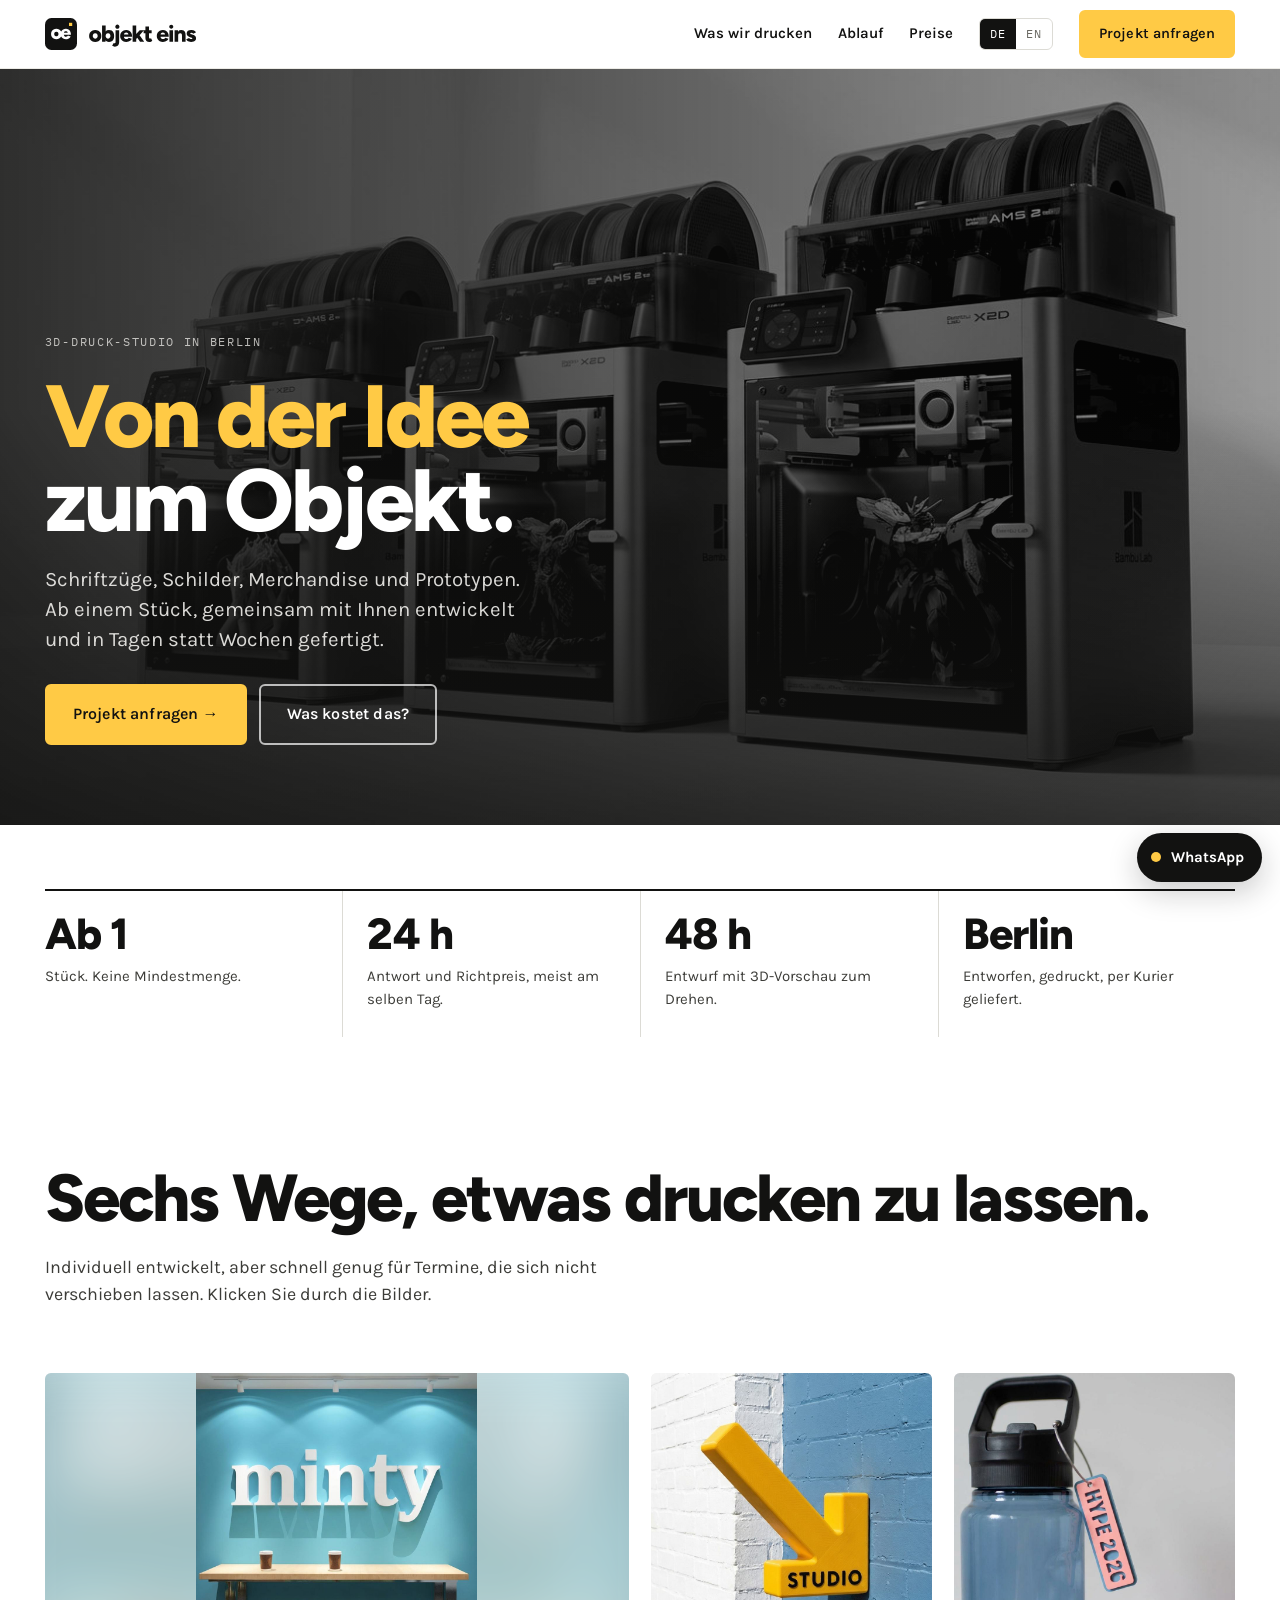
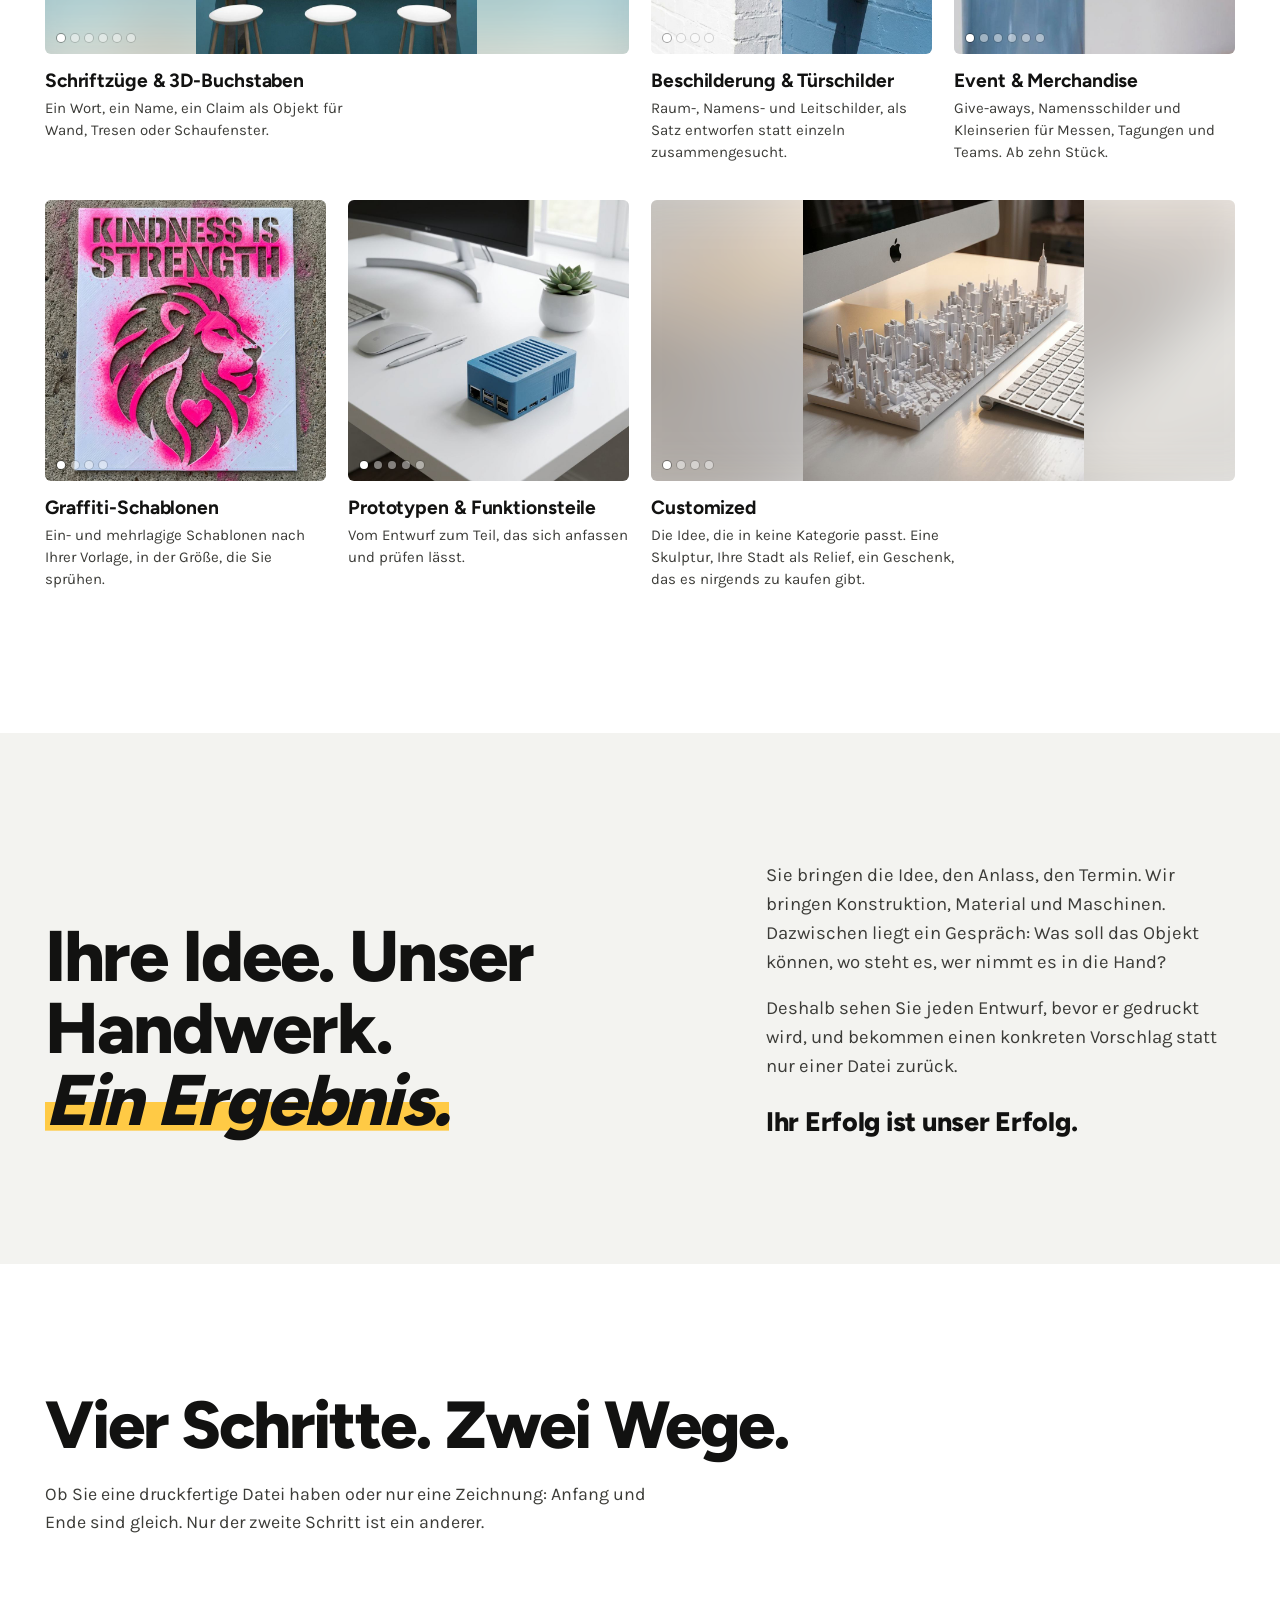
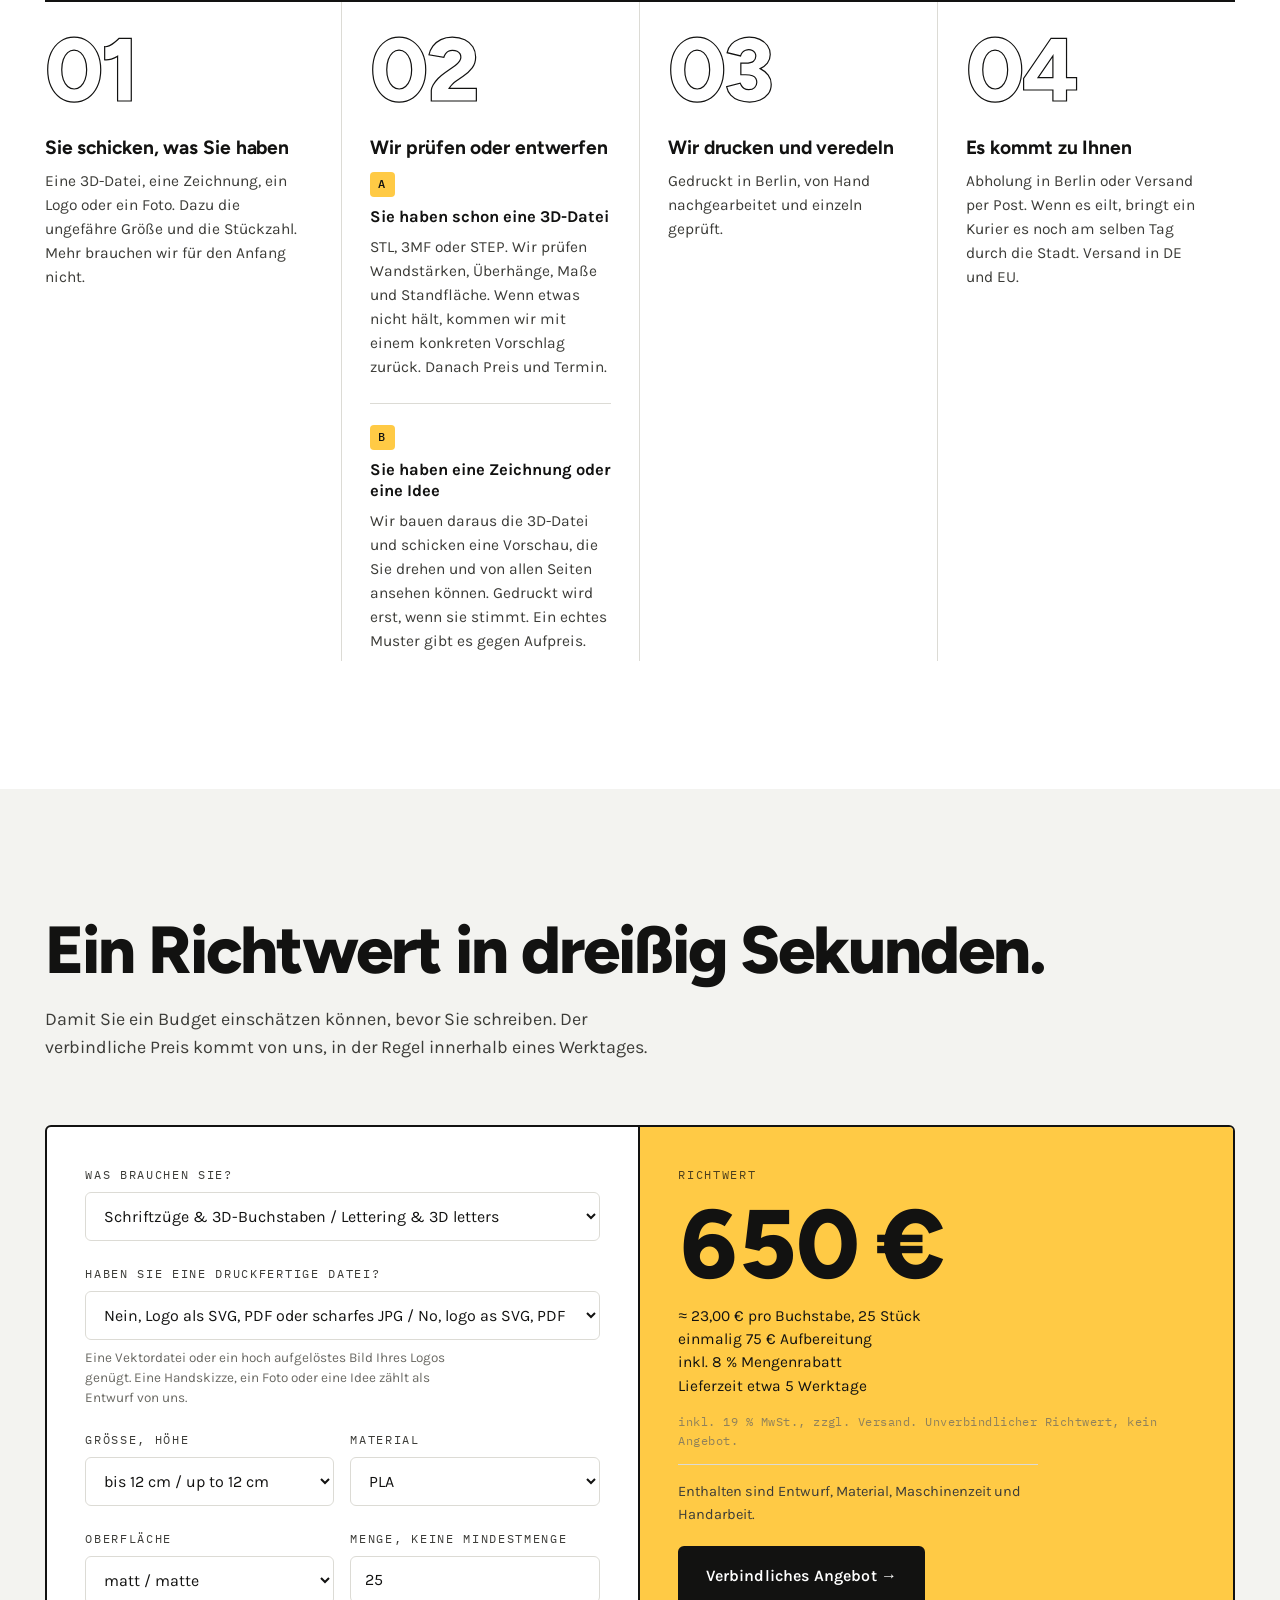
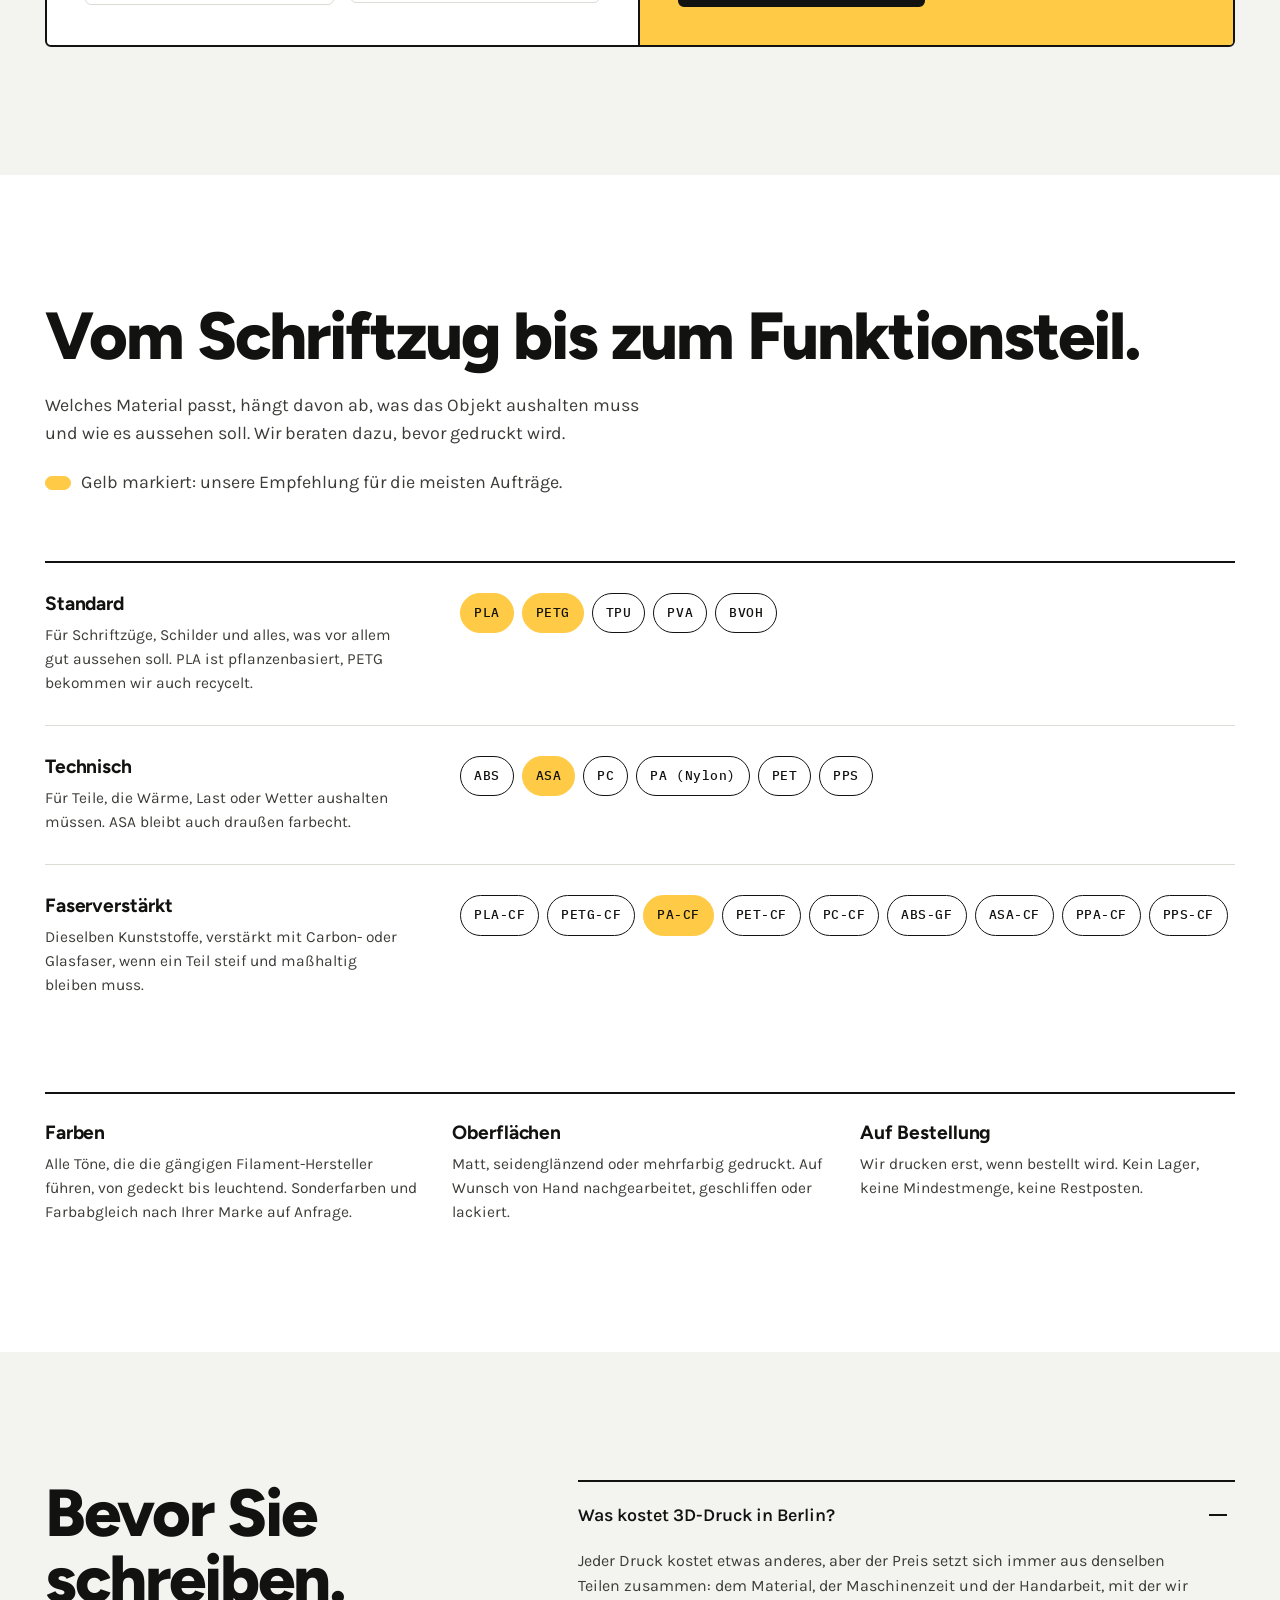
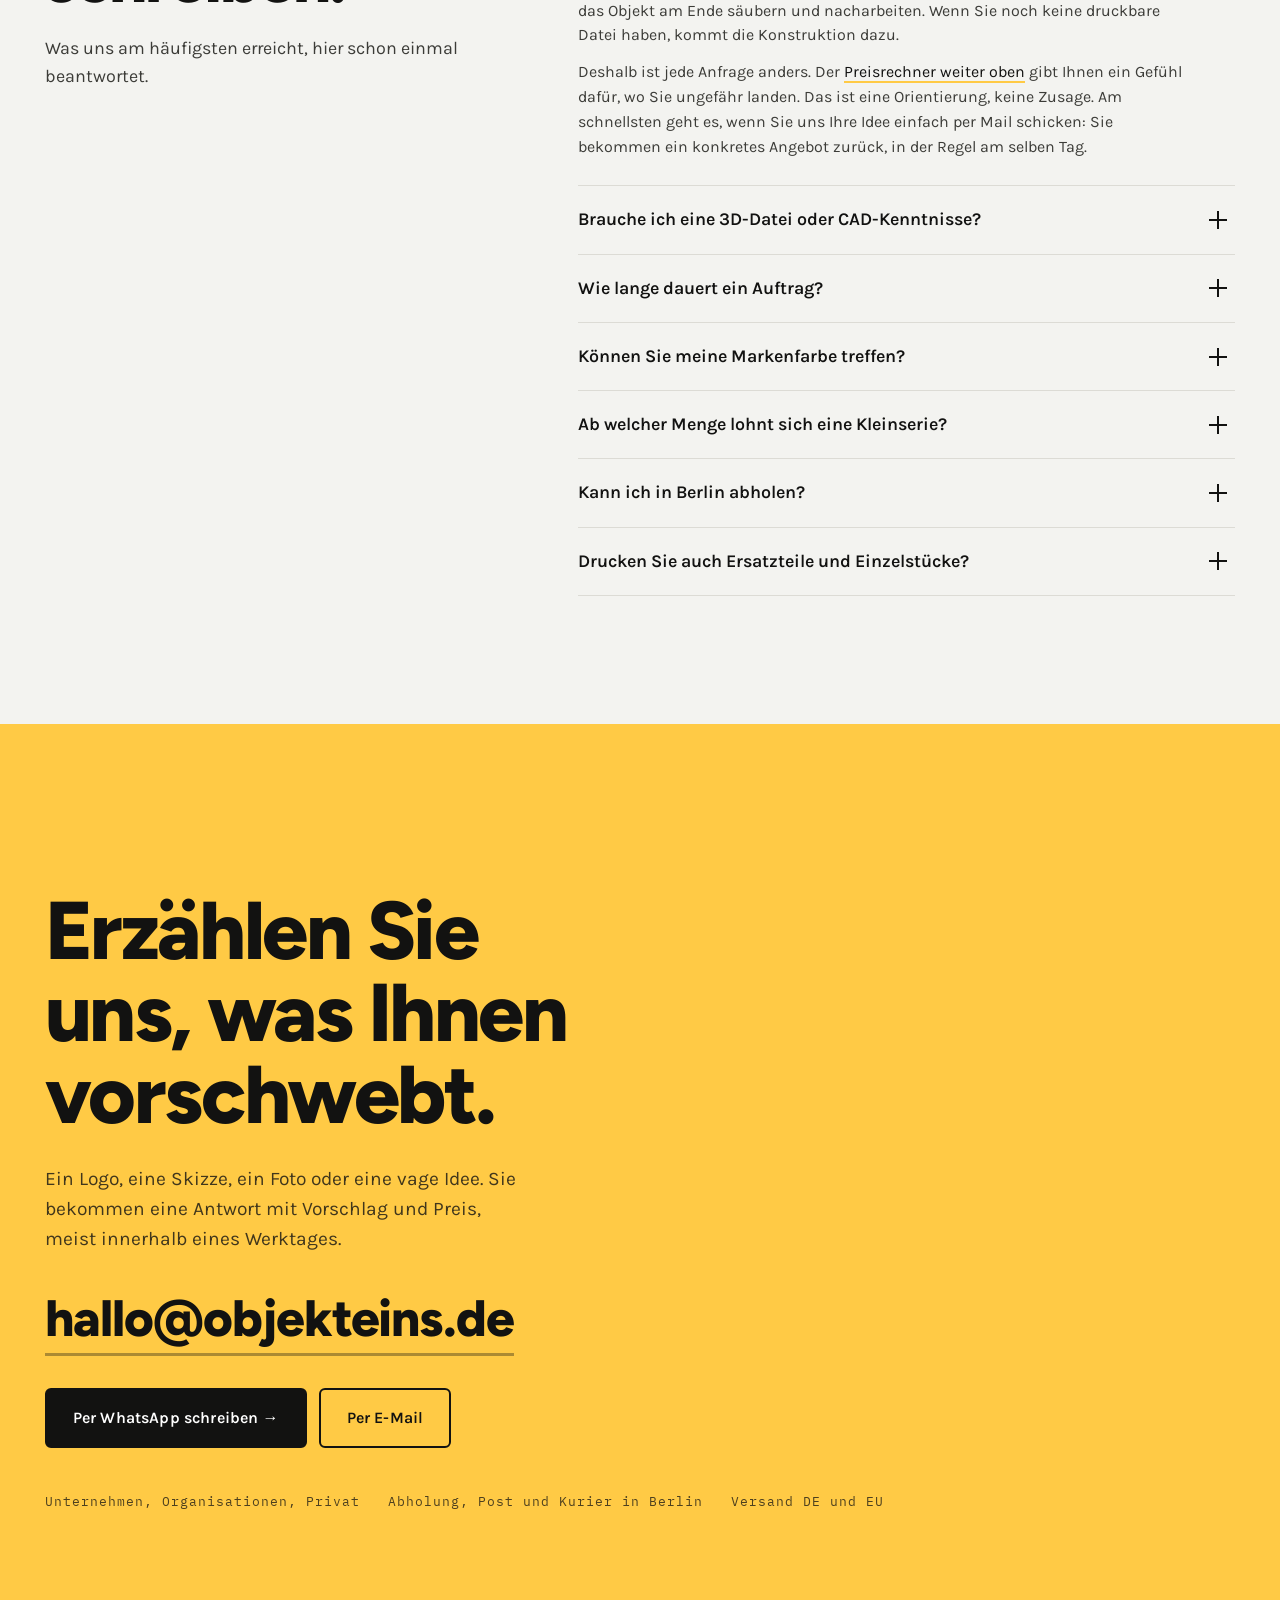
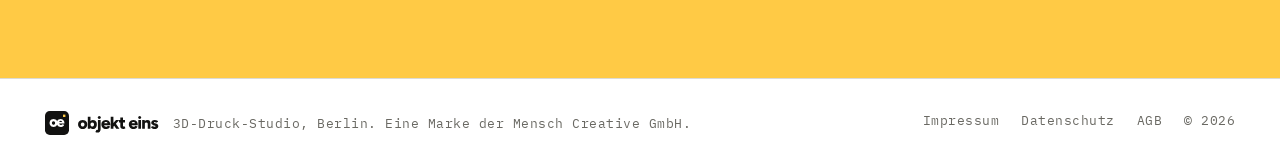
==== index.html @ e80d4c06 "Version 1 - Sep 21 2026" ====
<!doctype html>
<html lang="de">
<head>
<meta charset="utf-8">
<meta name="viewport" content="width=device-width,initial-scale=1,viewport-fit=cover">
<title>objekt eins, 3D-Druck-Studio Berlin</title>
<meta name="description" content="objekt eins, 3D-Druck-Studio in Berlin. Schriftzüge, Beschilderung, Graffiti-Schablonen, Event- und Merchandise-Objekte, Prototypen und Ersatzteile. Ab einem Stück, in Tagen statt Wochen.">
<link rel="canonical" href="https://objekteins.de/">
<link rel="icon" type="image/svg+xml" href="[data-uri]">
<meta property="og:title" content="objekt eins, 3D-Druck-Studio Berlin">
<meta property="og:description" content="objekt eins, 3D-Druck-Studio in Berlin. Schriftzüge, Beschilderung, Graffiti-Schablonen, Event- und Merchandise-Objekte, Prototypen und Ersatzteile. Ab einem Stück, in Tagen statt Wochen.">
<meta property="og:type" content="website">
<meta property="og:url" content="https://objekteins.de/">
<meta property="og:image" content="https://objekteins.de/img/hero.jpg">
<meta property="og:locale" content="de_DE">
</head>
<body>
<link rel="stylesheet" href="fonts/fonts.css">

<style>
:root{
  --paper:#FFFFFF;
  --panel:#F3F3F0;
  --ink:#121211;
  --ink-2:#3C3C38;
  --mute:#6A6963;
  --line:#DCDBD5;
  --hair:#ECEBE6;
  --accent:#FFCA45;
  --accent-deep:#F0B92A;
  --accent-ink:#121211;
  --blend:#FFFFFF;

  --disp:"Figtree","Helvetica Neue",Arial,sans-serif;
  --body:"Karla","Helvetica Neue",Arial,sans-serif;
  --r:6px;
  --mono:"IBM Plex Mono",ui-monospace,"SFMono-Regular",Consolas,monospace;

  --spine:1280px;
  --gut:clamp(20px,3.5vw,48px);
  --step:clamp(80px,10vw,150px);
}
@media (prefers-color-scheme: dark){
  :root:not([data-theme="light"]){
    --paper:#131312;
    --panel:#1C1C1A;
    --ink:#F1F0EC;
    --ink-2:#CFCEC7;
    --mute:#96958E;
    --line:#333330;
    --hair:#272725;
    --accent:#FFCA45;
    --accent-deep:#F0B92A;
    --accent-ink:#121211;
    --blend:#FFFFFF;
  }
}
:root[data-theme="dark"]{
  --paper:#131312;
  --panel:#1C1C1A;
  --ink:#F1F0EC;
  --ink-2:#CFCEC7;
  --mute:#96958E;
  --line:#333330;
  --hair:#272725;
  --accent:#FFCA45;
  --accent-deep:#F0B92A;
  --accent-ink:#121211;
  --blend:#FFFFFF;
}

*{margin:0;padding:0;box-sizing:border-box}
html{scroll-behavior:smooth}
body{
  background:var(--paper);
  color:var(--ink);
  font-family:var(--body);
  font-size:17px;
  line-height:1.55;
  -webkit-font-smoothing:antialiased;
  text-rendering:optimizeLegibility;
  overflow-x:hidden;
}
img,svg{display:block;max-width:100%}
a{color:inherit}
:focus-visible{outline:2px solid var(--ink);outline-offset:3px}

/* language: German is the default when no lang is set on the root */
:root:not([lang="en"]) [data-lang="en"]{display:none !important}
:root[lang="en"] [data-lang="de"]{display:none !important}

/* ---------- primitives ---------- */
.spine{max-width:var(--spine);margin:0 auto;padding:0 var(--gut)}

.label{
  font-family:var(--mono);
  font-size:12px;
  letter-spacing:.14em;
  text-transform:uppercase;
  color:var(--mute);
}

h1,h2,h3{font-family:var(--disp);font-weight:800;letter-spacing:-0.03em;line-height:1;text-wrap:balance}
h1{font-size:clamp(50px,6.9vw,108px);letter-spacing:-0.035em;line-height:.96}
h2{font-size:clamp(36px,5.2vw,76px)}
h3{font-size:clamp(19px,1.5vw,22px);font-weight:700;letter-spacing:-0.005em;line-height:1.15}

p{max-width:62ch}
.lead{font-size:clamp(18px,1.6vw,22px);color:var(--ink-2);line-height:1.45}

.btn{
  display:inline-flex;align-items:center;gap:10px;
  font-family:var(--body);
  font-size:16px;font-weight:600;letter-spacing:.01em;border-radius:var(--r);
  text-decoration:none;white-space:nowrap;
  padding:16px 26px;
  background:var(--accent);color:var(--accent-ink);border:2px solid var(--accent);
  transition:background .18s ease,color .18s ease,border-color .18s ease,transform .12s ease;
}
.btn:hover{background:var(--ink);border-color:var(--ink);color:var(--paper)}
.btn:active{transform:translateY(1px)}
.btn.quiet{background:transparent;color:var(--ink);border-color:var(--ink)}
.btn.quiet:hover{background:var(--ink);color:var(--paper)}
.btn.onblue{background:var(--paper);color:var(--ink);border-color:var(--paper)}
.btn.onblue:hover{background:var(--ink);color:var(--paper);border-color:var(--ink)}

section{padding:var(--step) 0}
.h2wrap{margin-bottom:clamp(36px,5vw,64px)}
.h2wrap p{margin-top:22px;font-size:clamp(17px,1.4vw,20px);color:var(--ink-2);max-width:56ch}

/* ---------- reveal ---------- */
.rv{opacity:0;transform:translateY(22px);transition:opacity .7s cubic-bezier(.16,1,.3,1),transform .7s cubic-bezier(.16,1,.3,1)}
.rv.in{opacity:1;transform:none}
@media (prefers-reduced-motion:reduce){
  html{scroll-behavior:auto}
  .rv{opacity:1;transform:none;transition:none}
  *{animation:none!important;transition:none!important}
}

/* ---------- header ---------- */
.top{
  position:sticky;top:0;z-index:60;
  background:color-mix(in srgb,var(--paper) 90%,transparent);
  backdrop-filter:blur(10px);-webkit-backdrop-filter:blur(10px);
  border-bottom:1px solid var(--hair);
}
.topbar{display:flex;align-items:center;gap:22px;height:68px}
.mark{display:block;height:32px;color:var(--ink);flex:none}
.mark svg{height:32px;width:auto;display:block}
.mark .lg-narrow{display:none}
.topnav{margin-left:auto;display:flex;align-items:center;gap:26px}
.topnav a.link{font-size:15px;font-weight:600;text-decoration:none;color:var(--ink)}
.topnav a.link:hover{text-decoration:underline;text-decoration-color:var(--accent);text-decoration-thickness:3px;text-underline-offset:6px}
.topnav .btn{padding:11px 18px;font-size:14.5px}
.langsw{display:flex;font-family:var(--mono);font-size:12px;letter-spacing:.08em;border:1px solid var(--line);border-radius:var(--r);overflow:hidden}
.langsw button{font:inherit;background:none;border:0;cursor:pointer;color:var(--mute);padding:6px 10px;letter-spacing:inherit}
.langsw button[aria-current="true"]{background:var(--ink);color:var(--paper)}
@media(max-width:960px){.topnav a.link{display:none}}
@media(max-width:460px){.mark .lg-wide{display:none}.mark .lg-narrow{display:block}.mark,.mark svg{height:34px}.topbar{gap:10px}.topnav{gap:10px}.topnav .btn{padding:10px 12px;font-size:13px}}

/* ---------- hero ---------- */
.hero{position:relative;padding:0;min-height:clamp(560px,84vh,880px);display:flex;align-items:flex-end;background:#161615;color:#F1F0EC;isolation:isolate}
.hero-photo{position:absolute;inset:0;z-index:0;overflow:hidden;background:#161615}
.hero-photo img{width:100%;height:100%;object-fit:cover;object-position:62% 50%;filter:brightness(.7) contrast(1.06);animation:heroIn 1.6s cubic-bezier(.16,1,.3,1) both}
.hero-photo::after{content:"";position:absolute;inset:0;background:
  linear-gradient(90deg,rgba(18,18,17,.82) 0%,rgba(18,18,17,.55) 42%,rgba(18,18,17,.12) 100%),
  linear-gradient(0deg,rgba(18,18,17,.75) 0%,rgba(18,18,17,0) 55%)}
.hero > .spine{width:100%}
.hero-copy{position:relative;z-index:1;width:100%;padding:clamp(64px,10vh,120px) 0 clamp(48px,7vw,80px);display:flex;flex-direction:column;gap:22px;animation:riseIn 1s .1s cubic-bezier(.16,1,.3,1) both}
.hero-copy .label{color:rgba(241,240,236,.75)}
.hero h1{color:var(--accent);max-width:11ch}
.hero h1 .two{display:block;color:#FFFFFF}
.hero .lead{color:rgba(241,240,236,.9);max-width:40ch}
.hero .actions{display:flex;gap:12px;flex-wrap:wrap;margin-top:8px}
.hero .btn.quiet{color:#FFFFFF;border-color:rgba(255,255,255,.7)}
.hero .btn.quiet:hover{background:#FFFFFF;color:#121211;border-color:#FFFFFF}
@keyframes heroIn{from{opacity:0;transform:scale(1.05)}to{opacity:1;transform:none}}
@keyframes riseIn{from{opacity:0;transform:translateY(28px)}to{opacity:1;transform:none}}
@media(max-width:900px){
  .hero{min-height:clamp(520px,78vh,760px)}
  .hero-photo img{object-position:60% 50%}
}

/* ---------- facts ---------- */
.facts{
  display:grid;grid-template-columns:repeat(4,1fr);
  border-top:2px solid var(--ink);
}
.facts div{padding:22px 24px 26px 0}
.facts div + div{border-left:1px solid var(--line);padding-left:24px}
.facts b{display:block;font-family:var(--disp);font-weight:800;font-size:clamp(30px,3.4vw,52px);letter-spacing:-0.02em;line-height:1;margin-bottom:8px}
.facts span{display:block;font-size:15px;color:var(--ink-2)}
@media(max-width:720px){
  .facts{grid-template-columns:1fr 1fr}
  .facts div{padding:18px 16px 20px 0}
  .facts div:nth-child(3){border-left:0;padding-left:0}
  .facts div:nth-child(n+3){border-top:1px solid var(--line)}
}

/* ---------- gallery ---------- */
#kategorien{padding-top:var(--step)}
.tiles{display:grid;grid-template-columns:repeat(4,1fr);gap:22px}
.tile{display:flex;flex-direction:column;min-width:0}
.tile.wide{grid-column:span 2}
.frame{position:relative;overflow:hidden;background:var(--panel);color:var(--ink);aspect-ratio:1/1;flex:none;border-radius:var(--r)}
.tile.wide .frame .slide img{object-fit:contain;position:relative;z-index:1}
.tile.wide .frame .slide img.bg{position:absolute;inset:0;z-index:0;object-fit:cover;filter:blur(28px) saturate(.85);transform:scale(1.25);opacity:.6}
.frame:hover .slide img.bg{transform:scale(1.25)}
.tile.wide .frame{aspect-ratio:auto;flex:1;min-height:0}
.frame .slide{position:absolute;inset:0;opacity:0;transition:opacity .35s ease}
.frame .slide[data-on="1"]{opacity:1}
.frame .slide img{width:100%;height:100%;object-fit:cover;transition:transform .6s cubic-bezier(.16,1,.3,1)}
.frame:hover .slide img{transform:scale(1.035)}
.dots{position:absolute;left:12px;bottom:12px;z-index:3;display:flex;gap:6px}
.dots button{width:8px;height:8px;padding:0;border:0;background:#fff;opacity:.45;cursor:pointer;border-radius:50%;box-shadow:0 0 0 1px rgba(0,0,0,.35);transition:opacity .15s}
.dots button[aria-current="true"]{opacity:1}
.arrow{
  position:absolute;top:50%;translate:0 -50%;z-index:3;
  width:40px;height:52px;border:0;cursor:pointer;
  background:color-mix(in srgb,var(--paper) 88%,transparent);
  color:var(--ink);font-size:22px;line-height:1;opacity:0;transition:opacity .15s ease;
}
.frame:hover .arrow,.arrow:focus-visible{opacity:1}
.arrow.prev{left:0}.arrow.next{right:0}
@media(hover:none){.arrow{display:none}}
.cap{padding:16px 0 0;height:124px}
.cap h3{margin-bottom:6px}
.cap p{font-size:15px;color:var(--ink-2);max-width:36ch;line-height:1.45}
@media(max-width:900px){
  .tiles{grid-template-columns:1fr 1fr;gap:18px}
  .cap{height:auto}
  .tile.wide .frame{aspect-ratio:2/1;flex:none}
}
@media(max-width:520px){
  .tiles{grid-template-columns:1fr}
  .tile.wide{grid-column:auto}
  .frame,.tile.wide .frame{aspect-ratio:4/3}
}

/* ---------- statement ---------- */
#partner{background:var(--panel)}
.state{display:grid;grid-template-columns:minmax(0,7fr) minmax(0,5fr);gap:clamp(32px,5vw,80px);align-items:end}
.state h2{font-size:clamp(36px,5.6vw,80px)}
.state h2 em{font-style:italic;color:inherit;background-image:linear-gradient(var(--accent),var(--accent));background-repeat:no-repeat;background-size:100% .4em;background-position:0 80%}
.state .txt p{font-size:clamp(17px,1.45vw,21px);color:var(--ink-2)}
.state .txt p + p{margin-top:18px}
.state .txt strong{display:block;margin-top:26px;font-family:var(--disp);font-weight:800;font-size:clamp(22px,2.1vw,30px);letter-spacing:-0.01em;line-height:1.1;color:var(--ink)}
@media(max-width:820px){.state{grid-template-columns:1fr;gap:28px;align-items:start}}

/* ---------- process ---------- */
.flow{display:grid;grid-template-columns:repeat(4,1fr);gap:0;border-top:2px solid var(--ink)}
.step{padding:28px 28px 8px 0;border-right:1px solid var(--line)}
.step:last-child{border-right:0}
.step + .step{padding-left:28px}
.step .num{
  font-family:var(--disp);font-weight:800;
  font-size:clamp(64px,7vw,108px);line-height:.9;letter-spacing:-0.02em;
  color:transparent;-webkit-text-stroke:1.2px var(--ink);margin-bottom:26px;
}
.step h3{margin-bottom:10px}
.step p{font-size:15.5px;color:var(--ink-2);max-width:40ch}
.step p + p{margin-top:10px}
.step .sub{margin-top:24px;padding-top:18px;border-top:1px solid var(--line)}
.step .sub small{display:inline-block;font-family:var(--mono);font-size:12px;letter-spacing:.1em;color:var(--ink);background:var(--accent);padding:3px 8px;border-radius:4px;margin-bottom:10px;font-weight:500}
.step .sub h4{font-family:var(--body);font-weight:700;font-size:16.5px;margin-bottom:8px;line-height:1.25}
@media(max-width:1000px){
  .flow{grid-template-columns:1fr 1fr}
  .step{padding:24px 24px 28px 0}
  .step:nth-child(2){border-right:0}
  .step:nth-child(3){padding-left:0;border-top:1px solid var(--line)}
  .step:nth-child(4){border-top:1px solid var(--line)}
}
@media(max-width:560px){
  .flow{grid-template-columns:1fr}
  .step{border-right:0;padding-left:0;border-top:1px solid var(--line)}
  .step:first-child{border-top:0}
}

/* ---------- price ---------- */
#preise{background:var(--panel)}
.calc{display:grid;grid-template-columns:minmax(0,1fr) minmax(0,1fr);border:2px solid var(--ink);background:var(--paper);border-radius:var(--r);overflow:hidden}
.calc-in{padding:clamp(24px,3vw,40px);display:grid;gap:22px;border-right:2px solid var(--ink)}
.calc-in .hint{margin-top:8px;font-size:13.5px;line-height:1.45;color:var(--mute);max-width:46ch}
.field label{display:block;margin-bottom:8px;color:var(--ink-2)}
.field select,.field input{
  width:100%;font-family:var(--body);font-size:16px;
  padding:13px 14px;border:1.5px solid var(--line);border-radius:var(--r);
  background:var(--paper);color:var(--ink);
}
.field select:focus,.field input:focus{border-color:var(--ink);outline:none}
.duo{display:grid;grid-template-columns:1fr 1fr;gap:16px}
@media(max-width:480px){.duo{grid-template-columns:1fr}}
.calc-out{padding:clamp(24px,3vw,40px);display:flex;flex-direction:column;justify-content:flex-end;gap:14px;background:var(--accent);color:#121211}
.calc-out .label,.calc-out .vat,.calc-out .unit,.calc-out .fine{color:#121211}
.calc-out .vat,.calc-out .label{opacity:.75}
.calc-out .fine{border-top-color:rgba(0,0,0,.25)}
.calc-out .btn{background:#121211;color:#FFFFFF;border-color:#121211}
.calc-out .btn:hover{background:#FFFFFF;color:#121211;border-color:#121211}
.calc-out .sum{
  font-family:var(--disp);font-weight:800;
  font-size:clamp(60px,7.6vw,120px);line-height:.95;letter-spacing:-0.03em;
  color:#121211;font-variant-numeric:tabular-nums;overflow-wrap:anywhere;
}
.calc-out .unit{font-size:15.5px;color:var(--ink);line-height:1.5}
.calc-out .unit span{display:block}
.calc-out .vat{font-family:var(--mono);font-size:12px;letter-spacing:.04em;color:var(--mute);line-height:1.6}
.calc-out .fine{padding-top:16px;border-top:1px solid var(--line);font-size:14.5px;color:var(--ink-2);max-width:40ch}
.calc-out .btn{align-self:flex-start;margin-top:6px}
@media(max-width:860px){
  .calc{grid-template-columns:1fr}
  .calc-in{border-right:0;border-bottom:2px solid var(--ink)}
}

/* ---------- material ---------- */
.matrows{border-top:2px solid var(--ink)}
.matrow{display:grid;grid-template-columns:minmax(0,4fr) minmax(0,8fr);gap:28px;padding:30px 0;border-bottom:1px solid var(--line)}
.matrow:last-child{border-bottom:0}
.matrow h3{margin-bottom:8px}
.matrow p{font-size:15.5px;color:var(--ink-2);max-width:40ch}
.pills{display:flex;flex-wrap:wrap;gap:8px;align-content:flex-start}
.pill{font-family:var(--mono);font-size:13px;font-weight:500;letter-spacing:.04em;padding:9px 13px;border:1.5px solid var(--ink);color:var(--ink);white-space:nowrap;border-radius:999px}
.pill.acc{background:var(--accent);border-color:var(--accent);color:var(--accent-ink)}
.legend{display:flex;align-items:center;gap:10px;margin-top:18px;font-size:14.5px;color:var(--ink-2)}
.legend .pill{width:26px;height:14px;padding:0;border-radius:999px}
.finish{display:grid;grid-template-columns:repeat(3,1fr);gap:32px;margin-top:clamp(40px,5vw,64px);padding-top:28px;border-top:2px solid var(--ink)}
.finish h3{margin-bottom:8px}
.finish p{font-size:15.5px;color:var(--ink-2)}
@media(max-width:820px){.matrow{grid-template-columns:1fr;gap:16px}.finish{grid-template-columns:1fr;gap:24px}}

/* ---------- faq ---------- */
#fragen{background:var(--panel)}
.faqgrid{display:grid;grid-template-columns:minmax(0,5fr) minmax(0,7fr);gap:clamp(32px,5vw,80px);align-items:start}
.faqgrid .h2wrap{position:sticky;top:96px;margin:0}
.faq{border-top:2px solid var(--ink)}
.faq details{border-bottom:1px solid var(--line)}
.faq summary{
  list-style:none;cursor:pointer;padding:22px 48px 22px 0;position:relative;
  font-family:var(--body);font-weight:600;font-size:clamp(17.5px,1.4vw,20px);letter-spacing:0;line-height:1.3;
}
.faq summary::-webkit-details-marker{display:none}
.faq summary::before,.faq summary::after{
  content:"";position:absolute;right:8px;top:50%;background:var(--ink);transition:transform .2s ease;
}
.faq summary::before{width:18px;height:2px;translate:0 -1px}
.faq summary::after{width:2px;height:18px;right:16px;translate:0 -9px}
.faq details[open] summary::after{transform:rotate(90deg)}
.faq summary:hover{text-decoration:underline;text-decoration-color:var(--accent);text-decoration-thickness:3px;text-underline-offset:5px}
.faq .answer{padding:0 0 26px;color:var(--ink-2);font-size:16px}
.faq .answer p + p{margin-top:12px}
.faq .answer a{color:var(--ink);text-decoration:none;border-bottom:2px solid var(--accent)}
.faq .answer a:hover{background:var(--accent)}
@media(max-width:860px){.faqgrid{grid-template-columns:1fr}.faqgrid .h2wrap{position:static;margin-bottom:8px}}

/* ---------- contact ---------- */
#kontakt{background:var(--accent);color:#121211;padding:clamp(96px,13vw,190px) 0}
#kontakt h2{color:#121211;font-size:clamp(40px,6.4vw,96px);margin-bottom:28px;max-width:14ch}
#kontakt p{color:rgba(18,18,17,.8);font-size:clamp(17px,1.5vw,21px);max-width:44ch;margin-bottom:40px}
#kontakt .mail{
  display:inline-block;font-family:var(--disp);font-weight:800;letter-spacing:-0.02em;
  font-size:clamp(24px,4vw,58px);line-height:1;color:#121211;
  text-decoration:none;border-bottom:3px solid rgba(18,18,17,.35);padding-bottom:8px;overflow-wrap:anywhere;
  transition:border-color .18s ease;
}
#kontakt .mail:hover{border-color:#121211}
#kontakt .fine{margin-top:44px;font-family:var(--mono);font-size:12.5px;letter-spacing:.08em;color:rgba(18,18,17,.75);display:flex;flex-wrap:wrap;gap:8px 28px}
#kontakt .fine span{display:inline-block}


/* ---------- whatsapp ---------- */
.wa-row{display:flex;gap:12px;flex-wrap:wrap;align-items:center;margin-top:32px}
.wa-row .btn{background:#121211;color:#FFFFFF;border-color:#121211}
.wa-row .btn:hover{background:#FFFFFF;color:#121211;border-color:#121211}
.wa-row .btn.quiet{background:transparent;color:#121211;border-color:#121211}
.wa-row .btn.quiet:hover{background:#121211;color:#FFFFFF}
.wa-float{
  position:fixed;right:max(18px,env(safe-area-inset-right));bottom:max(18px,env(safe-area-inset-bottom));z-index:70;
  display:inline-flex;align-items:center;gap:10px;
  font-family:var(--body);font-weight:700;font-size:15px;text-decoration:none;
  background:var(--ink);color:var(--paper);padding:13px 18px 13px 14px;border-radius:999px;
  box-shadow:0 10px 30px rgba(18,18,17,.22);
  transition:transform .15s ease,background .18s ease,color .18s ease;
}
.wa-float:hover{background:var(--accent);color:#121211;transform:translateY(-1px)}
.wa-float i{width:10px;height:10px;border-radius:50%;background:var(--accent);flex:none}
.wa-float:hover i{background:#121211}
@media print{.wa-float{display:none}}

/* ---------- footer ---------- */
footer{padding:32px 0;border-top:1px solid var(--line)}
.foot{display:flex;justify-content:space-between;gap:18px;flex-wrap:wrap;font-family:var(--mono);font-size:12.5px;letter-spacing:.04em;color:var(--mute)}
.foot a{text-decoration:none;margin-right:22px}
.footlogo{display:flex;align-items:center;gap:14px;flex-wrap:wrap}
.footlogo .mark{height:24px}
.footlogo .mark svg{height:24px}
.foot a:hover{color:var(--ink);text-decoration:underline;text-decoration-color:var(--accent);text-decoration-thickness:2px}
</style>

<script type="application/ld+json">
{
  "@context":"https://schema.org",
  "@type":"LocalBusiness",
  "name":"objekt eins",
  "alternateName":"objekt eins, 3D-Druck Studio Berlin",
  "legalName":"Mensch Creative GmbH",
  "parentOrganization":{"@type":"Organization","name":"Mensch Creative GmbH"},
  "description":"3D-Druck-Studio in Berlin für individuelle Schriftzüge und Beschilderung, Graffiti-Schablonen, Event- und Merchandise-Objekte, Kleinserien sowie Prototypen und Ersatzteile. Jedes Stück wird einzeln entworfen und in Berlin gefertigt.",
  "url":"https://objekteins.de/",
  "email":"hallo@objekteins.de",
  "priceRange":"€€",
  "address":{"@type":"PostalAddress","addressLocality":"Berlin","addressRegion":"Berlin","addressCountry":"DE"},
  "areaServed":["Berlin","Deutschland"],
  "knowsAbout":["3D-Druck Berlin","3D Druck Schriftzug","3D Buchstaben","Beschilderung","Türschilder","Graffiti-Schablonen","Schablonen 3D-Druck","Ersatzteile 3D-Druck","Logo Objekt","Messe Giveaways","Konferenz Giveaways","Kleinserie 3D-Druck","Prototyping Berlin","Carbonfaser 3D-Druck","ASA Aussenbereich","Nylon PA 3D-Druck","technische Filamente"],
  "makesOffer":[
    {"@type":"Offer","itemOffered":{"@type":"Service","name":"Schriftzüge und 3D-Buchstaben"}},
    {"@type":"Offer","itemOffered":{"@type":"Service","name":"Beschilderung und Türschilder"}},
    {"@type":"Offer","itemOffered":{"@type":"Service","name":"Event und Merchandise"}},
    {"@type":"Offer","itemOffered":{"@type":"Service","name":"Graffiti-Schablonen"}},
    {"@type":"Offer","itemOffered":{"@type":"Service","name":"Prototypen und Funktionsteile"}},
    {"@type":"Offer","itemOffered":{"@type":"Service","name":"Customized"}}
  ]
}
</script>
<script type="application/ld+json">
{
  "@context":"https://schema.org",
  "@type":"FAQPage",
  "mainEntity":[
    {"@type":"Question","name":"Was kostet 3D-Druck in Berlin?","acceptedAnswer":{"@type":"Answer","text":"Jeder Druck kostet etwas anderes, aber der Preis setzt sich immer aus denselben Teilen zusammen: dem Material, der Maschinenzeit und der Handarbeit für das Säubern und Nacharbeiten. Wenn noch keine druckbare Datei vorliegt, kommt die Konstruktion dazu. Deshalb ist jede Anfrage anders. Der Preisrechner auf dieser Seite gibt eine Orientierung, verbindlich wird es mit einem Angebot, das Sie in der Regel am selben Tag bekommen."}},
    {"@type":"Question","name":"Brauche ich eine 3D-Datei oder CAD-Kenntnisse?","acceptedAnswer":{"@type":"Answer","text":"Nein. Eine Skizze, ein Logo als PDF oder SVG, ein Foto oder eine Beschreibung reichen. Wer eine CAD-Datei hat, schickt sie am besten als STL, 3MF oder STEP. Die Konstruktion übernehmen wir."}},
    {"@type":"Question","name":"Wie lange dauert ein Auftrag?","acceptedAnswer":{"@type":"Answer","text":"Einzelstücke und kleine Aufträge meist drei bis fünf Werktage. Kleinserien ab etwa 50 Stück ebenfalls rund fünf Werktage. Für Termine wie Messen oder Konferenzen planen wir rückwärts ab Ihrem Datum. Für eilige Aufträge gibt es gegen Aufschlag eine Express-Option."}},
    {"@type":"Question","name":"Können Sie meine Markenfarbe treffen?","acceptedAnswer":{"@type":"Answer","text":"In den meisten Fällen ja. Wir arbeiten mit Filamenten, die sich sehr nah an gängige Marken- und Pantone-Töne bringen lassen. Vorab sagen wir Ihnen, welcher Ton am nächsten kommt und wie genau die Übereinstimmung wird, und schicken Fotos des Materials dazu. Wenn Fotos nicht reichen, können Sie vor der Serie ein Muster bestellen, das wir separat berechnen."}},
    {"@type":"Question","name":"Ab welcher Menge lohnt sich eine Kleinserie?","acceptedAnswer":{"@type":"Answer","text":"Ab etwa zehn Stück, weil sich der einmalige Entwurf dann auf mehrere Objekte verteilt. Für Workshops und Konferenzen sind 25 bis 200 Stück die häufigste Größe."}},
    {"@type":"Question","name":"Kann ich in Berlin abholen?","acceptedAnswer":{"@type":"Answer","text":"Ja. Abholung in Berlin ist möglich, sonst Versand per Post. Bei Eile bringt ein Kurier es innerhalb der Stadt am selben Tag. Versand innerhalb Deutschlands und der EU."}},
    {"@type":"Question","name":"Drucken Sie auch Ersatzteile und Einzelstücke?","acceptedAnswer":{"@type":"Answer","text":"Ja. Ein abgebrochener Griff, ein fehlender Halter, ein Teil, das es nicht mehr zu kaufen gibt. Ein Foto mit Maßangabe genügt für den Anfang."}}
  ]
}
</script>

<header class="top">
  <div class="spine topbar">
    <a class="mark" href="#top" aria-label="objekt eins, Startseite"><span class="lg-wide"><svg xmlns="http://www.w3.org/2000/svg" viewBox="0 0 4738 1000" aria-hidden="true"><rect width="1000" height="1000" rx="200" fill="currentColor"/><path d="M355.65 662.44Q306.68 662.44 269.48 641.67Q232.28 620.9 210.89 584.31Q189.5 547.74 189.5 500.0Q189.5 452.26 210.26 415.68Q231.04 379.1 268.55 358.33Q306.06 337.56 353.8 337.56Q402.78 337.56 440.28 358.33Q477.8 379.1 498.56 415.68Q519.33 452.26 519.33 500.0Q519.33 547.74 498.56 584.31Q477.8 620.9 440.6 641.67Q403.4 662.44 355.65 662.44ZM355.65 573.16Q374.26 573.16 388.83 563.85Q403.4 554.56 411.77 538.13Q420.14 521.7 420.14 500.0Q420.14 478.3 411.77 461.87Q403.4 445.44 388.52 436.14Q373.64 426.84 354.41 426.84Q335.2 426.84 320.32 436.14Q305.44 445.44 297.07 461.87Q288.7 478.3 288.7 500.0Q288.7 521.7 297.07 538.13Q305.44 554.56 320.63 563.85Q335.82 573.16 355.65 573.16Z M653.26 662.44Q604.9 662.44 567.7 641.67Q530.5 620.9 509.41 584.31Q488.34 547.74 488.34 500.0Q488.34 451.64 509.73 415.06Q531.12 378.48 568.31 358.02Q605.52 337.56 654.5 337.56Q698.52 337.56 733.86 358.64Q769.2 379.72 789.97 421.26Q810.74 462.8 810.74 524.8H588.78Q591.88 551.46 610.79 567.27Q629.69 583.08 655.74 583.08Q678.68 583.08 694.49 572.85Q710.3 562.62 716.5 547.12L802.06 576.26Q789.66 605.4 767.03 624.62Q744.4 643.84 715.26 653.14Q686.12 662.44 653.26 662.44ZM591.26 460.32H709.68Q707.19 441.72 697.89 430.87Q688.59 420.02 676.19 415.37Q663.8 410.72 651.4 410.72Q639.62 410.72 626.59 415.37Q613.57 420.02 603.97 430.87Q594.36 441.72 591.26 460.32Z" fill="var(--paper)"/><rect x="750" y="150" width="100" height="100" fill="var(--accent)"/><path d="M1570.96 748.64Q1514.08 748.64 1470.88 724.52Q1427.68 700.4 1402.84 657.92Q1378.0 615.44 1378.0 560.0Q1378.0 504.56 1402.12 462.08Q1426.24 419.6 1469.8 395.48Q1513.36 371.36 1568.8 371.36Q1625.68 371.36 1669.24 395.48Q1712.8 419.6 1736.92 462.08Q1761.04 504.56 1761.04 560.0Q1761.04 615.44 1736.92 657.92Q1712.8 700.4 1669.6 724.52Q1626.4 748.64 1570.96 748.64ZM1570.96 644.96Q1592.56 644.96 1609.48 634.16Q1626.4 623.36 1636.12 604.28Q1645.84 585.2 1645.84 560.0Q1645.84 534.8 1636.12 515.72Q1626.4 496.64 1609.12 485.84Q1591.84 475.04 1569.52 475.04Q1547.2 475.04 1529.92 485.84Q1512.63 496.64 1502.92 515.72Q1493.2 534.8 1493.2 560.0Q1493.2 585.2 1502.92 604.28Q1512.63 623.36 1530.28 634.16Q1547.92 644.96 1570.96 644.96Z M1997.91 748.64Q1963.36 748.64 1937.44 734.59Q1911.52 720.56 1894.23 693.92L1889.91 740.0H1783.36V236.0H1895.67V423.2Q1912.95 398.0 1938.52 384.68Q1964.08 371.36 1997.91 371.36Q2048.31 371.36 2085.04 394.04Q2121.75 416.72 2141.2 458.84Q2160.64 500.96 2160.64 560.0Q2160.64 618.32 2141.2 660.8Q2121.75 703.28 2085.04 725.96Q2048.31 748.64 1997.91 748.64ZM1969.12 644.96Q1990.71 644.96 2007.27 634.16Q2023.84 623.36 2033.92 604.28Q2044.0 585.2 2044.0 560.0Q2044.0 534.8 2034.63 515.72Q2025.27 496.64 2008.35 485.84Q1991.43 475.04 1969.84 475.04Q1948.23 475.04 1931.31 485.84Q1914.39 496.64 1905.04 516.07Q1895.67 535.52 1895.67 560.0Q1895.67 585.2 1905.04 604.28Q1914.39 623.36 1930.96 634.16Q1947.52 644.96 1969.12 644.96Z M2261.43 336.8Q2235.52 336.8 2216.08 317.36Q2196.64 297.92 2196.64 272.0Q2196.64 245.36 2216.08 225.92Q2235.52 206.48 2261.43 206.48Q2288.08 206.48 2307.51 225.92Q2326.95 245.36 2326.95 272.0Q2326.95 297.92 2307.51 317.36Q2288.08 336.8 2261.43 336.8ZM2181.52 894.8Q2134.72 894.8 2098.72 871.04L2144.79 778.16Q2153.43 783.2 2162.08 786.8Q2170.72 790.4 2177.91 790.4Q2205.27 790.4 2205.27 752.96V380.0H2317.6V760.88Q2317.6 824.24 2282.31 859.52Q2247.04 894.8 2181.52 894.8Z M2540.08 748.64Q2483.92 748.64 2440.72 724.52Q2397.52 700.4 2373.04 657.92Q2348.56 615.44 2348.56 560.0Q2348.56 503.84 2373.39 461.36Q2398.24 418.88 2441.43 395.12Q2484.64 371.36 2541.52 371.36Q2592.64 371.36 2633.68 395.84Q2674.72 420.32 2698.84 468.55Q2722.96 516.8 2722.96 588.8H2465.2Q2468.8 619.76 2490.76 638.12Q2512.72 656.48 2542.96 656.48Q2569.6 656.48 2587.96 644.6Q2606.31 632.72 2613.52 614.72L2712.88 648.56Q2698.48 682.4 2672.2 704.72Q2645.92 727.04 2612.08 737.83Q2578.24 748.64 2540.08 748.64ZM2468.08 513.92H2605.6Q2602.72 492.32 2591.92 479.72Q2581.12 467.12 2566.72 461.72Q2552.31 456.32 2537.92 456.32Q2524.24 456.32 2509.12 461.72Q2494.0 467.12 2482.84 479.72Q2471.68 492.32 2468.08 513.92Z M2738.07 740.0V236.0H2850.39V500.96L2959.12 380.0H3090.87L2954.79 535.52L3100.24 740.0H2969.91L2883.51 616.88L2850.39 653.6V740.0Z M3265.12 748.64Q3201.04 748.64 3169.72 718.04Q3138.4 687.44 3138.4 630.56V474.32H3082.24V380.0H3138.4V267.68H3250.72V380.0H3332.79V474.32H3250.72V602.48Q3250.72 624.08 3258.64 634.16Q3266.56 644.24 3283.12 644.24Q3289.6 644.24 3298.24 641.0Q3306.88 637.76 3314.08 632.72L3352.96 714.8Q3335.68 729.2 3311.56 738.92Q3287.44 748.64 3265.12 748.64Z M3684.88 748.64Q3628.72 748.64 3585.52 724.52Q3542.32 700.4 3517.84 657.92Q3493.36 615.44 3493.36 560.0Q3493.36 503.84 3518.2 461.36Q3543.04 418.88 3586.24 395.12Q3629.44 371.36 3686.32 371.36Q3737.44 371.36 3778.48 395.84Q3819.52 420.32 3843.64 468.55Q3867.76 516.8 3867.76 588.8H3610.0Q3613.60 619.76 3635.56 638.12Q3657.52 656.48 3687.76 656.48Q3714.4 656.48 3732.76 644.6Q3751.12 632.72 3758.32 614.72L3857.68 648.56Q3843.28 682.4 3817.0 704.72Q3790.72 727.04 3756.88 737.83Q3723.04 748.64 3684.88 748.64ZM3612.88 513.92H3750.4Q3747.52 492.32 3736.72 479.72Q3725.92 467.12 3711.52 461.72Q3697.12 456.32 3682.72 456.32Q3669.04 456.32 3653.92 461.72Q3638.8 467.12 3627.64 479.72Q3616.48 492.32 3612.88 513.92Z M3889.35 740.0V380.0H4001.68V740.0ZM3945.52 333.92Q3920.31 333.92 3901.24 314.84Q3882.16 295.76 3882.16 270.56Q3882.16 243.92 3901.24 225.56Q3920.31 207.20 3945.52 207.20Q3971.44 207.20 3990.16 225.56Q4008.87 243.92 4008.87 270.56Q4008.87 295.76 3990.16 314.84Q3971.44 333.92 3945.52 333.92Z M4049.2 740.0V380.0H4155.04L4159.36 426.08Q4177.36 400.16 4203.28 385.76Q4229.2 371.36 4261.6 371.36Q4304.8 371.36 4334.32 389.0Q4363.84 406.64 4378.6 442.64Q4393.36 478.64 4393.36 534.8V740.0H4281.04V555.68Q4281.04 526.88 4274.55 509.96Q4268.08 493.04 4256.2 485.12Q4244.32 477.2 4227.04 476.48Q4194.64 475.76 4178.08 494.12Q4161.52 512.48 4161.52 549.92V740.0Z M4564.71 748.64Q4529.44 748.64 4498.84 738.2Q4468.24 727.76 4445.92 708.68Q4423.59 689.6 4412.79 662.24L4504.95 623.36Q4514.32 642.08 4530.87 651.08Q4547.44 660.08 4564.71 660.08Q4582.71 660.08 4592.79 653.96Q4602.87 647.84 4602.87 637.04Q4602.87 625.52 4592.43 619.04Q4581.99 612.56 4562.55 607.52L4531.59 599.6Q4481.2 586.64 4454.2 556.76Q4427.2 526.88 4427.2 487.28Q4427.2 431.84 4465.36 401.6Q4503.51 371.36 4571.2 371.36Q4609.36 371.36 4638.51 381.44Q4667.67 391.52 4687.48 409.88Q4707.28 428.24 4715.91 452.72L4626.63 489.44Q4621.59 475.04 4606.11 467.48Q4590.63 459.92 4571.91 459.92Q4556.07 459.92 4547.43 466.76Q4538.79 473.6 4538.79 485.12Q4538.79 493.76 4549.24 499.88Q4559.67 506.0 4579.83 511.04L4617.99 520.4Q4651.83 529.04 4674.87 546.68Q4697.91 564.31 4709.43 587.72Q4720.95 611.12 4720.95 637.76Q4720.95 671.6 4701.16 696.44Q4681.36 721.28 4646.08 734.96Q4610.79 748.64 4564.71 748.64Z" fill="currentColor"/></svg></span><span class="lg-narrow"><svg xmlns="http://www.w3.org/2000/svg" viewBox="0 0 2757 1000" aria-hidden="true"><rect width="1000" height="1000" rx="200" fill="currentColor"/><path d="M355.65 662.44Q306.68 662.44 269.48 641.67Q232.28 620.9 210.89 584.31Q189.5 547.74 189.5 500.0Q189.5 452.26 210.26 415.68Q231.04 379.1 268.55 358.33Q306.06 337.56 353.8 337.56Q402.78 337.56 440.28 358.33Q477.8 379.1 498.56 415.68Q519.33 452.26 519.33 500.0Q519.33 547.74 498.56 584.31Q477.8 620.9 440.6 641.67Q403.4 662.44 355.65 662.44ZM355.65 573.16Q374.26 573.16 388.83 563.85Q403.4 554.56 411.77 538.13Q420.14 521.7 420.14 500.0Q420.14 478.3 411.77 461.87Q403.4 445.44 388.52 436.14Q373.64 426.84 354.41 426.84Q335.2 426.84 320.32 436.14Q305.44 445.44 297.07 461.87Q288.7 478.3 288.7 500.0Q288.7 521.7 297.07 538.13Q305.44 554.56 320.63 563.85Q335.82 573.16 355.65 573.16Z M653.26 662.44Q604.9 662.44 567.7 641.67Q530.5 620.9 509.41 584.31Q488.34 547.74 488.34 500.0Q488.34 451.64 509.73 415.06Q531.12 378.48 568.31 358.02Q605.52 337.56 654.5 337.56Q698.52 337.56 733.86 358.64Q769.2 379.72 789.97 421.26Q810.74 462.8 810.74 524.8H588.78Q591.88 551.46 610.79 567.27Q629.69 583.08 655.74 583.08Q678.68 583.08 694.49 572.85Q710.3 562.62 716.5 547.12L802.06 576.26Q789.66 605.4 767.03 624.62Q744.4 643.84 715.26 653.14Q686.12 662.44 653.26 662.44ZM591.26 460.32H709.68Q707.19 441.72 697.89 430.87Q688.59 420.02 676.19 415.37Q663.8 410.72 651.4 410.72Q639.62 410.72 626.59 415.37Q613.57 420.02 603.97 430.87Q594.36 441.72 591.26 460.32Z" fill="var(--paper)"/><rect x="750" y="150" width="100" height="100" fill="var(--accent)"/><path d="M1506.5 401.0Q1467.0 401.0 1437.0 384.25Q1407.0 367.5 1389.75 338.0Q1372.5 308.5 1372.5 270.0Q1372.5 231.5 1389.25 202.0Q1406.0 172.5 1436.25 155.75Q1466.5 139.0 1505.0 139.0Q1544.5 139.0 1574.75 155.75Q1605.0 172.5 1621.75 202.0Q1638.5 231.5 1638.5 270.0Q1638.5 308.5 1621.75 338.0Q1605.0 367.5 1575.0 384.25Q1545.0 401.0 1506.5 401.0ZM1506.5 329.0Q1521.5 329.0 1533.25 321.5Q1545.0 314.0 1551.75 300.75Q1558.5 287.5 1558.5 270.0Q1558.5 252.5 1551.75 239.25Q1545.0 226.0 1533.0 218.5Q1521.0 211.0 1505.5 211.0Q1490.0 211.0 1478.0 218.5Q1466.0 226.0 1459.25 239.25Q1452.5 252.5 1452.5 270.0Q1452.5 287.5 1459.25 300.75Q1466.0 314.0 1478.25 321.5Q1490.5 329.0 1506.5 329.0Z M1803.0 401.0Q1779.0 401.0 1761.0 391.25Q1743.0 381.5 1731.0 363.0L1728.0 395.0H1654.0V45.0H1732.0V175.0Q1744.0 157.5 1761.75 148.25Q1779.5 139.0 1803.0 139.0Q1838.0 139.0 1863.5 154.75Q1889.0 170.5 1902.5 199.75Q1916.0 229.0 1916.0 270.0Q1916.0 310.5 1902.5 340.0Q1889.0 369.5 1863.5 385.25Q1838.0 401.0 1803.0 401.0ZM1783.0 329.0Q1798.0 329.0 1809.5 321.5Q1821.0 314.0 1828.0 300.75Q1835.0 287.5 1835.0 270.0Q1835.0 252.5 1828.5 239.25Q1822.0 226.0 1810.25 218.5Q1798.5 211.0 1783.5 211.0Q1768.5 211.0 1756.75 218.5Q1745.0 226.0 1738.5 239.5Q1732.0 253.0 1732.0 270.0Q1732.0 287.5 1738.5 300.75Q1745.0 314.0 1756.5 321.5Q1768.0 329.0 1783.0 329.0Z M1986.0 115.0Q1968.0 115.0 1954.5 101.5Q1941.0 88.0 1941.0 70.0Q1941.0 51.5 1954.5 38.0Q1968.0 24.5 1986.0 24.5Q2004.5 24.5 2018.0 38.0Q2031.5 51.5 2031.5 70.0Q2031.5 88.0 2018.0 101.5Q2004.5 115.0 1986.0 115.0ZM1930.5 502.5Q1898.0 502.5 1873.0 486.0L1905.0 421.5Q1911.0 425.0 1917.0 427.5Q1923.0 430.0 1928.0 430.0Q1947.0 430.0 1947.0 404.0V145.0H2025.0V409.5Q2025.0 453.5 2000.5 478.0Q1976.0 502.5 1930.5 502.5Z M2179.5 401.0Q2140.5 401.0 2110.5 384.25Q2080.5 367.5 2063.5 338.0Q2046.5 308.5 2046.5 270.0Q2046.5 231.0 2063.75 201.5Q2081.0 172.0 2111.0 155.5Q2141.0 139.0 2180.5 139.0Q2216.0 139.0 2244.5 156.0Q2273.0 173.0 2289.75 206.5Q2306.5 240.0 2306.5 290.0H2127.5Q2130.0 311.5 2145.25 324.25Q2160.5 337.0 2181.5 337.0Q2200.0 337.0 2212.75 328.75Q2225.5 320.5 2230.5 308.0L2299.5 331.5Q2289.5 355.0 2271.25 370.5Q2253.0 386.0 2229.5 393.5Q2206.0 401.0 2179.5 401.0ZM2129.5 238.0H2225.0Q2223.0 223.0 2215.5 214.25Q2208.0 205.5 2198.0 201.75Q2188.0 198.0 2178.0 198.0Q2168.5 198.0 2158.0 201.75Q2147.5 205.5 2139.75 214.25Q2132.0 223.0 2129.5 238.0Z M2317.0 395.0V45.0H2395.0V229.0L2470.5 145.0H2562.0L2467.5 253.0L2568.5 395.0H2478.0L2418.0 309.5L2395.0 335.0V395.0Z M2683.0 401.0Q2638.5 401.0 2616.75 379.75Q2595.0 358.5 2595.0 319.0V210.5H2556.0V145.0H2595.0V67.0H2673.0V145.0H2730.0V210.5H2673.0V299.5Q2673.0 314.5 2678.5 321.5Q2684.0 328.5 2695.5 328.5Q2700.0 328.5 2706.0 326.25Q2712.0 324.0 2717.0 320.5L2744.0 377.5Q2732.0 387.5 2715.25 394.25Q2698.5 401.0 2683.0 401.0Z M1505.5 861.0Q1466.5 861.0 1436.5 844.25Q1406.5 827.5 1389.5 798.0Q1372.5 768.5 1372.5 730.0Q1372.5 691.0 1389.75 661.5Q1407.0 632.0 1437.0 615.5Q1467.0 599.0 1506.5 599.0Q1542.0 599.0 1570.5 616.0Q1599.0 633.0 1615.75 666.5Q1632.5 700.0 1632.5 750.0H1453.5Q1456.0 771.5 1471.25 784.25Q1486.5 797.0 1507.5 797.0Q1526.0 797.0 1538.75 788.75Q1551.5 780.5 1556.5 768.0L1625.5 791.5Q1615.5 815.0 1597.25 830.5Q1579.0 846.0 1555.5 853.5Q1532.0 861.0 1505.5 861.0ZM1455.5 698.0H1551.0Q1549.0 683.0 1541.5 674.25Q1534.0 665.5 1524.0 661.75Q1514.0 658.0 1504.0 658.0Q1494.5 658.0 1484.0 661.75Q1473.5 665.5 1465.75 674.25Q1458.0 683.0 1455.5 698.0Z M1647.5 855.0V605.0H1725.5V855.0ZM1686.5 573.0Q1669.0 573.0 1655.75 559.75Q1642.5 546.5 1642.5 529.0Q1642.5 510.5 1655.75 497.75Q1669.0 485.0 1686.5 485.0Q1704.5 485.0 1717.5 497.75Q1730.5 510.5 1730.5 529.0Q1730.5 546.5 1717.5 559.75Q1704.5 573.0 1686.5 573.0Z M1758.5 855.0V605.0H1832.0L1835.0 637.0Q1847.5 619.0 1865.5 609.0Q1883.5 599.0 1906.0 599.0Q1936.0 599.0 1956.5 611.25Q1977.0 623.5 1987.25 648.5Q1997.5 673.5 1997.5 712.5V855.0H1919.5V727.0Q1919.5 707.0 1915.0 695.25Q1910.5 683.5 1902.25 678.0Q1894.0 672.5 1882.0 672.0Q1859.5 671.5 1848.0 684.25Q1836.5 697.0 1836.5 723.0V855.0Z M2116.5 861.0Q2092.0 861.0 2070.75 853.75Q2049.5 846.5 2034.0 833.25Q2018.5 820.0 2011.0 801.0L2075.0 774.0Q2081.5 787.0 2093.0 793.25Q2104.5 799.5 2116.5 799.5Q2129.0 799.5 2136.0 795.25Q2143.0 791.0 2143.0 783.5Q2143.0 775.5 2135.75 771.0Q2128.5 766.5 2115.0 763.0L2093.5 757.5Q2058.5 748.5 2039.75 727.75Q2021.0 707.0 2021.0 679.5Q2021.0 641.0 2047.5 620.0Q2074.0 599.0 2121.0 599.0Q2147.5 599.0 2167.75 606.0Q2188.0 613.0 2201.75 625.75Q2215.5 638.5 2221.5 655.5L2159.5 681.0Q2156.0 671.0 2145.25 665.75Q2134.5 660.5 2121.5 660.5Q2110.5 660.5 2104.5 665.25Q2098.5 670.0 2098.5 678.0Q2098.5 684.0 2105.75 688.25Q2113.0 692.5 2127.0 696.0L2153.5 702.5Q2177.0 708.5 2193.0 720.75Q2209.0 733.0 2217.0 749.25Q2225.0 765.5 2225.0 784.0Q2225.0 807.5 2211.25 824.75Q2197.5 842.0 2173.0 851.5Q2148.5 861.0 2116.5 861.0Z" fill="currentColor"/></svg></span></a>
    <nav class="topnav">
      <a class="link" href="#kategorien"><span data-lang="de">Was wir drucken</span><span data-lang="en">What we print</span></a>
      <a class="link" href="#ablauf"><span data-lang="de">Ablauf</span><span data-lang="en">Process</span></a>
      <a class="link" href="#preise"><span data-lang="de">Preise</span><span data-lang="en">Prices</span></a>
      <div class="langsw" role="group" aria-label="Sprache / Language">
        <button type="button" id="btn-de" aria-current="true">DE</button>
        <button type="button" id="btn-en" aria-current="false">EN</button>
      </div>
      <a class="btn" href="#kontakt"><span data-lang="de">Projekt anfragen</span><span data-lang="en">Start a project</span></a>
    </nav>
  </div>
</header>

<main id="top">

<section class="hero">
  <div class="hero-photo">
    <img src="img/hero.jpg" alt="Drei 3D-Drucker nebeneinander in einem hellen Studio, in jedem Bauraum ein fertig gedrucktes Objekt" fetchpriority="high">
  </div>
  <div class="spine">
    <div class="hero-copy">
      <div class="label"><span data-lang="de">3D-Druck-Studio in Berlin</span><span data-lang="en">3D printing studio in Berlin</span></div>
      <h1>
        <span data-lang="de">Von der Idee<span class="two">zum Objekt.</span></span>
        <span data-lang="en">From idea<span class="two">to object.</span></span>
      </h1>
      <p class="lead">
        <span data-lang="de">Schriftzüge, Schilder, Merchandise und Prototypen. Ab einem Stück, gemeinsam mit Ihnen entwickelt und in Tagen statt Wochen gefertigt.</span>
        <span data-lang="en">Lettering, signage, merchandise and prototypes. From a single piece, developed with you and made in days rather than weeks.</span>
      </p>
      <div class="actions">
        <a class="btn" href="#kontakt"><span data-lang="de">Projekt anfragen &rarr;</span><span data-lang="en">Start a project &rarr;</span></a>
        <a class="btn quiet" href="#preise"><span data-lang="de">Was kostet das?</span><span data-lang="en">What does it cost?</span></a>
      </div>
    </div>
  </div>
</section>

<section style="padding-top:clamp(40px,5vw,64px)">
  <div class="spine">
    <div class="facts rv">
      <div>
        <b data-lang="de">Ab 1</b><b data-lang="en">From 1</b>
        <span data-lang="de">Stück. Keine Mindestmenge.</span><span data-lang="en">piece. No minimum order.</span>
      </div>
      <div>
        <b data-lang="de">24 h</b><b data-lang="en">24 h</b>
        <span data-lang="de">Antwort und Richtpreis, meist am selben Tag.</span><span data-lang="en">A reply and a ballpark price, usually the same day.</span>
      </div>
      <div>
        <b data-lang="de">48 h</b><b data-lang="en">48 h</b>
        <span data-lang="de">Entwurf mit 3D-Vorschau zum Drehen.</span><span data-lang="en">A design with a 3D preview you can rotate.</span>
      </div>
      <div>
        <b data-lang="de">Berlin</b><b data-lang="en">Berlin</b>
        <span data-lang="de">Entworfen, gedruckt, per Kurier geliefert.</span><span data-lang="en">Designed, printed and delivered by courier.</span>
      </div>
    </div>
  </div>
</section>

<section id="kategorien" style="padding-top:0">
  <div class="spine">
    <div class="h2wrap rv">
      <h2>
        <span data-lang="de">Sechs Wege, etwas drucken zu lassen.</span>
        <span data-lang="en">Six ways to have something made.</span>
      </h2>
      <p>
        <span data-lang="de">Individuell entwickelt, aber schnell genug für Termine, die sich nicht verschieben lassen. Klicken Sie durch die Bilder.</span>
        <span data-lang="en">Made to order, but fast enough for deadlines that will not move. Click through the pictures.</span>
      </p>
    </div>
    <div class="tiles rv" id="tiles"></div>
  </div>
</section>

<section id="partner">
  <div class="spine">
    <div class="state rv">
      <h2>
        <span data-lang="de">Ihre Idee. Unser Handwerk. <em>Ein Ergebnis.</em></span>
        <span data-lang="en">Your idea. Our craft. <em>One result.</em></span>
      </h2>
      <div class="txt">
        <p>
          <span data-lang="de">Sie bringen die Idee, den Anlass, den Termin. Wir bringen Konstruktion, Material und Maschinen. Dazwischen liegt ein Gespräch: Was soll das Objekt können, wo steht es, wer nimmt es in die Hand?</span>
          <span data-lang="en">You bring the idea, the occasion, the date. We bring design, material and machines. In between is a conversation: what does the object need to do, where will it sit, who will pick it up?</span>
        </p>
        <p>
          <span data-lang="de">Deshalb sehen Sie jeden Entwurf, bevor er gedruckt wird, und bekommen einen konkreten Vorschlag statt nur einer Datei zurück.</span>
          <span data-lang="en">That is why you see every design before it is printed, and get a concrete proposal back, not just a file.</span>
        </p>
        <strong>
          <span data-lang="de">Ihr Erfolg ist unser Erfolg.</span>
          <span data-lang="en">Your success is our success.</span>
        </strong>
      </div>
    </div>
  </div>
</section>

<section id="ablauf">
  <div class="spine">
    <div class="h2wrap rv">
      <h2>
        <span data-lang="de">Vier Schritte. Zwei Wege.</span>
        <span data-lang="en">Four steps. Two routes.</span>
      </h2>
      <p>
        <span data-lang="de">Ob Sie eine druckfertige Datei haben oder nur eine Zeichnung: Anfang und Ende sind gleich. Nur der zweite Schritt ist ein anderer.</span>
        <span data-lang="en">Whether you have a print-ready file or only a drawing, the start and the finish are the same. Only the second step changes.</span>
      </p>
    </div>

    <div class="flow rv">
      <div class="step">
        <div class="num">01</div>
        <h3><span data-lang="de">Sie schicken, was Sie haben</span><span data-lang="en">Send us what you have</span></h3>
        <p>
          <span data-lang="de">Eine 3D-Datei, eine Zeichnung, ein Logo oder ein Foto. Dazu die ungefähre Größe und die Stückzahl. Mehr brauchen wir für den Anfang nicht.</span>
          <span data-lang="en">A 3D file, a drawing, a logo or a photo, plus the rough size and how many you need. That is all it takes to start.</span>
        </p>
      </div>

      <div class="step">
        <div class="num">02</div>
        <h3><span data-lang="de">Wir prüfen oder entwerfen</span><span data-lang="en">We check it, or we design it</span></h3>
        <div class="sub" style="margin-top:0;padding-top:0;border-top:0">
          <small>A</small>
          <h4><span data-lang="de">Sie haben schon eine 3D-Datei</span><span data-lang="en">You already have a 3D file</span></h4>
          <p>
            <span data-lang="de">STL, 3MF oder STEP. Wir prüfen Wandstärken, Überhänge, Maße und Standfläche. Wenn etwas nicht hält, kommen wir mit einem konkreten Vorschlag zurück. Danach Preis und Termin.</span>
            <span data-lang="en">STL, 3MF or STEP. We check wall thickness, overhangs, dimensions and footprint. If something will not hold up, we come back with a concrete suggestion. Then you get a price and a date.</span>
          </p>
        </div>
        <div class="sub">
          <small>B</small>
          <h4><span data-lang="de">Sie haben eine Zeichnung oder eine Idee</span><span data-lang="en">You have a drawing or an idea</span></h4>
          <p>
            <span data-lang="de">Wir bauen daraus die 3D-Datei und schicken eine Vorschau, die Sie drehen und von allen Seiten ansehen können. Gedruckt wird erst, wenn sie stimmt. Ein echtes Muster gibt es gegen Aufpreis.</span>
            <span data-lang="en">We build the 3D file from it and send a preview you can turn and look at from every side. Nothing is printed until it is right. A physical sample is available for an extra charge.</span>
          </p>
        </div>
      </div>

      <div class="step">
        <div class="num">03</div>
        <h3><span data-lang="de">Wir drucken und veredeln</span><span data-lang="en">We print and finish</span></h3>
        <p>
          <span data-lang="de">Gedruckt in Berlin, von Hand nachgearbeitet und einzeln geprüft.</span>
          <span data-lang="en">Printed in Berlin, finished by hand and checked one by one.</span>
        </p>
      </div>

      <div class="step">
        <div class="num">04</div>
        <h3><span data-lang="de">Es kommt zu Ihnen</span><span data-lang="en">It comes to you</span></h3>
        <p>
          <span data-lang="de">Abholung in Berlin oder Versand per Post. Wenn es eilt, bringt ein Kurier es noch am selben Tag durch die Stadt. Versand in DE und EU.</span>
          <span data-lang="en">Collect in Berlin or have it posted. If it is urgent, a courier can get it across the city the same day. We ship throughout Germany and the EU.</span>
        </p>
      </div>
    </div>
  </div>
</section>

<section id="preise">
  <div class="spine">
    <div class="h2wrap rv">
      <h2>
        <span data-lang="de">Ein Richtwert in dreißig Sekunden.</span>
        <span data-lang="en">A ballpark figure in thirty seconds.</span>
      </h2>
      <p>
        <span data-lang="de">Damit Sie ein Budget einschätzen können, bevor Sie schreiben. Der verbindliche Preis kommt von uns, in der Regel innerhalb eines Werktages.</span>
        <span data-lang="en">So you can gauge a budget before you get in touch. The firm price comes from us, usually within one working day.</span>
      </p>
    </div>

    <div class="calc rv">
      <div class="calc-in">
        <div class="field">
          <label class="label" for="c-what"><span data-lang="de">Was brauchen Sie?</span><span data-lang="en">What do you need?</span></label>
          <select id="c-what">
            <option value="25" data-per="letter">Schriftz&uuml;ge &amp; 3D-Buchstaben / Lettering &amp; 3D letters</option>
            <option value="24" data-per="piece">Beschilderung &amp; T&uuml;rschilder / Signage &amp; door signs</option>
            <option value="14" data-per="piece">Event &amp; Merchandise / Event &amp; merchandise</option>
            <option value="22" data-per="piece" data-bigcut="0.25">Graffiti-Schablonen / Graffiti stencils</option>
            <option value="35" data-per="part">Prototypen &amp; Funktionsteile / Prototypes &amp; working parts</option>
            <option value="0" data-per="piece" data-quote="1">Customized / Something of your own</option>
          </select>
        </div>
        <div class="field">
          <label class="label" for="c-file"><span data-lang="de">Haben Sie eine druckfertige Datei?</span><span data-lang="en">Do you have a print-ready file?</span></label>
          <select id="c-file">
            <option value="30" data-lbl-de="Datenpr&uuml;fung" data-lbl-en="file check">Ja, druckfertig: STL, 3MF, STEP / Yes, print-ready file</option>
            <option value="75" selected data-lbl-de="Aufbereitung" data-lbl-en="file prep">Nein, Logo als SVG, PDF oder scharfes JPG / No, logo as SVG, PDF or sharp JPG</option>
            <option value="145" data-lbl-de="Entwurf" data-lbl-en="design">Nein, Entwurf von uns / No, we design it</option>
          </select>
          <p class="hint">
            <span data-lang="de">Eine Vektordatei oder ein hoch aufgel&ouml;stes Bild Ihres Logos gen&uuml;gt. Eine Handskizze, ein Foto oder eine Idee z&auml;hlt als Entwurf von uns.</span>
            <span data-lang="en">A vector file or a high-resolution image of your logo is enough. A hand sketch, a photo or an idea counts as design from scratch.</span>
          </p>
        </div>
        <div class="duo">
          <div class="field">
            <label class="label" for="c-size"><span data-lang="de">Gr&ouml;&szlig;e, H&ouml;he</span><span data-lang="en">Size, height</span></label>
            <select id="c-size">
              <option value="0.6">bis 6 cm / up to 6 cm</option>
              <option value="1" selected>bis 12 cm / up to 12 cm</option>
              <option value="2.4">bis 25 cm / up to 25 cm</option>
              <option value="4.6">bis 50 cm / up to 50 cm</option>
              <option value="7.5">&uuml;ber 50 cm / over 50 cm</option>
            </select>
          </div>
          <div class="field">
            <label class="label" for="c-mat"><span data-lang="de">Material</span><span data-lang="en">Material</span></label>
            <select id="c-mat">
              <option value="1">PLA</option>
              <option value="1.15">PETG, robuster / PETG, tougher</option>
            </select>
          </div>
        </div>
        <div class="duo">
          <div class="field">
            <label class="label" for="c-fin"><span data-lang="de">Oberfl&auml;che</span><span data-lang="en">Finish</span></label>
            <select id="c-fin">
              <option value="1">matt / matte</option>
              <option value="1.05">seidengl&auml;nzend / silk</option>
              <option value="1.3">mehrfarbig / multi-colour</option>
            </select>
          </div>
          <div class="field">
            <label class="label" for="c-qty"><span data-lang="de">Menge, keine Mindestmenge</span><span data-lang="en">Quantity, no minimum</span></label>
            <input id="c-qty" type="number" min="1" max="5000" step="1" value="25">
          </div>
        </div>
      </div>

      <div class="calc-out">
        <div class="label"><span data-lang="de">Richtwert</span><span data-lang="en">Estimate</span></div>
        <div class="sum" id="c-sum"></div>
        <div class="unit" id="c-unit"></div>
        <div class="vat" id="c-vat"></div>
        <div class="fine">
          <span data-lang="de">Enthalten sind Entwurf, Material, Maschinenzeit und Handarbeit.</span>
          <span data-lang="en">This covers design, material, machine time and hand finishing.</span>
        </div>
        <a class="btn" href="#kontakt"><span data-lang="de">Verbindliches Angebot &rarr;</span><span data-lang="en">Get a firm quote &rarr;</span></a>
      </div>
    </div>
  </div>
</section>

<section id="material">
  <div class="spine">
    <div class="h2wrap rv">
      <h2>
        <span data-lang="de">Vom Schriftzug bis zum Funktionsteil.</span>
        <span data-lang="en">From lettering to working parts.</span>
      </h2>
      <p>
        <span data-lang="de">Welches Material passt, hängt davon ab, was das Objekt aushalten muss und wie es aussehen soll. Wir beraten dazu, bevor gedruckt wird.</span>
        <span data-lang="en">The right material depends on what the object has to withstand and how it should look. We advise you before anything is printed.</span>
      </p>
      <p class="legend"><span class="pill acc" aria-hidden="true"></span><span data-lang="de">Gelb markiert: unsere Empfehlung für die meisten Aufträge.</span><span data-lang="en">Marked yellow: our recommendation for most jobs.</span></p>
    </div>

    <div class="matrows rv">
      <div class="matrow">
        <div>
          <h3><span data-lang="de">Standard</span><span data-lang="en">Standard</span></h3>
          <p>
            <span data-lang="de">Für Schriftzüge, Schilder und alles, was vor allem gut aussehen soll. PLA ist pflanzenbasiert, PETG bekommen wir auch recycelt.</span>
            <span data-lang="en">For lettering, signage and anything that mainly has to look good. PLA is plant-based, and PETG is available in recycled form.</span>
          </p>
        </div>
        <div class="pills">
          <span class="pill acc">PLA</span><span class="pill acc">PETG</span><span class="pill">TPU</span><span class="pill">PVA</span><span class="pill">BVOH</span>
        </div>
      </div>
      <div class="matrow">
        <div>
          <h3><span data-lang="de">Technisch</span><span data-lang="en">Engineering</span></h3>
          <p>
            <span data-lang="de">Für Teile, die Wärme, Last oder Wetter aushalten müssen. ASA bleibt auch draußen farbecht.</span>
            <span data-lang="en">For parts that have to cope with heat, load or weather. ASA holds its colour outdoors.</span>
          </p>
        </div>
        <div class="pills">
          <span class="pill">ABS</span><span class="pill acc">ASA</span><span class="pill">PC</span><span class="pill">PA (Nylon)</span><span class="pill">PET</span><span class="pill">PPS</span>
        </div>
      </div>
      <div class="matrow">
        <div>
          <h3><span data-lang="de">Faserverstärkt</span><span data-lang="en">Fibre-reinforced</span></h3>
          <p>
            <span data-lang="de">Dieselben Kunststoffe, verstärkt mit Carbon- oder Glasfaser, wenn ein Teil steif und maßhaltig bleiben muss.</span>
            <span data-lang="en">The same plastics reinforced with carbon or glass fibre, for parts that have to stay stiff and dimensionally stable.</span>
          </p>
        </div>
        <div class="pills">
          <span class="pill">PLA-CF</span><span class="pill">PETG-CF</span><span class="pill acc">PA-CF</span><span class="pill">PET-CF</span><span class="pill">PC-CF</span><span class="pill">ABS-GF</span><span class="pill">ASA-CF</span><span class="pill">PPA-CF</span><span class="pill">PPS-CF</span>
        </div>
      </div>
    </div>

    <div class="finish rv">
      <div>
        <h3><span data-lang="de">Farben</span><span data-lang="en">Colours</span></h3>
        <p>
          <span data-lang="de">Alle Töne, die die gängigen Filament-Hersteller führen, von gedeckt bis leuchtend. Sonderfarben und Farbabgleich nach Ihrer Marke auf Anfrage.</span>
          <span data-lang="en">Every shade the major filament makers offer, from muted to bright. Special colours and brand matching on request.</span>
        </p>
      </div>
      <div>
        <h3><span data-lang="de">Oberflächen</span><span data-lang="en">Finishes</span></h3>
        <p>
          <span data-lang="de">Matt, seidenglänzend oder mehrfarbig gedruckt. Auf Wunsch von Hand nachgearbeitet, geschliffen oder lackiert.</span>
          <span data-lang="en">Matte, silk or multi-colour. Hand-finished, sanded or painted on request.</span>
        </p>
      </div>
      <div>
        <h3><span data-lang="de">Auf Bestellung</span><span data-lang="en">Made to order</span></h3>
        <p>
          <span data-lang="de">Wir drucken erst, wenn bestellt wird. Kein Lager, keine Mindestmenge, keine Restposten.</span>
          <span data-lang="en">Nothing is printed before it is ordered. No warehouse, no minimum quantity, no leftover stock.</span>
        </p>
      </div>
    </div>
  </div>
</section>

<section id="fragen">
  <div class="spine">
    <div class="faqgrid">
      <div class="h2wrap rv">
        <h2><span data-lang="de">Bevor Sie schreiben.</span><span data-lang="en">Before you get in touch.</span></h2>
        <p>
          <span data-lang="de">Was uns am häufigsten erreicht, hier schon einmal beantwortet.</span>
          <span data-lang="en">The questions we hear most often, answered here.</span>
        </p>
      </div>
      <div class="faq rv">
        <details open>
          <summary><span data-lang="de">Was kostet 3D-Druck in Berlin?</span><span data-lang="en">What does 3D printing in Berlin cost?</span></summary>
          <div class="answer">
            <p><span data-lang="de">Jeder Druck kostet etwas anderes, aber der Preis setzt sich immer aus denselben Teilen zusammen: dem Material, der Maschinenzeit und der Handarbeit, mit der wir das Objekt am Ende säubern und nacharbeiten. Wenn Sie noch keine druckbare Datei haben, kommt die Konstruktion dazu.</span><span data-lang="en">Every print is priced differently, but the price is always made up of the same parts: material, machine time, and the hand work of cleaning and finishing the object. If you do not have a printable file yet, the design work is added on top.</span></p>
            <p><span data-lang="de">Deshalb ist jede Anfrage anders. Der <a href="#preise">Preisrechner weiter oben</a> gibt Ihnen ein Gefühl dafür, wo Sie ungefähr landen. Das ist eine Orientierung, keine Zusage. Am schnellsten geht es, wenn Sie uns Ihre Idee einfach per Mail schicken: Sie bekommen ein konkretes Angebot zurück, in der Regel am selben Tag.</span><span data-lang="en">That is why every enquiry is different. The <a href="#preise">price calculator above</a> gives you a feel for roughly where you will land. Treat it as a guide, not a commitment. The fastest route is to email us your idea: you will get a firm quote back, usually the same day.</span></p>
          </div>
        </details>
        <details>
          <summary><span data-lang="de">Brauche ich eine 3D-Datei oder CAD-Kenntnisse?</span><span data-lang="en">Do I need a 3D file or CAD skills?</span></summary>
          <div class="answer">
            <p><span data-lang="de">Nein. Eine Skizze, ein Logo als PDF oder SVG, ein Foto oder eine Beschreibung reichen völlig. Wer eine CAD-Datei hat, schickt sie am besten als STL, 3MF oder STEP. Die Konstruktion ist Teil unserer Arbeit, nicht Ihre Vorleistung.</span><span data-lang="en">No. A sketch, a logo as PDF or SVG, a photo or a description is plenty. If you do have a CAD file, STL, 3MF or STEP are ideal. The design work is part of what we do, not something you have to bring.</span></p>
          </div>
        </details>
        <details>
          <summary><span data-lang="de">Wie lange dauert ein Auftrag?</span><span data-lang="en">How long does an order take?</span></summary>
          <div class="answer">
            <p><span data-lang="de">Einzelstücke und kleine Aufträge meist drei bis fünf Werktage. Kleinserien ab etwa fünfzig Stück ebenfalls rund fünf Werktage. Für Messen, Tagungen und Team-Events planen wir rückwärts ab Ihrem Datum, damit die Kiste rechtzeitig steht.</span><span data-lang="en">One-offs and small orders usually take three to five working days. Short runs from around fifty pieces also take about five working days. For trade fairs, conferences and team events we plan backwards from your date so the box is ready on time.</span></p>
            <p><span data-lang="de">Wird es knapper, geht Express. Gegen einen Aufschlag schieben wir Ihren Auftrag in der Produktion nach vorne. Sagen Sie uns einfach Ihren Termin, dann sagen wir Ihnen, was machbar ist und was es kostet.</span><span data-lang="en">If your deadline is tighter than that, express is an option. For a surcharge we move your job to the front of the queue. Tell us the date and we will tell you what is possible and what it costs.</span></p>
          </div>
        </details>
        <details>
          <summary><span data-lang="de">Können Sie meine Markenfarbe treffen?</span><span data-lang="en">Can you match my brand colour?</span></summary>
          <div class="answer">
            <p><span data-lang="de">In den meisten Fällen ja. Wir arbeiten mit Filamenten, die sich sehr nah an gängige Marken- und Pantone-Töne bringen lassen. Vorab sagen wir Ihnen, welcher Ton am nächsten kommt und wie genau die Übereinstimmung wird, und schicken Ihnen Fotos des Materials dazu. Bei sehr speziellen Sonderfarben sagen wir vorher, wie nah wir kommen.</span><span data-lang="en">In most cases, yes. We work with filaments that come very close to common brand and Pantone colours. Before we print, we tell you which shade is closest and how exact the match will be, and send you photos of the material. For unusual colours we say upfront how close we can get.</span></p>
            <p><span data-lang="de">Wenn Fotos nicht reichen, können Sie vor der Serie ein Muster bestellen. Das berechnen wir separat, dafür halten Sie das Teil in der Hand, bevor die ganze Menge produziert wird.</span><span data-lang="en">If photos are not enough, you can order a sample before the run. That is charged separately, but it means you hold the piece in your hand before the full run goes into production.</span></p>
          </div>
        </details>
        <details>
          <summary><span data-lang="de">Ab welcher Menge lohnt sich eine Kleinserie?</span><span data-lang="en">What quantity makes a short run worthwhile?</span></summary>
          <div class="answer">
            <p><span data-lang="de">Ab etwa zehn Stück, weil sich der einmalige Entwurf dann auf mehrere Objekte verteilt. Für Workshops und Konferenzen sind fünfundzwanzig bis zweihundert Stück die häufigste Größe.</span><span data-lang="en">From around ten pieces, because the one-off design cost is then spread across several objects. For workshops and conferences, twenty-five to two hundred pieces is the most common run.</span></p>
          </div>
        </details>
        <details>
          <summary><span data-lang="de">Kann ich in Berlin abholen?</span><span data-lang="en">Can I collect in Berlin?</span></summary>
          <div class="answer">
            <p><span data-lang="de">Ja. Abholung in Berlin ist möglich, sonst geht es normal per Post. Wenn es eilt, bringt innerhalb der Stadt ein Kurier es noch am selben Tag. Versand innerhalb Deutschlands und der EU.</span><span data-lang="en">Yes. You can collect in Berlin; otherwise it goes by post. If it is urgent, a courier can get it across the city the same day. We ship throughout Germany and the EU.</span></p>
          </div>
        </details>
        <details>
          <summary><span data-lang="de">Drucken Sie auch Ersatzteile und Einzelstücke?</span><span data-lang="en">Do you print spare parts and one-offs?</span></summary>
          <div class="answer">
            <p><span data-lang="de">Ja, und das gehört zu den schönsten Aufträgen. Ein abgebrochener Griff, ein fehlender Halter, ein Teil, das es nicht mehr zu kaufen gibt. Ein Foto mit einer Maßangabe genügt für den Anfang.</span><span data-lang="en">Yes, and those are some of our favourite jobs. A broken handle, a missing bracket, a part nobody sells any more. A photo and one measurement are enough to start.</span></p>
          </div>
        </details>
      </div>
    </div>
  </div>
</section>

<section id="kontakt">
  <div class="spine">
    <h2 class="rv"><span data-lang="de">Erzählen Sie uns, was Ihnen vorschwebt.</span><span data-lang="en">Tell us what you have in mind.</span></h2>
    <p class="rv">
      <span data-lang="de">Ein Logo, eine Skizze, ein Foto oder eine vage Idee. Sie bekommen eine Antwort mit Vorschlag und Preis, meist innerhalb eines Werktages.</span>
      <span data-lang="en">A logo, a sketch, a photo or a vague idea. You will get a reply with a proposal and a price, usually within one working day.</span>
    </p>
    <a class="mail rv" href="mailto:hallo@objekteins.de?subject=Anfrage%20objekt%20eins">hallo@objekteins.de</a>
    <div class="wa-row rv">
      <a class="btn" data-wa href="#"><span data-lang="de">Per WhatsApp schreiben &rarr;</span><span data-lang="en">Message us on WhatsApp &rarr;</span></a>
      <a class="btn quiet" href="mailto:hallo@objekteins.de?subject=Anfrage%20objekt%20eins"><span data-lang="de">Per E-Mail</span><span data-lang="en">By email</span></a>
    </div>
    <div class="fine rv">
      <span data-lang="de">Unternehmen, Organisationen, Privat</span><span data-lang="en">Businesses, organisations and private customers</span>
      <span data-lang="de">Abholung, Post und Kurier in Berlin</span><span data-lang="en">Collection, post and courier in Berlin</span>
      <span data-lang="de">Versand DE und EU</span><span data-lang="en">Shipping throughout Germany and the EU</span>
    </div>
  </div>
</section>

</main>

<a class="wa-float" data-wa href="#" aria-label="WhatsApp"><i aria-hidden="true"></i>WhatsApp</a>

<footer>
  <div class="spine foot">
    <div class="footlogo"><span class="mark"><svg xmlns="http://www.w3.org/2000/svg" viewBox="0 0 4738 1000" aria-hidden="true"><rect width="1000" height="1000" rx="200" fill="currentColor"/><path d="M355.65 662.44Q306.68 662.44 269.48 641.67Q232.28 620.9 210.89 584.31Q189.5 547.74 189.5 500.0Q189.5 452.26 210.26 415.68Q231.04 379.1 268.55 358.33Q306.06 337.56 353.8 337.56Q402.78 337.56 440.28 358.33Q477.8 379.1 498.56 415.68Q519.33 452.26 519.33 500.0Q519.33 547.74 498.56 584.31Q477.8 620.9 440.6 641.67Q403.4 662.44 355.65 662.44ZM355.65 573.16Q374.26 573.16 388.83 563.85Q403.4 554.56 411.77 538.13Q420.14 521.7 420.14 500.0Q420.14 478.3 411.77 461.87Q403.4 445.44 388.52 436.14Q373.64 426.84 354.41 426.84Q335.2 426.84 320.32 436.14Q305.44 445.44 297.07 461.87Q288.7 478.3 288.7 500.0Q288.7 521.7 297.07 538.13Q305.44 554.56 320.63 563.85Q335.82 573.16 355.65 573.16Z M653.26 662.44Q604.9 662.44 567.7 641.67Q530.5 620.9 509.41 584.31Q488.34 547.74 488.34 500.0Q488.34 451.64 509.73 415.06Q531.12 378.48 568.31 358.02Q605.52 337.56 654.5 337.56Q698.52 337.56 733.86 358.64Q769.2 379.72 789.97 421.26Q810.74 462.8 810.74 524.8H588.78Q591.88 551.46 610.79 567.27Q629.69 583.08 655.74 583.08Q678.68 583.08 694.49 572.85Q710.3 562.62 716.5 547.12L802.06 576.26Q789.66 605.4 767.03 624.62Q744.4 643.84 715.26 653.14Q686.12 662.44 653.26 662.44ZM591.26 460.32H709.68Q707.19 441.72 697.89 430.87Q688.59 420.02 676.19 415.37Q663.8 410.72 651.4 410.72Q639.62 410.72 626.59 415.37Q613.57 420.02 603.97 430.87Q594.36 441.72 591.26 460.32Z" fill="var(--paper)"/><rect x="750" y="150" width="100" height="100" fill="var(--accent)"/><path d="M1570.96 748.64Q1514.08 748.64 1470.88 724.52Q1427.68 700.4 1402.84 657.92Q1378.0 615.44 1378.0 560.0Q1378.0 504.56 1402.12 462.08Q1426.24 419.6 1469.8 395.48Q1513.36 371.36 1568.8 371.36Q1625.68 371.36 1669.24 395.48Q1712.8 419.6 1736.92 462.08Q1761.04 504.56 1761.04 560.0Q1761.04 615.44 1736.92 657.92Q1712.8 700.4 1669.6 724.52Q1626.4 748.64 1570.96 748.64ZM1570.96 644.96Q1592.56 644.96 1609.48 634.16Q1626.4 623.36 1636.12 604.28Q1645.84 585.2 1645.84 560.0Q1645.84 534.8 1636.12 515.72Q1626.4 496.64 1609.12 485.84Q1591.84 475.04 1569.52 475.04Q1547.2 475.04 1529.92 485.84Q1512.63 496.64 1502.92 515.72Q1493.2 534.8 1493.2 560.0Q1493.2 585.2 1502.92 604.28Q1512.63 623.36 1530.28 634.16Q1547.92 644.96 1570.96 644.96Z M1997.91 748.64Q1963.36 748.64 1937.44 734.59Q1911.52 720.56 1894.23 693.92L1889.91 740.0H1783.36V236.0H1895.67V423.2Q1912.95 398.0 1938.52 384.68Q1964.08 371.36 1997.91 371.36Q2048.31 371.36 2085.04 394.04Q2121.75 416.72 2141.2 458.84Q2160.64 500.96 2160.64 560.0Q2160.64 618.32 2141.2 660.8Q2121.75 703.28 2085.04 725.96Q2048.31 748.64 1997.91 748.64ZM1969.12 644.96Q1990.71 644.96 2007.27 634.16Q2023.84 623.36 2033.92 604.28Q2044.0 585.2 2044.0 560.0Q2044.0 534.8 2034.63 515.72Q2025.27 496.64 2008.35 485.84Q1991.43 475.04 1969.84 475.04Q1948.23 475.04 1931.31 485.84Q1914.39 496.64 1905.04 516.07Q1895.67 535.52 1895.67 560.0Q1895.67 585.2 1905.04 604.28Q1914.39 623.36 1930.96 634.16Q1947.52 644.96 1969.12 644.96Z M2261.43 336.8Q2235.52 336.8 2216.08 317.36Q2196.64 297.92 2196.64 272.0Q2196.64 245.36 2216.08 225.92Q2235.52 206.48 2261.43 206.48Q2288.08 206.48 2307.51 225.92Q2326.95 245.36 2326.95 272.0Q2326.95 297.92 2307.51 317.36Q2288.08 336.8 2261.43 336.8ZM2181.52 894.8Q2134.72 894.8 2098.72 871.04L2144.79 778.16Q2153.43 783.2 2162.08 786.8Q2170.72 790.4 2177.91 790.4Q2205.27 790.4 2205.27 752.96V380.0H2317.6V760.88Q2317.6 824.24 2282.31 859.52Q2247.04 894.8 2181.52 894.8Z M2540.08 748.64Q2483.92 748.64 2440.72 724.52Q2397.52 700.4 2373.04 657.92Q2348.56 615.44 2348.56 560.0Q2348.56 503.84 2373.39 461.36Q2398.24 418.88 2441.43 395.12Q2484.64 371.36 2541.52 371.36Q2592.64 371.36 2633.68 395.84Q2674.72 420.32 2698.84 468.55Q2722.96 516.8 2722.96 588.8H2465.2Q2468.8 619.76 2490.76 638.12Q2512.72 656.48 2542.96 656.48Q2569.6 656.48 2587.96 644.6Q2606.31 632.72 2613.52 614.72L2712.88 648.56Q2698.48 682.4 2672.2 704.72Q2645.92 727.04 2612.08 737.83Q2578.24 748.64 2540.08 748.64ZM2468.08 513.92H2605.6Q2602.72 492.32 2591.92 479.72Q2581.12 467.12 2566.72 461.72Q2552.31 456.32 2537.92 456.32Q2524.24 456.32 2509.12 461.72Q2494.0 467.12 2482.84 479.72Q2471.68 492.32 2468.08 513.92Z M2738.07 740.0V236.0H2850.39V500.96L2959.12 380.0H3090.87L2954.79 535.52L3100.24 740.0H2969.91L2883.51 616.88L2850.39 653.6V740.0Z M3265.12 748.64Q3201.04 748.64 3169.72 718.04Q3138.4 687.44 3138.4 630.56V474.32H3082.24V380.0H3138.4V267.68H3250.72V380.0H3332.79V474.32H3250.72V602.48Q3250.72 624.08 3258.64 634.16Q3266.56 644.24 3283.12 644.24Q3289.6 644.24 3298.24 641.0Q3306.88 637.76 3314.08 632.72L3352.96 714.8Q3335.68 729.2 3311.56 738.92Q3287.44 748.64 3265.12 748.64Z M3684.88 748.64Q3628.72 748.64 3585.52 724.52Q3542.32 700.4 3517.84 657.92Q3493.36 615.44 3493.36 560.0Q3493.36 503.84 3518.2 461.36Q3543.04 418.88 3586.24 395.12Q3629.44 371.36 3686.32 371.36Q3737.44 371.36 3778.48 395.84Q3819.52 420.32 3843.64 468.55Q3867.76 516.8 3867.76 588.8H3610.0Q3613.60 619.76 3635.56 638.12Q3657.52 656.48 3687.76 656.48Q3714.4 656.48 3732.76 644.6Q3751.12 632.72 3758.32 614.72L3857.68 648.56Q3843.28 682.4 3817.0 704.72Q3790.72 727.04 3756.88 737.83Q3723.04 748.64 3684.88 748.64ZM3612.88 513.92H3750.4Q3747.52 492.32 3736.72 479.72Q3725.92 467.12 3711.52 461.72Q3697.12 456.32 3682.72 456.32Q3669.04 456.32 3653.92 461.72Q3638.8 467.12 3627.64 479.72Q3616.48 492.32 3612.88 513.92Z M3889.35 740.0V380.0H4001.68V740.0ZM3945.52 333.92Q3920.31 333.92 3901.24 314.84Q3882.16 295.76 3882.16 270.56Q3882.16 243.92 3901.24 225.56Q3920.31 207.20 3945.52 207.20Q3971.44 207.20 3990.16 225.56Q4008.87 243.92 4008.87 270.56Q4008.87 295.76 3990.16 314.84Q3971.44 333.92 3945.52 333.92Z M4049.2 740.0V380.0H4155.04L4159.36 426.08Q4177.36 400.16 4203.28 385.76Q4229.2 371.36 4261.6 371.36Q4304.8 371.36 4334.32 389.0Q4363.84 406.64 4378.6 442.64Q4393.36 478.64 4393.36 534.8V740.0H4281.04V555.68Q4281.04 526.88 4274.55 509.96Q4268.08 493.04 4256.2 485.12Q4244.32 477.2 4227.04 476.48Q4194.64 475.76 4178.08 494.12Q4161.52 512.48 4161.52 549.92V740.0Z M4564.71 748.64Q4529.44 748.64 4498.84 738.2Q4468.24 727.76 4445.92 708.68Q4423.59 689.6 4412.79 662.24L4504.95 623.36Q4514.32 642.08 4530.87 651.08Q4547.44 660.08 4564.71 660.08Q4582.71 660.08 4592.79 653.96Q4602.87 647.84 4602.87 637.04Q4602.87 625.52 4592.43 619.04Q4581.99 612.56 4562.55 607.52L4531.59 599.6Q4481.2 586.64 4454.2 556.76Q4427.2 526.88 4427.2 487.28Q4427.2 431.84 4465.36 401.6Q4503.51 371.36 4571.2 371.36Q4609.36 371.36 4638.51 381.44Q4667.67 391.52 4687.48 409.88Q4707.28 428.24 4715.91 452.72L4626.63 489.44Q4621.59 475.04 4606.11 467.48Q4590.63 459.92 4571.91 459.92Q4556.07 459.92 4547.43 466.76Q4538.79 473.6 4538.79 485.12Q4538.79 493.76 4549.24 499.88Q4559.67 506.0 4579.83 511.04L4617.99 520.4Q4651.83 529.04 4674.87 546.68Q4697.91 564.31 4709.43 587.72Q4720.95 611.12 4720.95 637.76Q4720.95 671.6 4701.16 696.44Q4681.36 721.28 4646.08 734.96Q4610.79 748.64 4564.71 748.64Z" fill="currentColor"/></svg></span><span><span data-lang="de">3D-Druck-Studio, Berlin. Eine Marke der Mensch Creative GmbH.</span><span data-lang="en">3D printing studio, Berlin. A brand of Mensch Creative GmbH.</span></span></div>
    <div>
      <a href="impressum.html">Impressum</a><a href="datenschutz.html">Datenschutz</a><a href="agb.html">AGB</a>© 2026
    </div>
  </div>
</footer>

<script>
(function(){
  var ART = {
    // Schriftzüge: letterform blocks on a baseline
    schrift: [
      '<img alt="Weißer Schriftzug an einer türkisfarbenen Wand über einer Cafétheke" src="img/gallery-01.jpg">',
      '<img alt="Hausnummer 34/22 als weiße 3D-Buchstaben mit schwarzer Flanke an einer Wand" src="img/gallery-02.jpg">',
      '<img alt="Schriftzug BE YOU in anthrazit, Buchstaben mit sichtbarer Wabenstruktur" src="img/gallery-03.jpg">',
      '<img alt="Ausstellungsschriftzug in Weiß mit gelben Flanken an einer Museumswand" src="img/gallery-04.jpg">',
      '<img alt="Bunter Wandschriftzug WE CAN DO HARD THINGS in einem Klassenraum" src="img/gallery-05.jpg">',
      '<img alt="Wandschriftzug you are UNIQUE mit Sternobjekt in einer Schule" src="img/gallery-06.jpg">'
    ],
    // Beschilderung: plates with engraved lines
    schild: [
      '<img alt="Gelber 3D-gedruckter Pfeil mit der Aufschrift STUDIO an einer Backsteinwand" src="img/gallery-07.jpg">',
      '<img alt="Farbiges Leitsystem aus 3D-gedruckten Wegweisern mit Pfeilscheiben an einer Wand" src="img/gallery-08.jpg">',
      '<img alt="Schwarzes Türschild CONFERENCE ROOM als freistehende Buchstaben über einem Türrahmen" src="img/gallery-09.jpg">',
      '<img alt="Rundes anthrazitfarbenes WC-Schild mit ausgeschnittenen Piktogrammen" src="img/gallery-10.jpg">'
    ],
    // Graffiti-Schablonen: a cut sheet with counters knocked out
    schablone: [
      '<img alt="Weiße Sprühschablone mit Löwenmotiv und Schriftzug, pink gesprüht" src="img/gallery-11.jpg">',
      '<img alt="Schwarze Sprühschablone mit Megafon-Motiv, neongrün gesprüht" src="img/gallery-12.jpg">',
      '<img alt="Weiße Sprühschablone mit Vögeln auf einem Draht, hellgrün gesprüht" src="img/gallery-13.jpg">',
      '<img alt="Schwarze Sprühschablone mit Faust-Motiv neben einer Spraydose auf Beton" src="img/gallery-14.jpg">'
    ],
    // Kleinserien: a run of small parts
    serie: [
      '<img alt="Zweifarbiger Schlüsselanhänger mit Event-Aufschrift an einer Trinkflasche" src="img/gallery-15.jpg">',
      '<img alt="Gelbe runde Aufbewahrungsdose mit erhabenem Logo und Kugelkette" src="img/gallery-16.jpg">',
      '<img alt="Fünf Schlüsselanhänger-Kapseln mit geprägtem Schriftzug in fünf Farben" src="img/gallery-17.jpg">',
      '<img alt="Schwarze runde Dose mit weißem Logo und weißer Kugelkette" src="img/gallery-18.jpg">',
      '<img alt="Cremefarbener Konferenz-Anhänger mit gelbem Karabiner" src="img/gallery-19.jpg">',
      '<img alt="Schwarzer geometrischer Monogramm-Anhänger in einer Hand" src="img/gallery-20.jpg">'
    ],
    // Prototypen: a functional part
    proto: [
      '<img alt="Blaues 3D-gedrucktes Gehäuse für einen Einplatinencomputer auf einem Schreibtisch" src="img/gallery-21.jpg">',
      '<img alt="Verschiedene 3D-gedruckte Rohrverbinder in Weiß, Grau und Schwarz auf einer Werkbank" src="img/gallery-22.jpg">',
      '<img alt="Schwarze 3D-gedruckte Rohrbögen und Muffen mit Schlauchschellen auf einer Werkbank" src="img/gallery-23.jpg">',
      '<img alt="Offenes 3D-gedrucktes Computergehäuse in Beige auf einem Holzschreibtisch" src="img/gallery-24.jpg">',
      '<img alt="3D-gedrucktes Getriebe mit ineinandergreifenden Zahnrädern auf einem Schreibtisch" src="img/gallery-25.jpg">'
    ],
    // Customized: a portrait bust and a contour relief
    custom: [
      '<img alt="3D-gedrucktes Modell einer Stadtsilhouette in Weiß auf einem Schreibtisch" src="img/gallery-26.jpg">',
      '<img alt="Low-Poly-Löwenfigur in Beige auf einem Holztisch" src="img/gallery-27.jpg">',
      '<img alt="Gerahmtes 3D-gedrucktes Relief einer gotischen Kirchenfassade in Weiß auf schwarzem Grund" src="img/gallery-28.jpg">',
      '<img alt="Weiße 3D-gedruckte Drachenfigur auf einem runden Sockel" src="img/gallery-29.jpg">'
    ]
  };

  function bi(tag, de, en){
    var el = document.createElement(tag);
    var a = document.createElement('span'); a.setAttribute('data-lang','de'); a.textContent = de;
    var b = document.createElement('span'); b.setAttribute('data-lang','en'); b.textContent = en;
    el.appendChild(a); el.appendChild(b);
    return el;
  }

  var CATS = [
    {k:'schrift', wide:true, t:['Schriftzüge & 3D-Buchstaben','Lettering & 3D letters'],
     d:['Ein Wort, ein Name, ein Claim als Objekt für Wand, Tresen oder Schaufenster.',
        'A word, a name, a claim as an object for a wall, a counter or a window.']},
    {k:'schild', t:['Beschilderung & Türschilder','Signage & door signs'],
     d:['Raum-, Namens- und Leitschilder, als Satz entworfen statt einzeln zusammengesucht.',
        'Room, name and wayfinding signs, designed as one set rather than collected piece by piece.']},
    {k:'serie', t:['Event & Merchandise','Event & merchandise'],
     d:['Give-aways, Namensschilder und Kleinserien für Messen, Tagungen und Teams. Ab zehn Stück.',
        'Give-aways, name badges and short runs for fairs, conferences and teams. From ten pieces.']},
    {k:'schablone', t:['Graffiti-Schablonen','Graffiti stencils'],
     d:['Ein- und mehrlagige Schablonen nach Ihrer Vorlage, in der Größe, die Sie sprühen.',
        'Single and multi-layer stencils from your artwork, at the size you spray.']},
    {k:'proto', t:['Prototypen & Funktionsteile','Prototypes & working parts'],
     d:['Vom Entwurf zum Teil, das sich anfassen und prüfen lässt.',
        'From drawing to a part you can hold and test.']},
    {k:'custom', wide:true, t:['Customized','Customized'],
     d:['Die Idee, die in keine Kategorie passt. Eine Skulptur, Ihre Stadt als Relief, ein Geschenk, das es nirgends zu kaufen gibt.',
        'The idea that fits no category. A sculpture, your city as a relief, a gift you cannot buy anywhere.']}
  ];

  function buildTile(item){
    var slides = ART[item.k];
    var many = slides.length > 1;

    var tile = document.createElement('article');
    tile.className = 'tile' + (item.wide ? ' wide' : '');

    var frame = document.createElement('div');
    frame.className = 'frame';
    if (many) frame.style.cursor = 'pointer';

    slides.forEach(function(markup, i){
      var s = document.createElement('div');
      s.className = 'slide';
      s.setAttribute('data-on', i === 0 ? '1' : '0');
      s.innerHTML = item.wide ? markup.replace('<img alt=', '<img class="bg" aria-hidden="true" alt="" data-x=') + markup : markup;
      s.querySelectorAll('img').forEach(function(im){ im.loading = 'lazy'; im.removeAttribute('data-x'); });
      frame.appendChild(s);
    });

    var state = { i: 0, n: slides.length };
    var dots;

    function show(next){
      state.i = (next + state.n) % state.n;
      var nodes = frame.querySelectorAll('.slide');
      for (var j = 0; j < nodes.length; j++){
        nodes[j].setAttribute('data-on', j === state.i ? '1' : '0');
      }
      if (many){
        var dd = dots.querySelectorAll('button');
        for (var k = 0; k < dd.length; k++){
          dd[k].setAttribute('aria-current', k === state.i ? 'true' : 'false');
        }
      }
    }

    if (many){
      dots = document.createElement('div');
      dots.className = 'dots';
      slides.forEach(function(_, i){
        var b = document.createElement('button');
        b.type = 'button';
        b.setAttribute('aria-label', 'Bild ' + (i + 1) + ' von ' + state.n + ': ' + item.t[0]);
        b.setAttribute('aria-current', i === 0 ? 'true' : 'false');
        b.addEventListener('click', function(e){ e.stopPropagation(); show(i); });
        dots.appendChild(b);
      });
      frame.appendChild(dots);

      ['prev','next'].forEach(function(dir){
        var a = document.createElement('button');
        a.type = 'button';
        a.className = 'arrow ' + dir;
        a.textContent = dir === 'prev' ? '‹' : '›';
        a.setAttribute('aria-label', dir === 'prev' ? 'Vorheriges Bild' : 'Nächstes Bild');
        a.addEventListener('click', function(e){ e.stopPropagation(); show(state.i + (dir === 'prev' ? -1 : 1)); });
        frame.appendChild(a);
      });

      frame.addEventListener('click', function(){ show(state.i + 1); });
    }

    var cap = document.createElement('div');
    cap.className = 'cap';
    cap.appendChild(bi('h3', item.t[0], item.t[1]));
    cap.appendChild(bi('p',  item.d[0], item.d[1]));

    tile.appendChild(frame);
    tile.appendChild(cap);
    return tile;
  }

  var grid = document.getElementById('tiles');
  CATS.forEach(function(item){ grid.appendChild(buildTile(item)); });
})();
</script>

<script>
(function(){
  /* ---- scroll reveal ---- */
  var els = document.querySelectorAll('.rv');
  if ('IntersectionObserver' in window && !window.matchMedia('(prefers-reduced-motion: reduce)').matches){
    var io = new IntersectionObserver(function(entries){
      entries.forEach(function(en){
        if (en.isIntersecting){ en.target.classList.add('in'); io.unobserve(en.target); }
      });
    }, {rootMargin:'0px 0px -8% 0px', threshold:0.08});
    els.forEach(function(el){ io.observe(el); });
  } else {
    els.forEach(function(el){ el.classList.add('in'); });
  }

  /* ---- whatsapp ----
     Nummer im internationalen Format ohne Plus, Leerzeichen oder Nullen am Anfang,
     z. B. 4915112345678. Bis zum Eintragen bleibt der Platzhalter stehen. */
  var WA_NUMBER = '491715385010';
  var WA_TEXT = {
    de: 'Hallo, ich habe eine Frage zu einem 3D-Druck. Habt ihr kurz Zeit?',
    en: 'Hello, I have a question about a 3D print. Do you have a moment?'
  };
  function setWa(l){
    var href = 'https://wa.me/' + WA_NUMBER + '?text=' + encodeURIComponent(WA_TEXT[l] || WA_TEXT.de);
    document.querySelectorAll('[data-wa]').forEach(function(a){
      a.setAttribute('href', href); a.setAttribute('target','_blank'); a.setAttribute('rel','noopener');
    });
  }

  /* ---- language ---- */
  var root = document.documentElement;
  var bDE = document.getElementById('btn-de');
  var bEN = document.getElementById('btn-en');
  function setLang(l){
    root.setAttribute('lang', l);
    bDE.setAttribute('aria-current', String(l === 'de'));
    bEN.setAttribute('aria-current', String(l === 'en'));
    setWa(l);
    render();
  }
  root.setAttribute('lang','de');
  setWa('de');
  bDE.addEventListener('click', function(){ setLang('de'); });
  bEN.addEventListener('click', function(){ setLang('en'); });

  /* ---- price orientation ---- */
  var what = document.getElementById('c-what');
  var file = document.getElementById('c-file');
  var size = document.getElementById('c-size');
  var mat  = document.getElementById('c-mat');
  var fin  = document.getElementById('c-fin');
  var qty  = document.getElementById('c-qty');
  var sum  = document.getElementById('c-sum');
  var unit = document.getElementById('c-unit');
  var vat  = document.getElementById('c-vat');

  function tier(n){
    if (n >= 101) return 0.24;
    if (n >= 51)  return 0.20;
    if (n >= 41)  return 0.16;
    if (n >= 31)  return 0.12;
    if (n >= 21)  return 0.08;
    if (n >= 11)  return 0.04;
    return 0;
  }

  function money(loc, v, dec){
    return new Intl.NumberFormat(loc, {
      style:'currency', currency:'EUR',
      minimumFractionDigits: dec, maximumFractionDigits: dec
    }).format(v);
  }

  function lines(arr){
    unit.textContent = '';
    arr.forEach(function(t){ var s = document.createElement('span'); s.textContent = t; unit.appendChild(s); });
  }

  function render(){
    var de = root.getAttribute('lang') !== 'en';
    var loc = de ? 'de-DE' : 'en-IE';
    var opt = what.selectedOptions[0];

    if (opt.dataset.quote === '1'){
      sum.textContent = de ? 'Auf Anfrage' : 'On request';
      lines([de
        ? 'Das rechnen wir individuell. Schicken Sie uns Ihre Datei oder Ihre Idee, den Preis bekommen Sie in der Regel am selben Tag.'
        : 'We price this individually. Send us your file or your idea and you will have a price back, usually the same day.']);
      vat.textContent = '';
      return;
    }

    var base = parseFloat(opt.value);
    var per  = opt.dataset.per;
    var n = parseInt(qty.value, 10);
    if (isNaN(n) || n < 1) n = 1;
    if (n > 5000) n = 5000;

    var d = tier(n);
    var sz = parseFloat(size.value);
    var cut = parseFloat(opt.dataset.bigcut || '0');
    var szAdj = (cut > 0 && sz >= 2.4) ? sz * (1 - cut) : sz;
    var each = base * szAdj * parseFloat(mat.value) * parseFloat(fin.value) * (1 - d);
    var fee  = parseFloat(file.value);
    var total = Math.max(each * n + fee, 25);

    sum.textContent = money(loc, total, 0);

    var perLabel;
    if (per === 'letter')     perLabel = de ? 'pro Buchstabe' : 'per letter';
    else if (per === 'part')  perLabel = de ? 'pro Teil' : 'per part';
    else                      perLabel = de ? 'pro Stück' : 'per piece';

    var parts = ['≈ ' + money(loc, each, 2) + ' ' + perLabel + ', ' + n + (de ? ' Stück' : ' pcs')];
    if (fee > 0){
      var fopt = file.selectedOptions[0];
      var flbl = de ? (fopt.dataset.lblDe || 'Entwurf') : (fopt.dataset.lblEn || 'design');
      parts.push((de ? 'einmalig ' : 'one-off ') + money(loc, fee, 0) + ' ' + flbl);
    }
    if (d > 0) parts.push((de ? 'inkl. ' : 'incl. ') + Math.round(d * 100) + ' % ' + (de ? 'Mengenrabatt' : 'volume discount'));
    var lead;
    if (n <= 10)      lead = de ? 'Lieferzeit 2 bis 3 Werktage' : 'lead time 2 to 3 working days';
    else if (n <= 50) lead = de ? 'Lieferzeit etwa 5 Werktage' : 'lead time about 5 working days';
    else              lead = de ? 'Liefertermin nach Absprache' : 'delivery date by arrangement';
    parts.push(lead);
    lines(parts);

    vat.textContent = de
      ? 'inkl. 19 % MwSt., zzgl. Versand. Unverbindlicher Richtwert, kein Angebot.'
      : 'incl. 19% VAT, plus shipping. Non-binding estimate, not an offer.';
  }

  [what, file, size, mat, fin, qty].forEach(function(el){
    el.addEventListener('input', render);
    el.addEventListener('change', render);
  });
  render();
})();
</script>
</body>
</html>
---- fonts/fonts.css ----
@font-face{font-family:'Figtree';font-style:normal;font-weight:700;font-display:swap;src:url(figtree-latin-700-normal.woff2) format('woff2');unicode-range:U+0000-00FF,U+0131,U+0152-0153,U+02BB-02BC,U+02C6,U+02DA,U+02DC,U+0304,U+0308,U+0329,U+2000-206F,U+20AC,U+2122,U+2191,U+2193,U+2212,U+2215,U+FEFF,U+FFFD}
@font-face{font-family:'Figtree';font-style:normal;font-weight:700;font-display:swap;src:url(figtree-latin-ext-700-normal.woff2) format('woff2');unicode-range:U+0100-02BA,U+02BD-02C5,U+02C7-02CC,U+02CE-02D7,U+02DD-02FF,U+0304,U+0308,U+0329,U+1D00-1DBF,U+1E00-1E9F,U+1EF2-1EFF,U+2020,U+20A0-20AB,U+20AD-20C0,U+2113,U+2C60-2C7F,U+A720-A7FF}
@font-face{font-family:'Figtree';font-style:normal;font-weight:800;font-display:swap;src:url(figtree-latin-800-normal.woff2) format('woff2');unicode-range:U+0000-00FF,U+0131,U+0152-0153,U+02BB-02BC,U+02C6,U+02DA,U+02DC,U+0304,U+0308,U+0329,U+2000-206F,U+20AC,U+2122,U+2191,U+2193,U+2212,U+2215,U+FEFF,U+FFFD}
@font-face{font-family:'Figtree';font-style:normal;font-weight:800;font-display:swap;src:url(figtree-latin-ext-800-normal.woff2) format('woff2');unicode-range:U+0100-02BA,U+02BD-02C5,U+02C7-02CC,U+02CE-02D7,U+02DD-02FF,U+0304,U+0308,U+0329,U+1D00-1DBF,U+1E00-1E9F,U+1EF2-1EFF,U+2020,U+20A0-20AB,U+20AD-20C0,U+2113,U+2C60-2C7F,U+A720-A7FF}
@font-face{font-family:'Karla';font-style:normal;font-weight:400;font-display:swap;src:url(karla-latin-400-normal.woff2) format('woff2');unicode-range:U+0000-00FF,U+0131,U+0152-0153,U+02BB-02BC,U+02C6,U+02DA,U+02DC,U+0304,U+0308,U+0329,U+2000-206F,U+20AC,U+2122,U+2191,U+2193,U+2212,U+2215,U+FEFF,U+FFFD}
@font-face{font-family:'Karla';font-style:normal;font-weight:400;font-display:swap;src:url(karla-latin-ext-400-normal.woff2) format('woff2');unicode-range:U+0100-02BA,U+02BD-02C5,U+02C7-02CC,U+02CE-02D7,U+02DD-02FF,U+0304,U+0308,U+0329,U+1D00-1DBF,U+1E00-1E9F,U+1EF2-1EFF,U+2020,U+20A0-20AB,U+20AD-20C0,U+2113,U+2C60-2C7F,U+A720-A7FF}
@font-face{font-family:'Karla';font-style:italic;font-weight:400;font-display:swap;src:url(karla-latin-400-italic.woff2) format('woff2');unicode-range:U+0000-00FF,U+0131,U+0152-0153,U+02BB-02BC,U+02C6,U+02DA,U+02DC,U+0304,U+0308,U+0329,U+2000-206F,U+20AC,U+2122,U+2191,U+2193,U+2212,U+2215,U+FEFF,U+FFFD}
@font-face{font-family:'Karla';font-style:italic;font-weight:400;font-display:swap;src:url(karla-latin-ext-400-italic.woff2) format('woff2');unicode-range:U+0100-02BA,U+02BD-02C5,U+02C7-02CC,U+02CE-02D7,U+02DD-02FF,U+0304,U+0308,U+0329,U+1D00-1DBF,U+1E00-1E9F,U+1EF2-1EFF,U+2020,U+20A0-20AB,U+20AD-20C0,U+2113,U+2C60-2C7F,U+A720-A7FF}
@font-face{font-family:'Karla';font-style:normal;font-weight:500;font-display:swap;src:url(karla-latin-500-normal.woff2) format('woff2');unicode-range:U+0000-00FF,U+0131,U+0152-0153,U+02BB-02BC,U+02C6,U+02DA,U+02DC,U+0304,U+0308,U+0329,U+2000-206F,U+20AC,U+2122,U+2191,U+2193,U+2212,U+2215,U+FEFF,U+FFFD}
@font-face{font-family:'Karla';font-style:normal;font-weight:500;font-display:swap;src:url(karla-latin-ext-500-normal.woff2) format('woff2');unicode-range:U+0100-02BA,U+02BD-02C5,U+02C7-02CC,U+02CE-02D7,U+02DD-02FF,U+0304,U+0308,U+0329,U+1D00-1DBF,U+1E00-1E9F,U+1EF2-1EFF,U+2020,U+20A0-20AB,U+20AD-20C0,U+2113,U+2C60-2C7F,U+A720-A7FF}
@font-face{font-family:'Karla';font-style:normal;font-weight:600;font-display:swap;src:url(karla-latin-600-normal.woff2) format('woff2');unicode-range:U+0000-00FF,U+0131,U+0152-0153,U+02BB-02BC,U+02C6,U+02DA,U+02DC,U+0304,U+0308,U+0329,U+2000-206F,U+20AC,U+2122,U+2191,U+2193,U+2212,U+2215,U+FEFF,U+FFFD}
@font-face{font-family:'Karla';font-style:normal;font-weight:600;font-display:swap;src:url(karla-latin-ext-600-normal.woff2) format('woff2');unicode-range:U+0100-02BA,U+02BD-02C5,U+02C7-02CC,U+02CE-02D7,U+02DD-02FF,U+0304,U+0308,U+0329,U+1D00-1DBF,U+1E00-1E9F,U+1EF2-1EFF,U+2020,U+20A0-20AB,U+20AD-20C0,U+2113,U+2C60-2C7F,U+A720-A7FF}
@font-face{font-family:'Karla';font-style:normal;font-weight:700;font-display:swap;src:url(karla-latin-700-normal.woff2) format('woff2');unicode-range:U+0000-00FF,U+0131,U+0152-0153,U+02BB-02BC,U+02C6,U+02DA,U+02DC,U+0304,U+0308,U+0329,U+2000-206F,U+20AC,U+2122,U+2191,U+2193,U+2212,U+2215,U+FEFF,U+FFFD}
@font-face{font-family:'Karla';font-style:normal;font-weight:700;font-display:swap;src:url(karla-latin-ext-700-normal.woff2) format('woff2');unicode-range:U+0100-02BA,U+02BD-02C5,U+02C7-02CC,U+02CE-02D7,U+02DD-02FF,U+0304,U+0308,U+0329,U+1D00-1DBF,U+1E00-1E9F,U+1EF2-1EFF,U+2020,U+20A0-20AB,U+20AD-20C0,U+2113,U+2C60-2C7F,U+A720-A7FF}
@font-face{font-family:'IBM Plex Mono';font-style:normal;font-weight:400;font-display:swap;src:url(ibm-plex-mono-latin-400-normal.woff2) format('woff2');unicode-range:U+0000-00FF,U+0131,U+0152-0153,U+02BB-02BC,U+02C6,U+02DA,U+02DC,U+0304,U+0308,U+0329,U+2000-206F,U+20AC,U+2122,U+2191,U+2193,U+2212,U+2215,U+FEFF,U+FFFD}
@font-face{font-family:'IBM Plex Mono';font-style:normal;font-weight:400;font-display:swap;src:url(ibm-plex-mono-latin-ext-400-normal.woff2) format('woff2');unicode-range:U+0100-02BA,U+02BD-02C5,U+02C7-02CC,U+02CE-02D7,U+02DD-02FF,U+0304,U+0308,U+0329,U+1D00-1DBF,U+1E00-1E9F,U+1EF2-1EFF,U+2020,U+20A0-20AB,U+20AD-20C0,U+2113,U+2C60-2C7F,U+A720-A7FF}
@font-face{font-family:'IBM Plex Mono';font-style:normal;font-weight:500;font-display:swap;src:url(ibm-plex-mono-latin-500-normal.woff2) format('woff2');unicode-range:U+0000-00FF,U+0131,U+0152-0153,U+02BB-02BC,U+02C6,U+02DA,U+02DC,U+0304,U+0308,U+0329,U+2000-206F,U+20AC,U+2122,U+2191,U+2193,U+2212,U+2215,U+FEFF,U+FFFD}
@font-face{font-family:'IBM Plex Mono';font-style:normal;font-weight:500;font-display:swap;src:url(ibm-plex-mono-latin-ext-500-normal.woff2) format('woff2');unicode-range:U+0100-02BA,U+02BD-02C5,U+02C7-02CC,U+02CE-02D7,U+02DD-02FF,U+0304,U+0308,U+0329,U+1D00-1DBF,U+1E00-1E9F,U+1EF2-1EFF,U+2020,U+20A0-20AB,U+20AD-20C0,U+2113,U+2C60-2C7F,U+A720-A7FF}
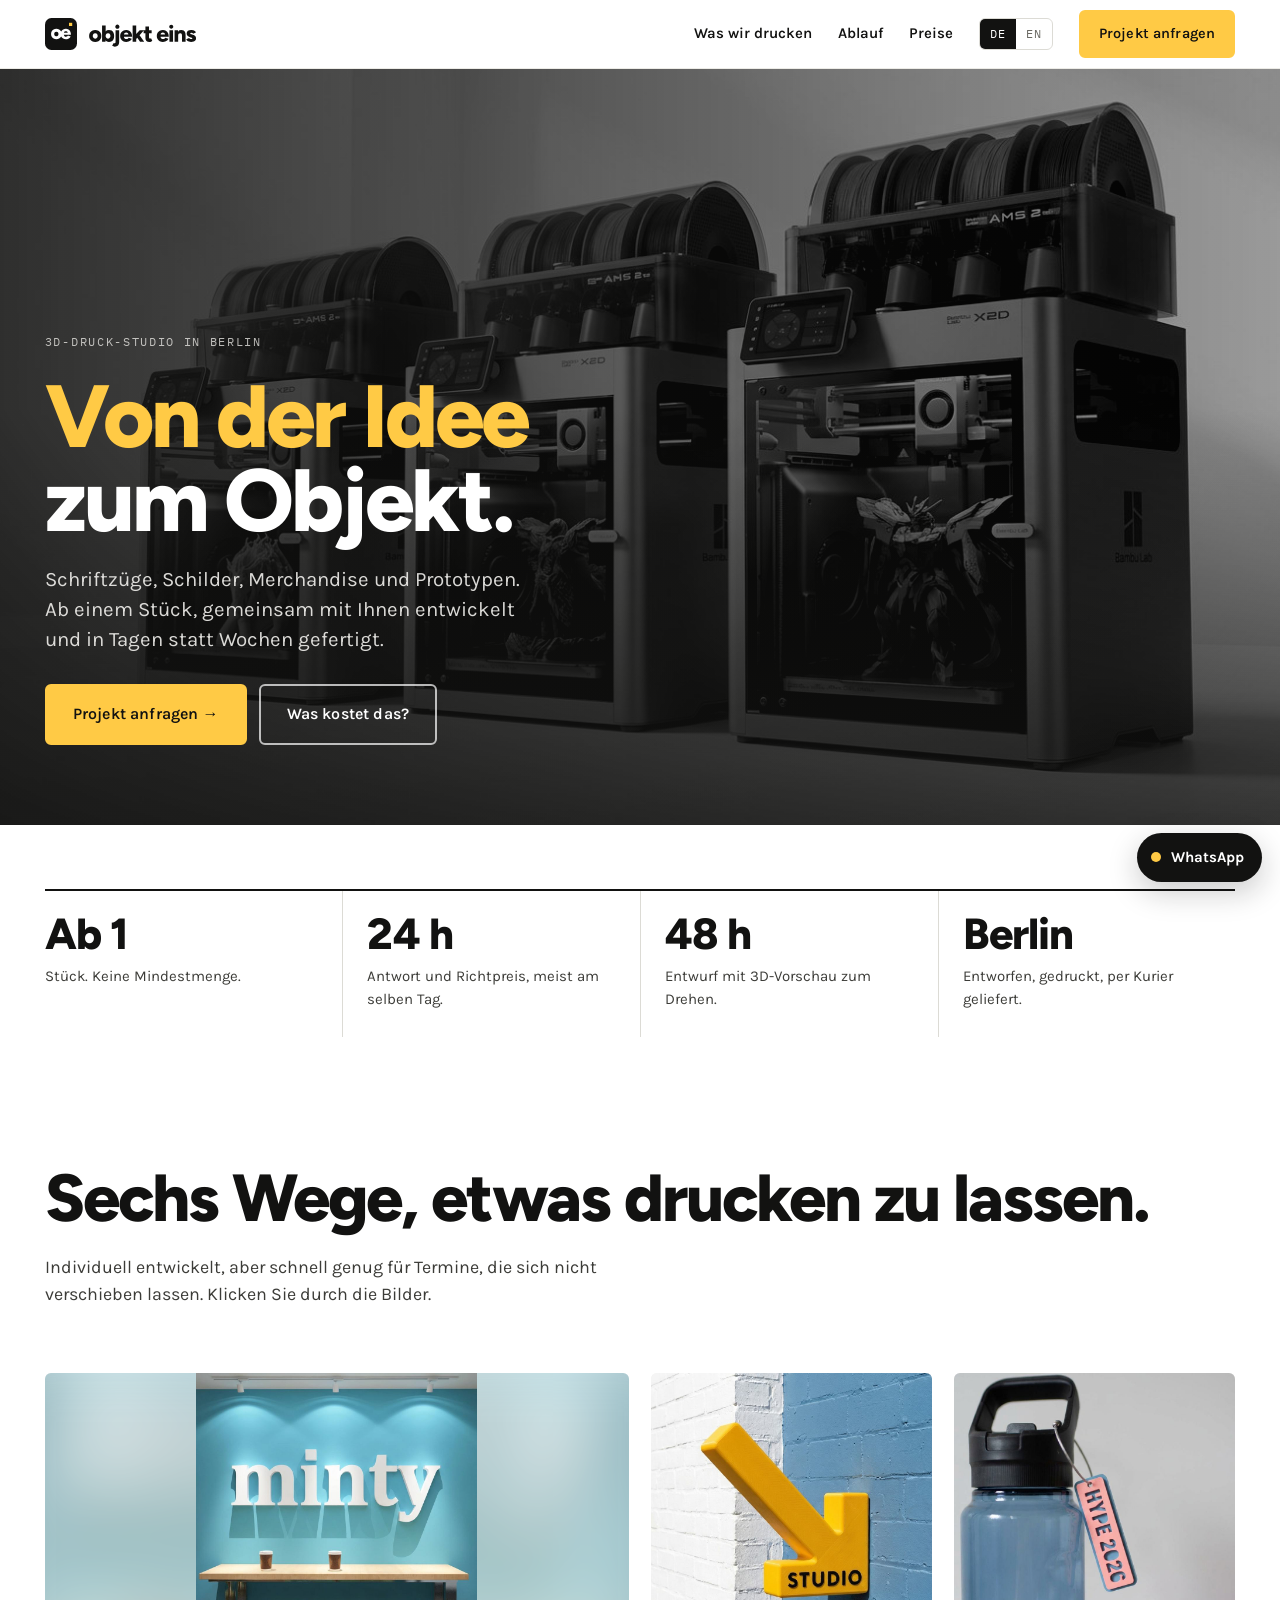
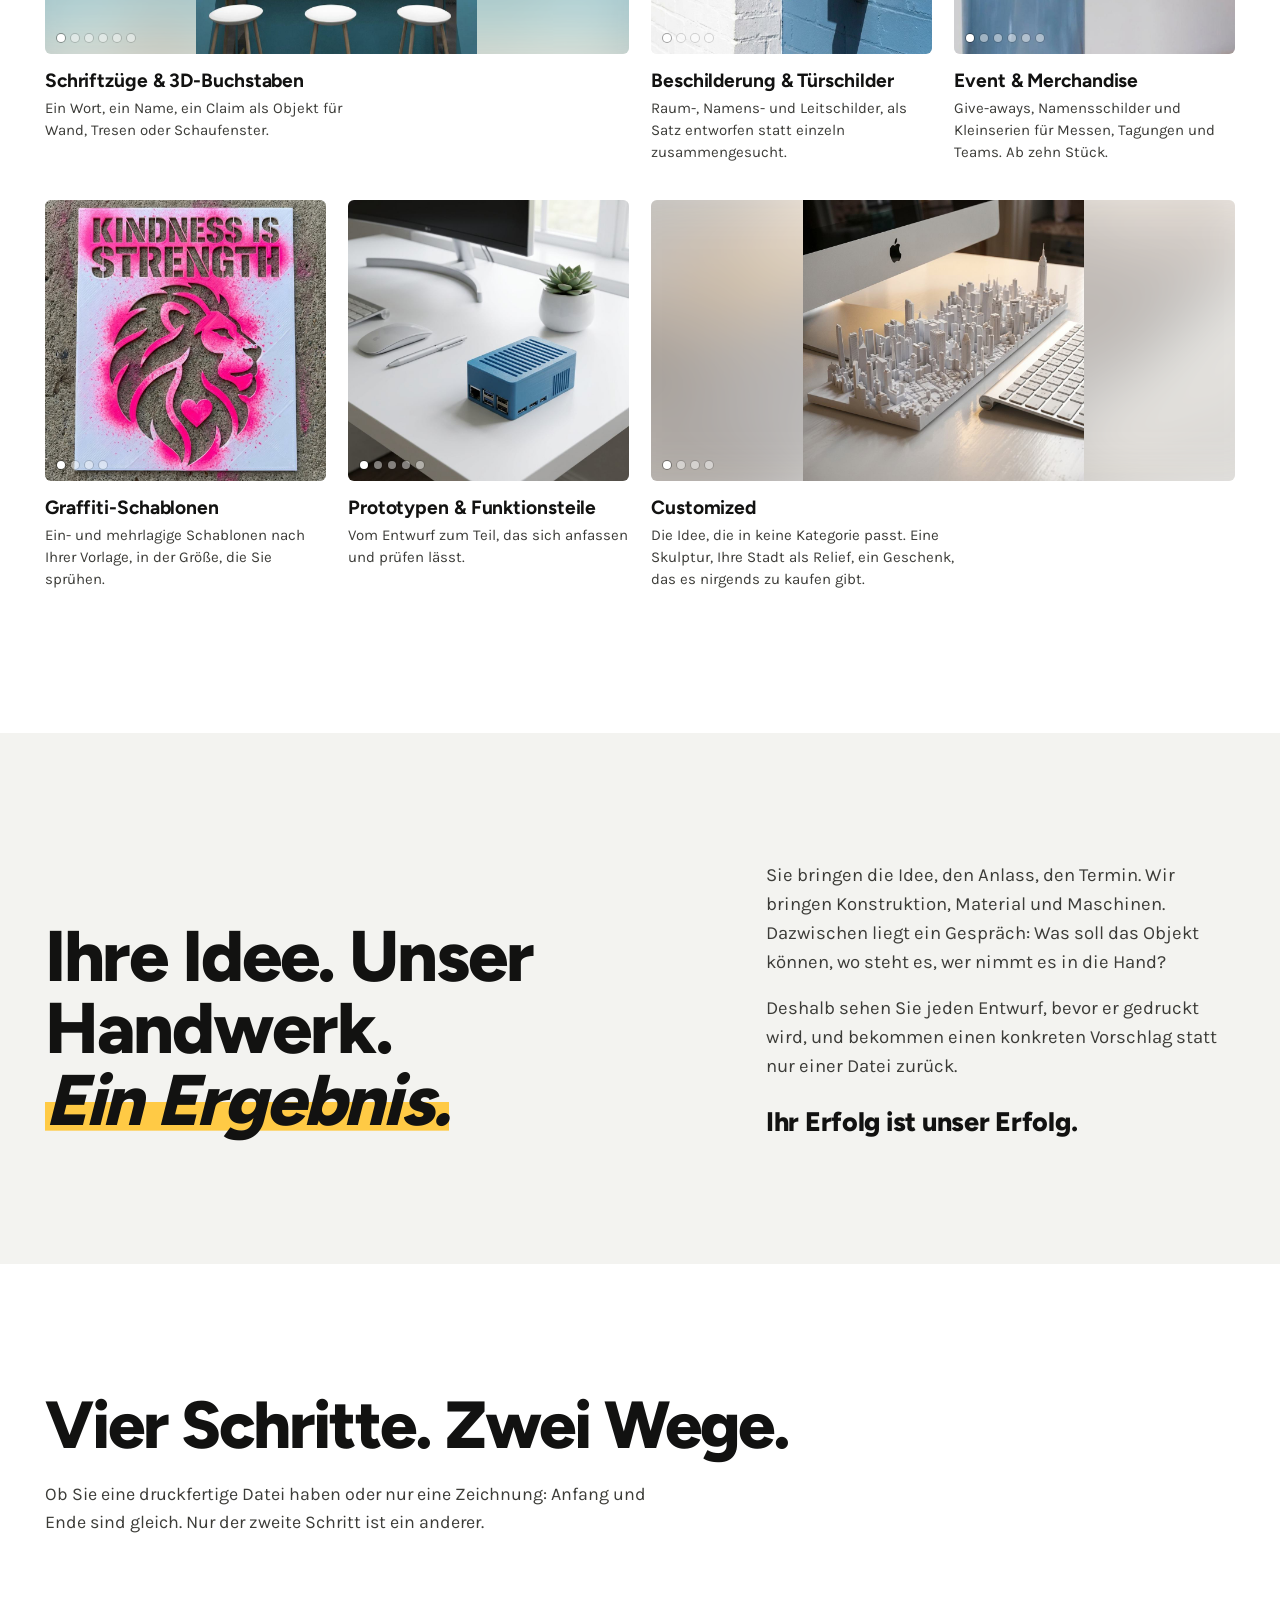
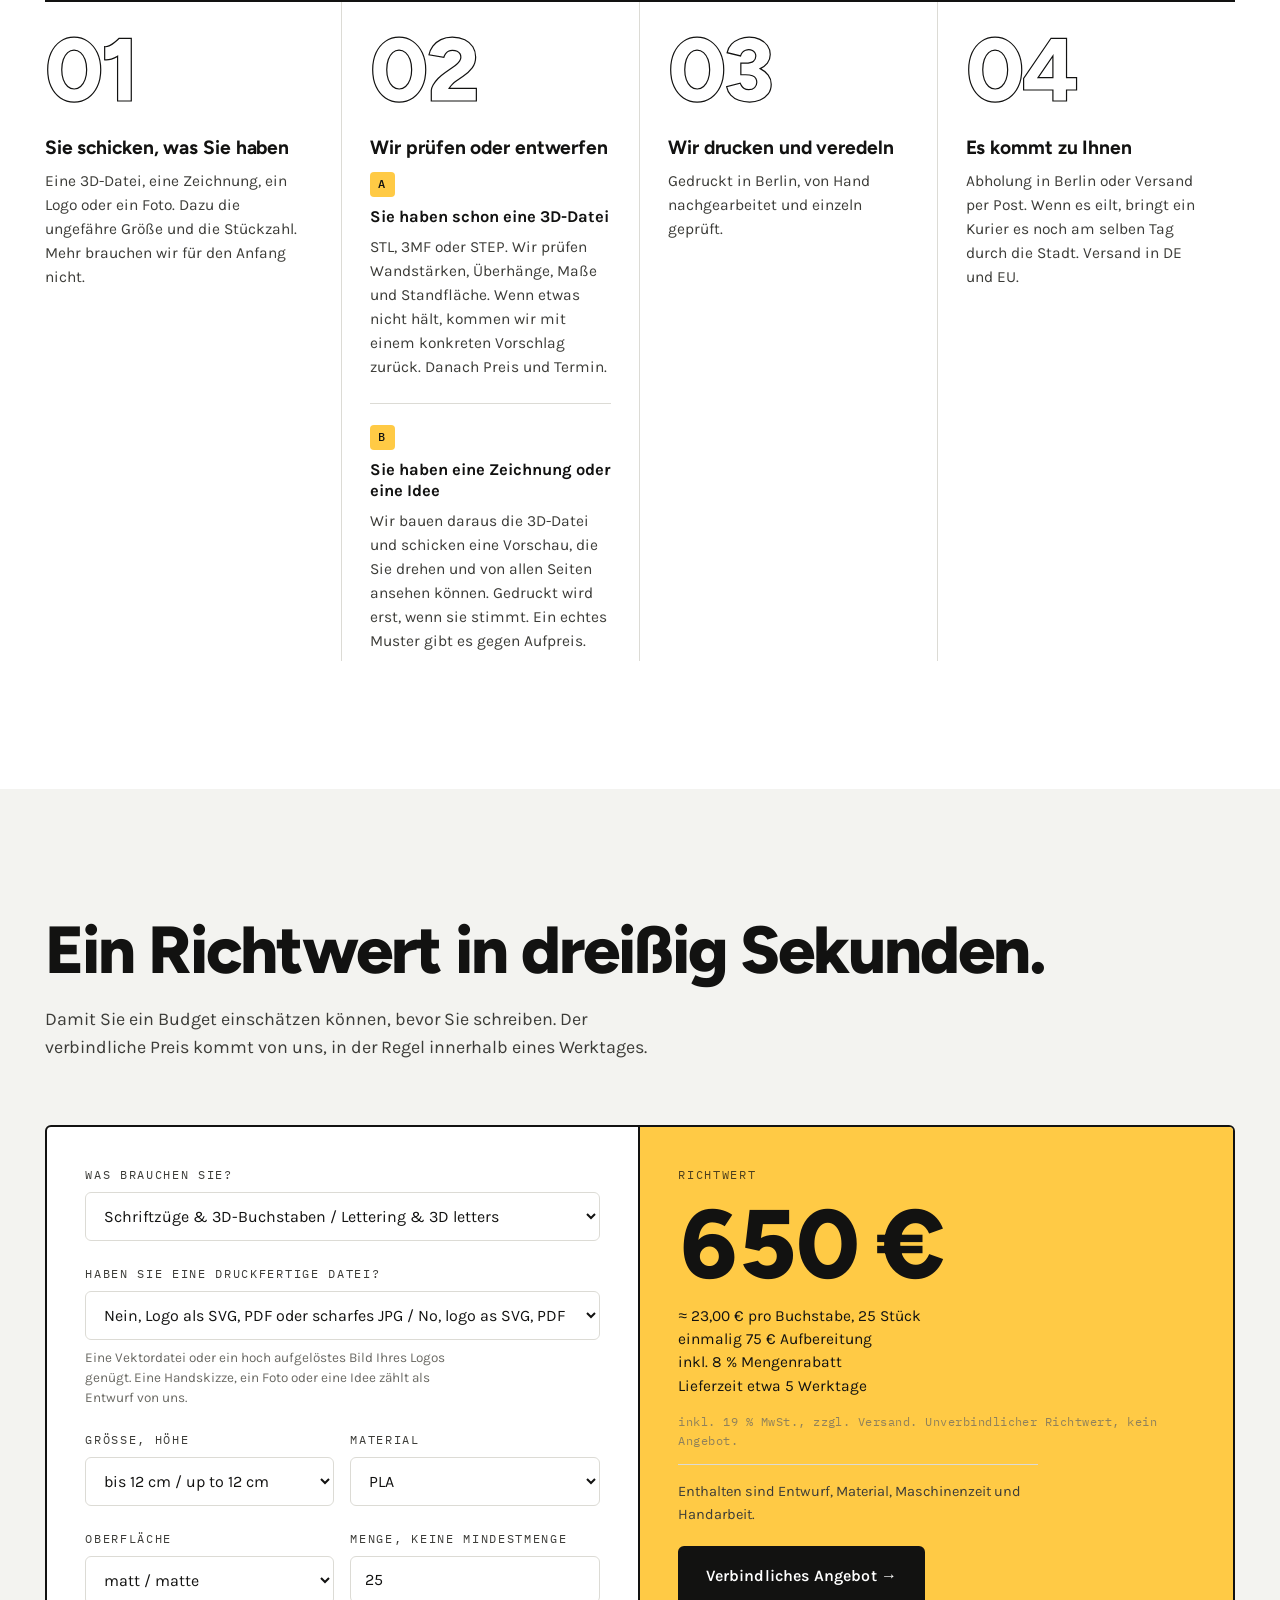
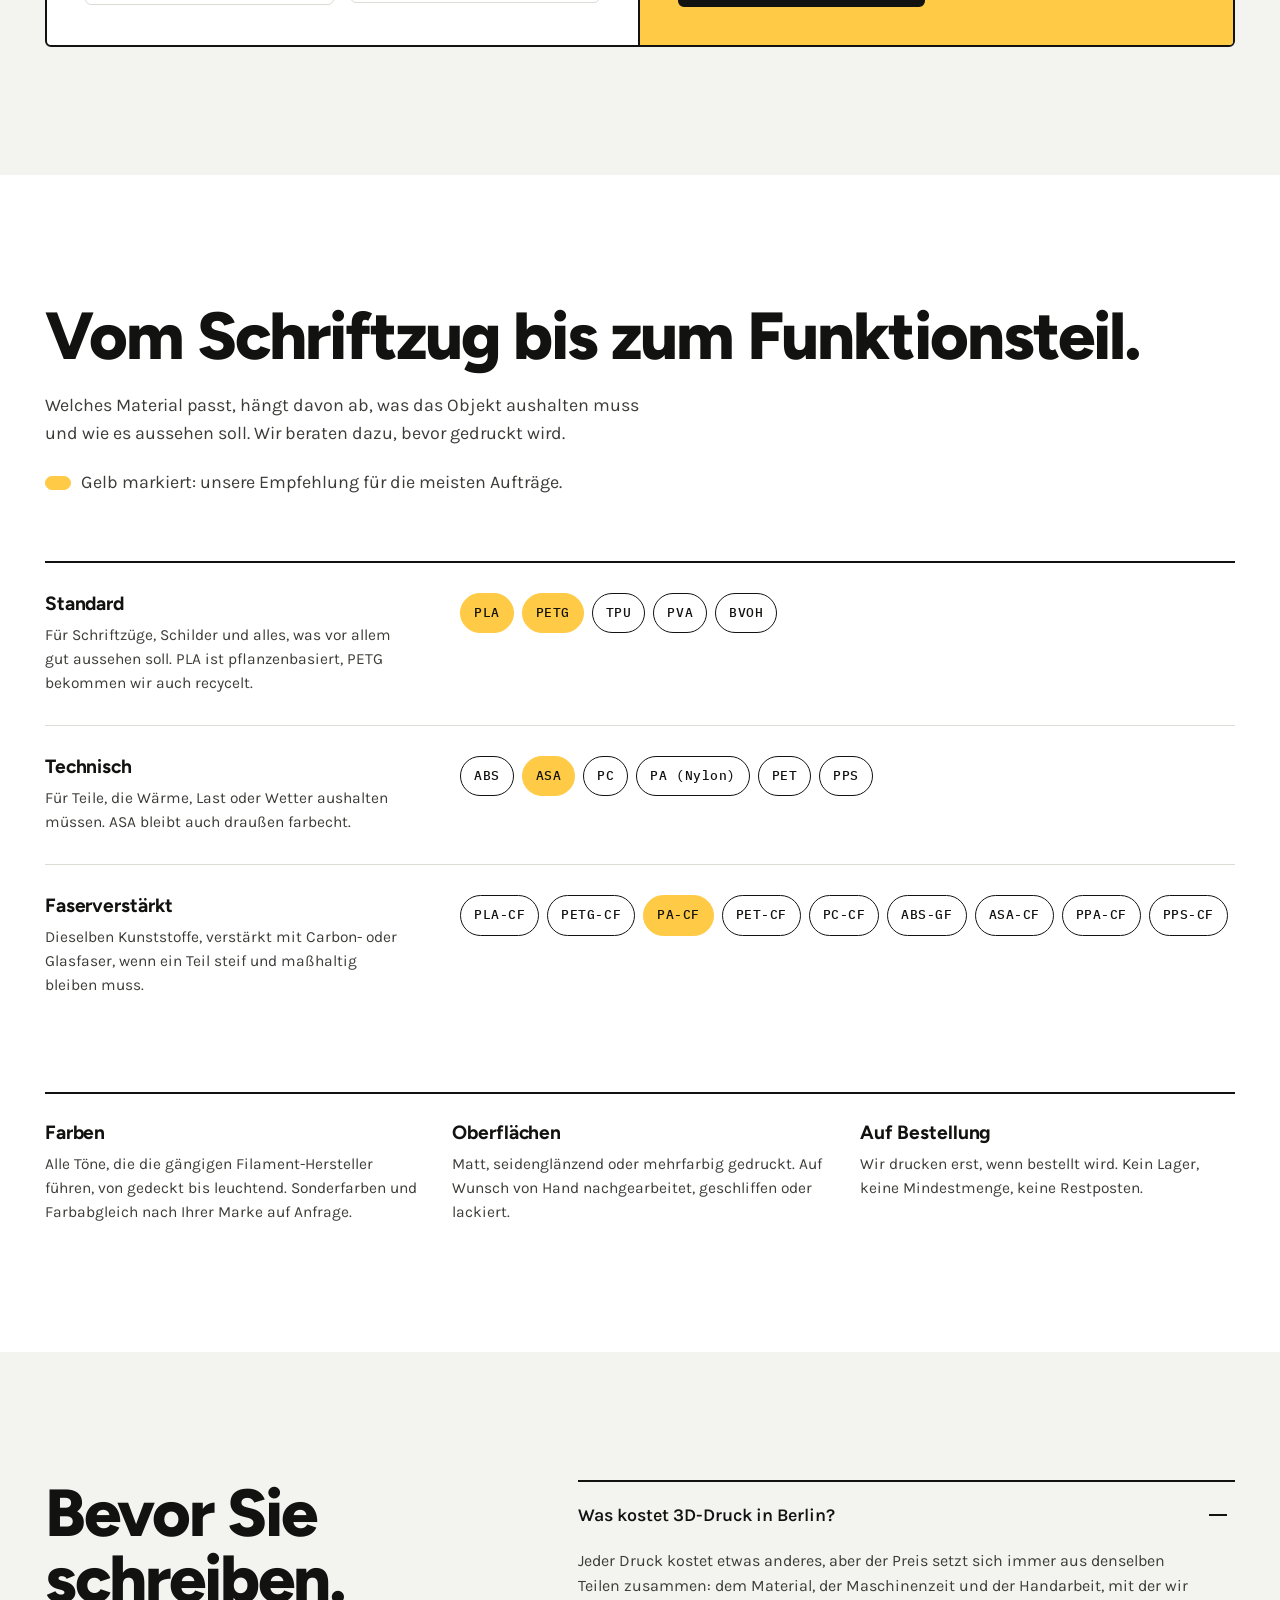
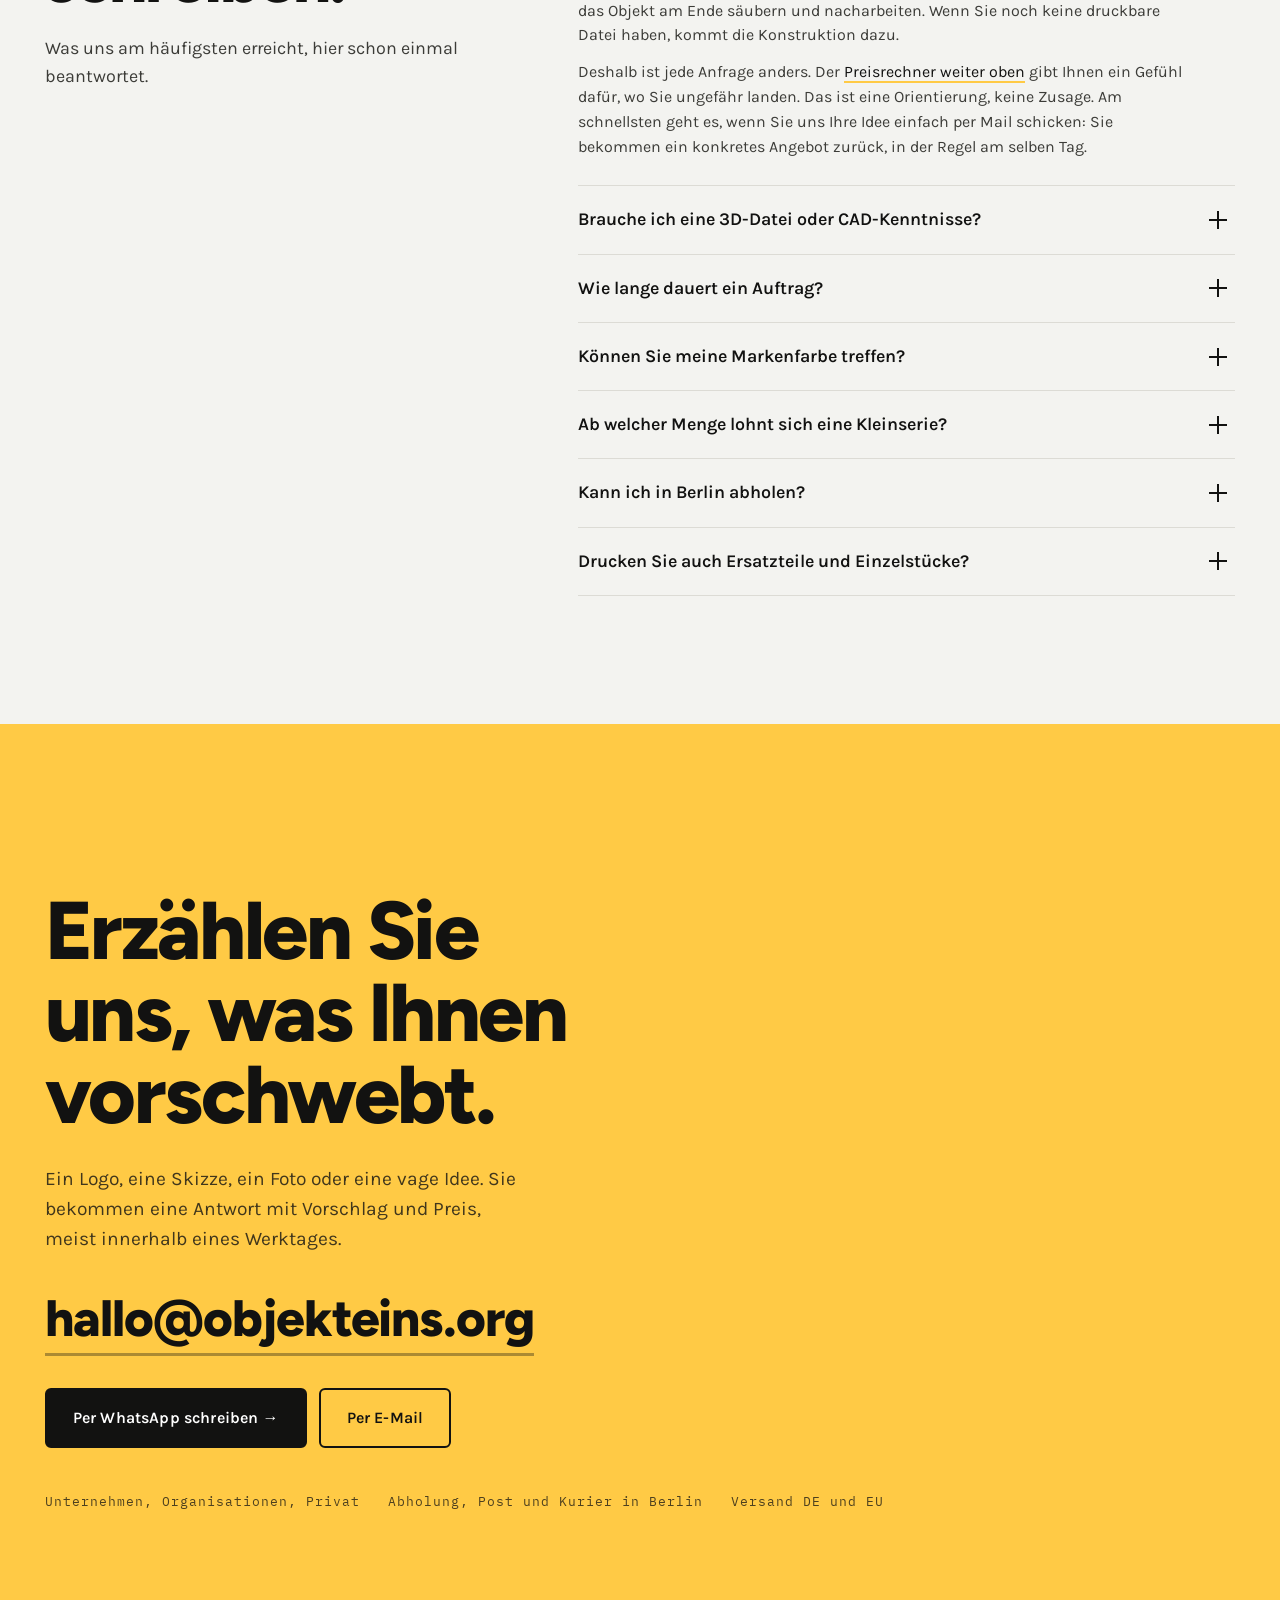
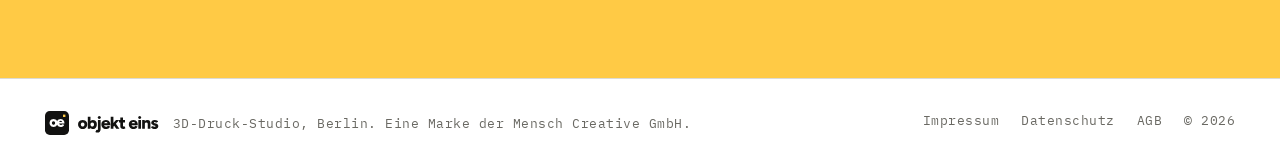
==== commit c1a85201: "Version 2 - domain .org" ====
--- a/index.html
+++ b/index.html
@@ -5,13 +5,13 @@
 <meta name="viewport" content="width=device-width,initial-scale=1,viewport-fit=cover">
 <title>objekt eins, 3D-Druck-Studio Berlin</title>
 <meta name="description" content="objekt eins, 3D-Druck-Studio in Berlin. Schriftzüge, Beschilderung, Graffiti-Schablonen, Event- und Merchandise-Objekte, Prototypen und Ersatzteile. Ab einem Stück, in Tagen statt Wochen.">
-<link rel="canonical" href="https://objekteins.de/">
+<link rel="canonical" href="https://objekteins.org/">
 <link rel="icon" type="image/svg+xml" href="[data-uri]">
 <meta property="og:title" content="objekt eins, 3D-Druck-Studio Berlin">
 <meta property="og:description" content="objekt eins, 3D-Druck-Studio in Berlin. Schriftzüge, Beschilderung, Graffiti-Schablonen, Event- und Merchandise-Objekte, Prototypen und Ersatzteile. Ab einem Stück, in Tagen statt Wochen.">
 <meta property="og:type" content="website">
-<meta property="og:url" content="https://objekteins.de/">
-<meta property="og:image" content="https://objekteins.de/img/hero.jpg">
+<meta property="og:url" content="https://objekteins.org/">
+<meta property="og:image" content="https://objekteins.org/img/hero.jpg">
 <meta property="og:locale" content="de_DE">
 </head>
 <body>
@@ -404,8 +404,8 @@
   "legalName":"Mensch Creative GmbH",
   "parentOrganization":{"@type":"Organization","name":"Mensch Creative GmbH"},
   "description":"3D-Druck-Studio in Berlin für individuelle Schriftzüge und Beschilderung, Graffiti-Schablonen, Event- und Merchandise-Objekte, Kleinserien sowie Prototypen und Ersatzteile. Jedes Stück wird einzeln entworfen und in Berlin gefertigt.",
-  "url":"https://objekteins.de/",
-  "email":"hallo@objekteins.de",
+  "url":"https://objekteins.org/",
+  "email":"hallo@objekteins.org",
   "priceRange":"€€",
   "address":{"@type":"PostalAddress","addressLocality":"Berlin","addressRegion":"Berlin","addressCountry":"DE"},
   "areaServed":["Berlin","Deutschland"],
@@ -841,10 +841,10 @@
       <span data-lang="de">Ein Logo, eine Skizze, ein Foto oder eine vage Idee. Sie bekommen eine Antwort mit Vorschlag und Preis, meist innerhalb eines Werktages.</span>
       <span data-lang="en">A logo, a sketch, a photo or a vague idea. You will get a reply with a proposal and a price, usually within one working day.</span>
     </p>
-    <a class="mail rv" href="mailto:hallo@objekteins.de?subject=Anfrage%20objekt%20eins">hallo@objekteins.de</a>
+    <a class="mail rv" href="mailto:hallo@objekteins.org?subject=Anfrage%20objekt%20eins">hallo@objekteins.org</a>
     <div class="wa-row rv">
       <a class="btn" data-wa href="#"><span data-lang="de">Per WhatsApp schreiben &rarr;</span><span data-lang="en">Message us on WhatsApp &rarr;</span></a>
-      <a class="btn quiet" href="mailto:hallo@objekteins.de?subject=Anfrage%20objekt%20eins"><span data-lang="de">Per E-Mail</span><span data-lang="en">By email</span></a>
+      <a class="btn quiet" href="mailto:hallo@objekteins.org?subject=Anfrage%20objekt%20eins"><span data-lang="de">Per E-Mail</span><span data-lang="en">By email</span></a>
     </div>
     <div class="fine rv">
       <span data-lang="de">Unternehmen, Organisationen, Privat</span><span data-lang="en">Businesses, organisations and private customers</span>
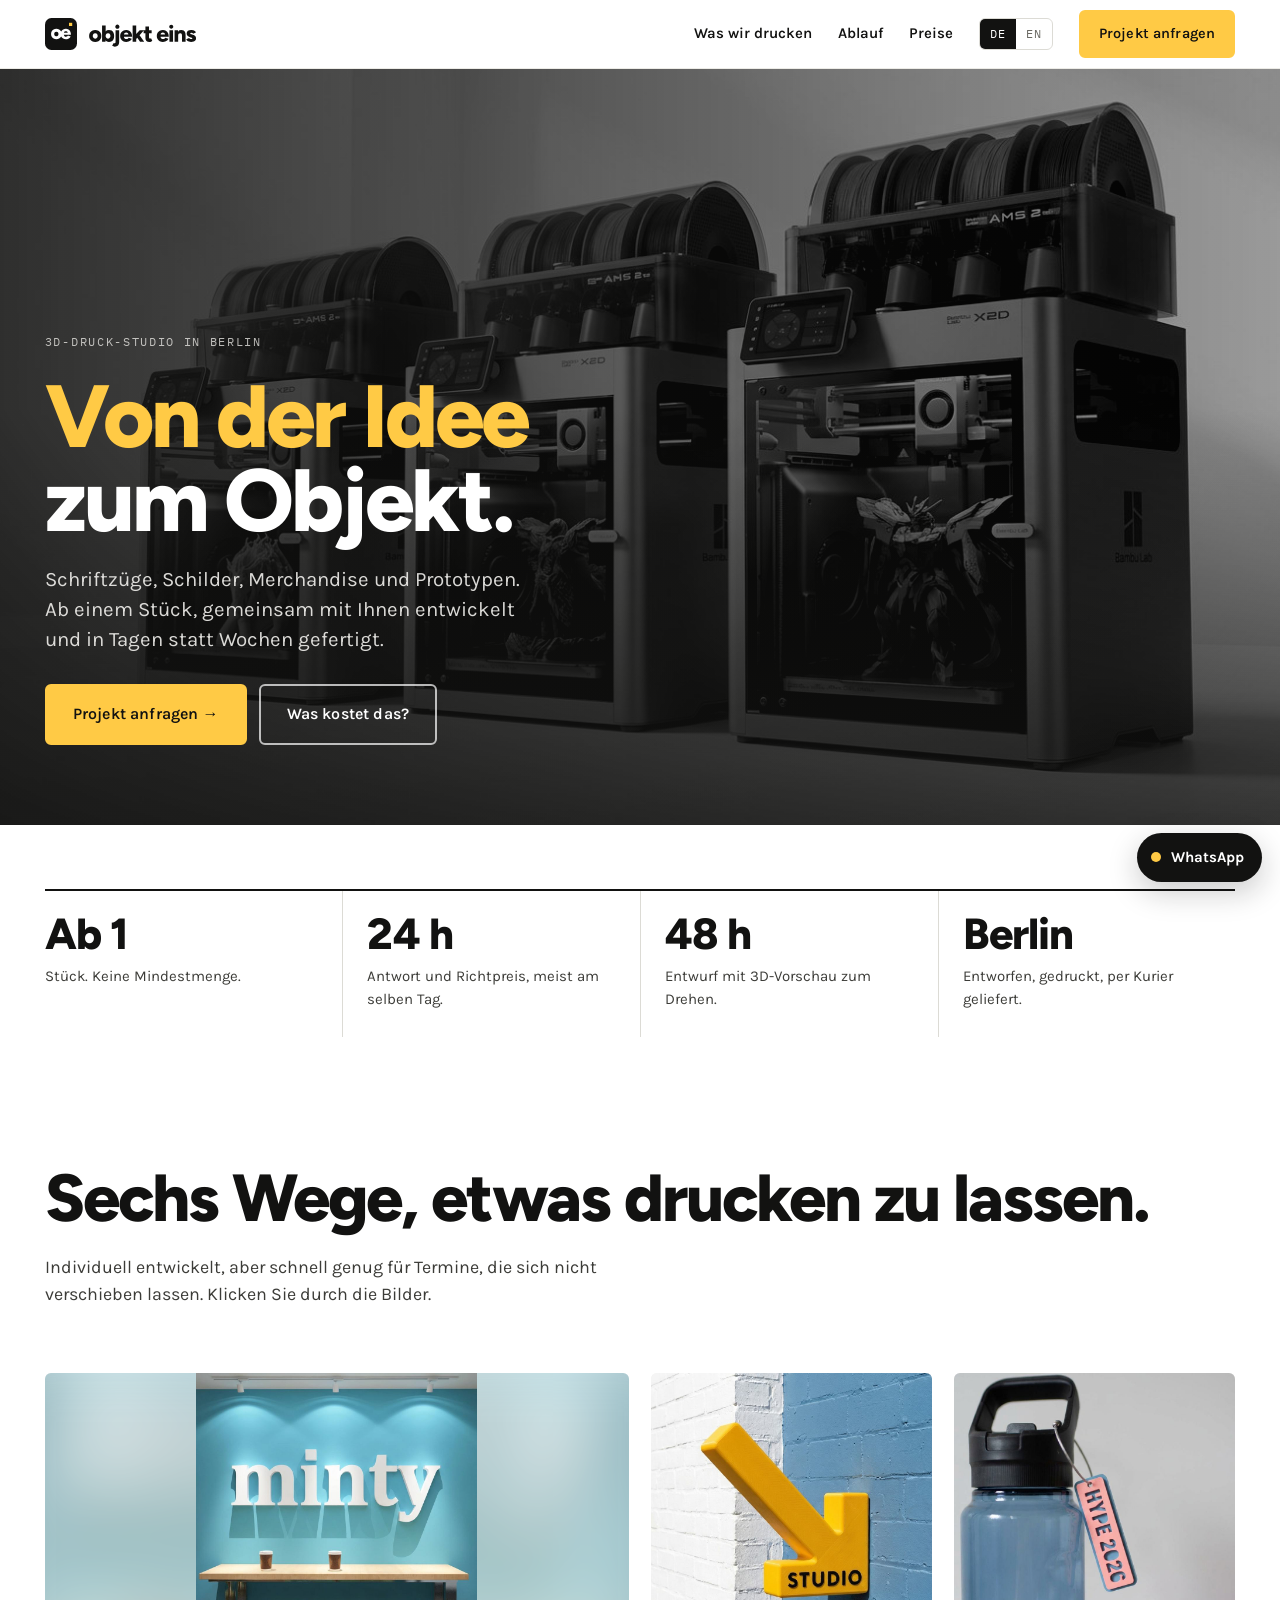
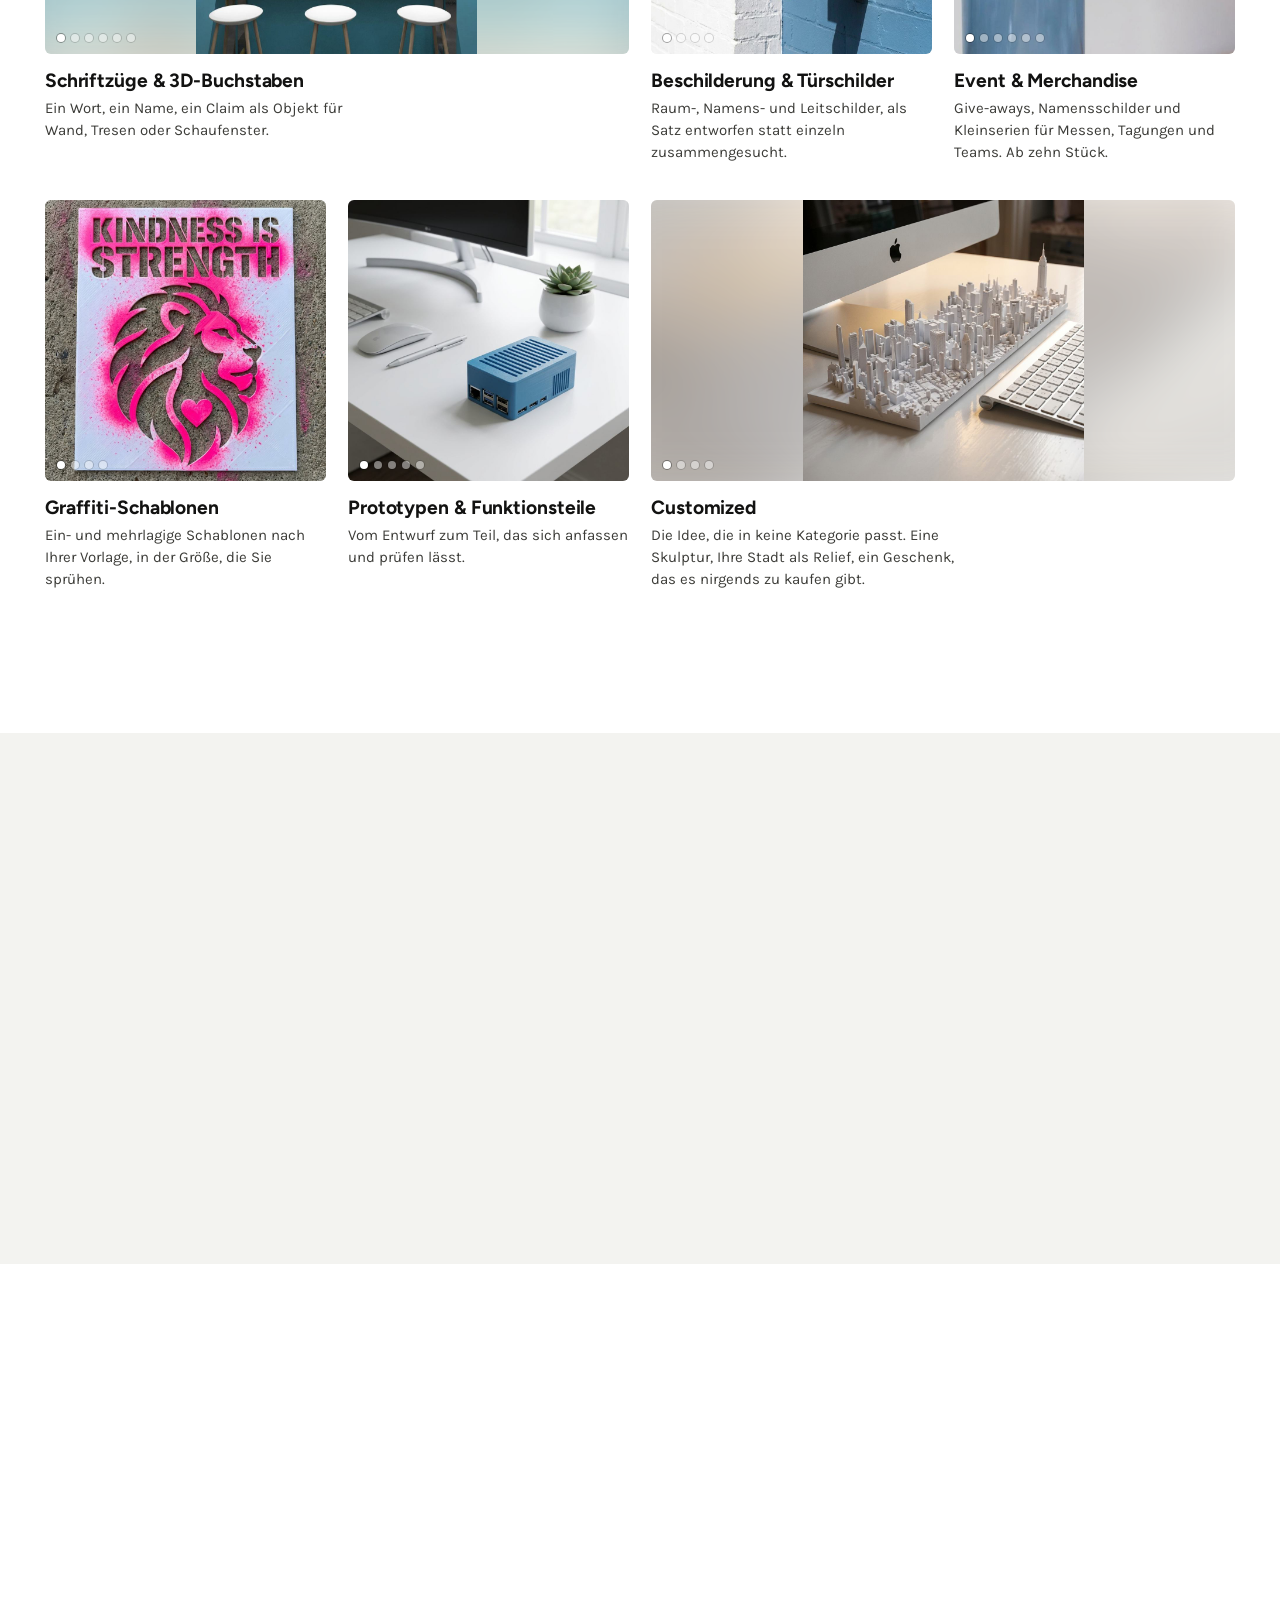
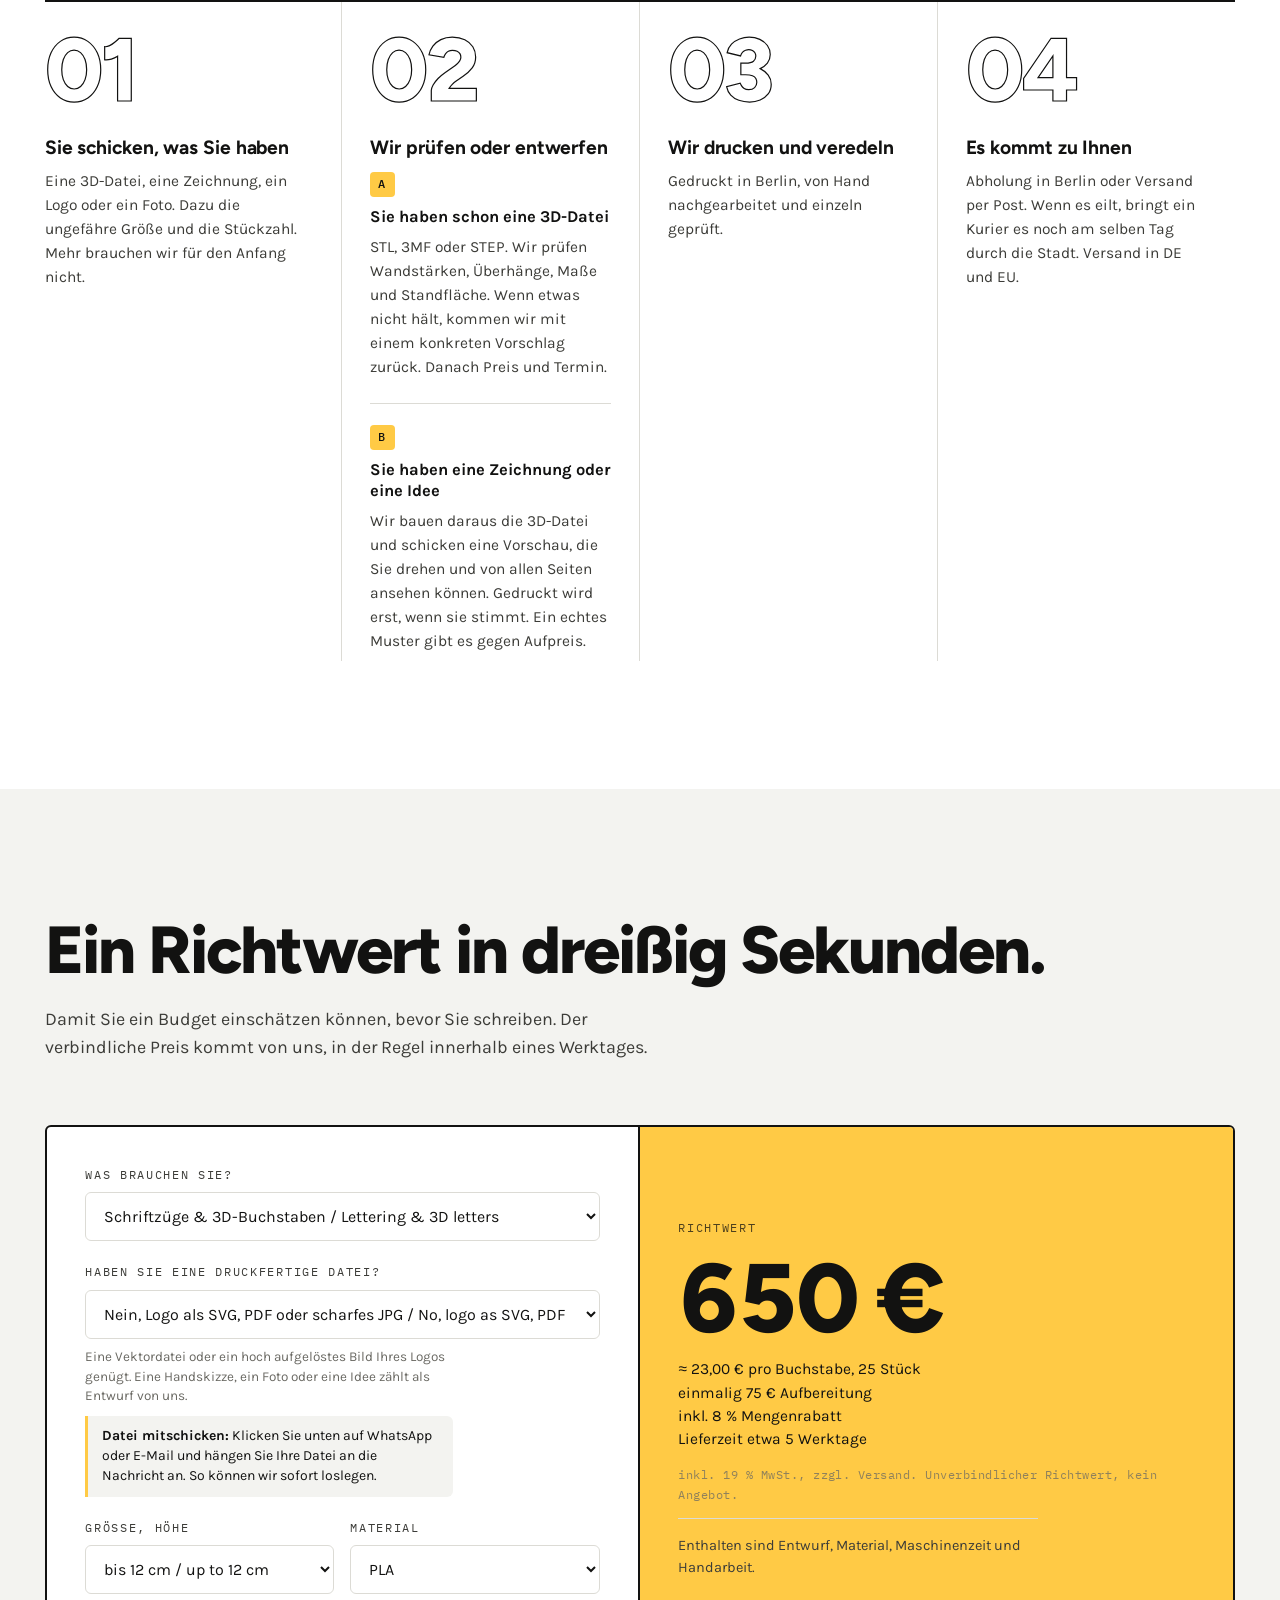
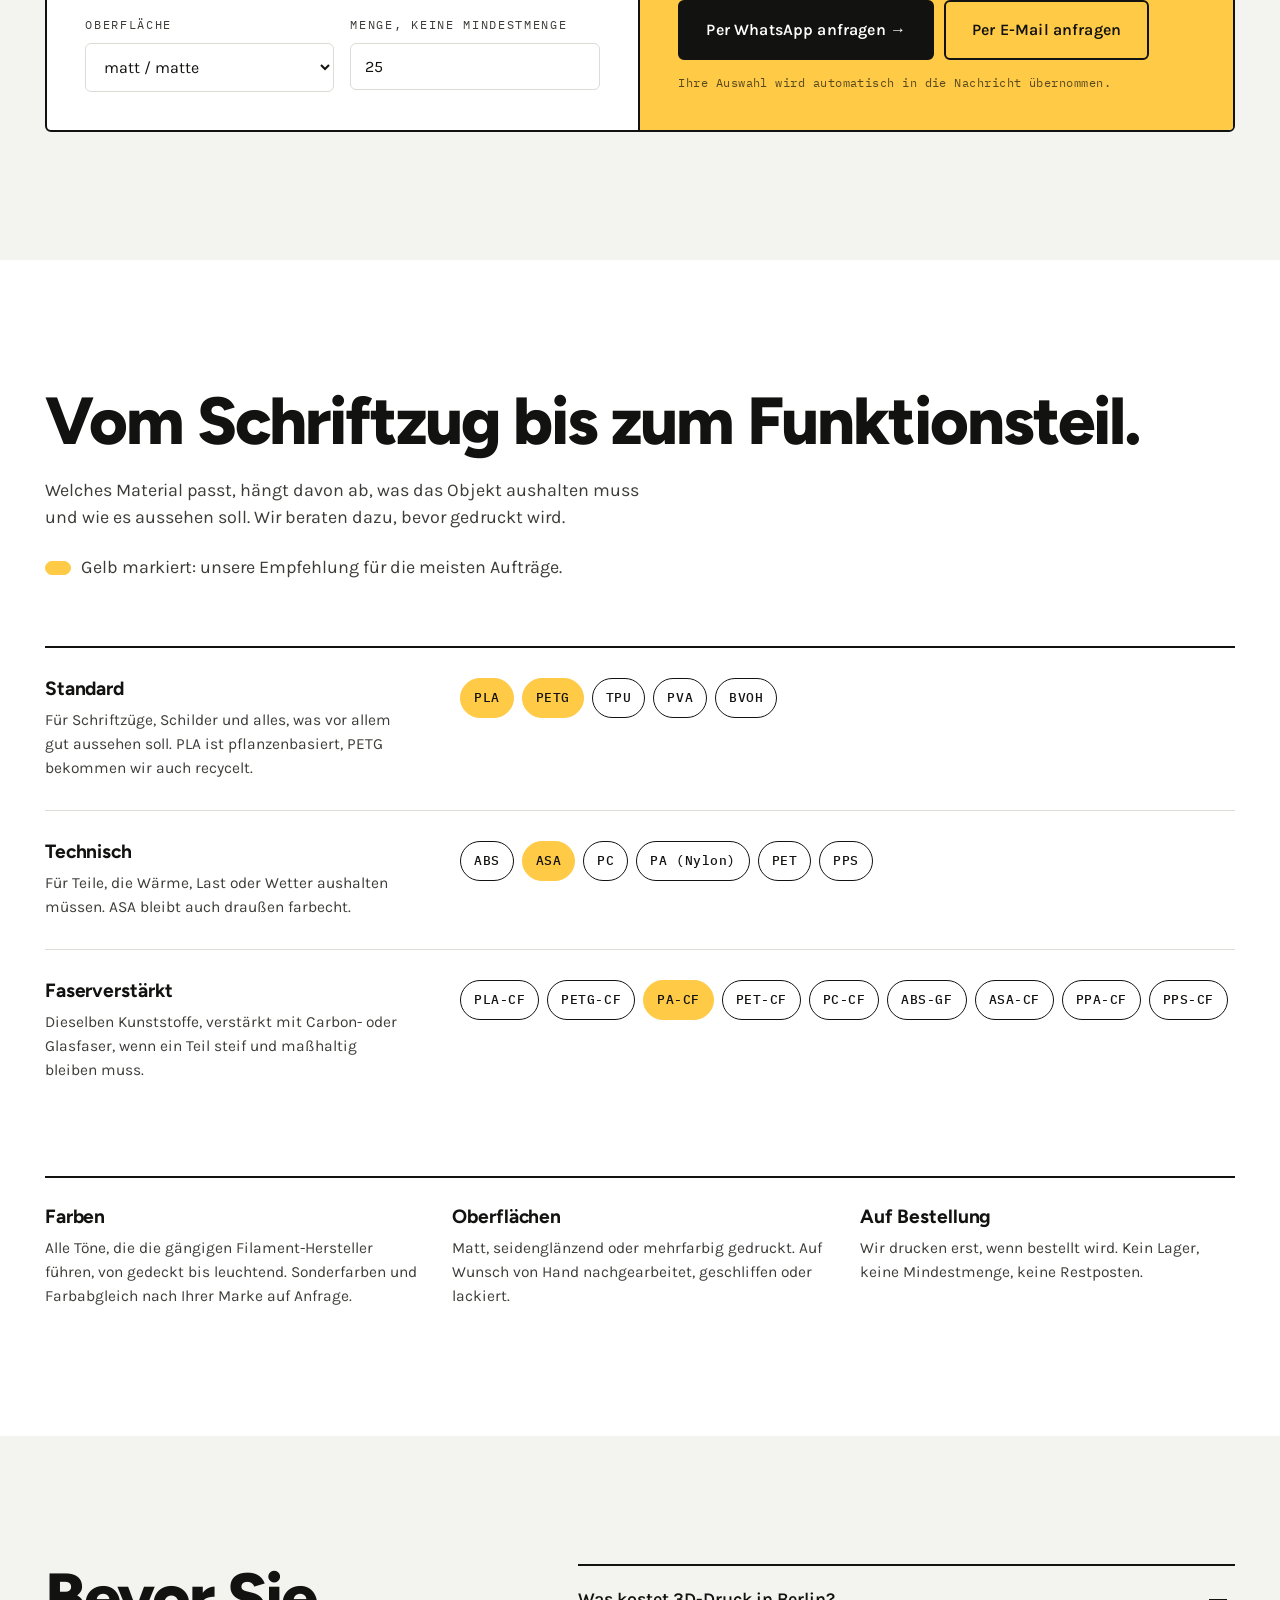
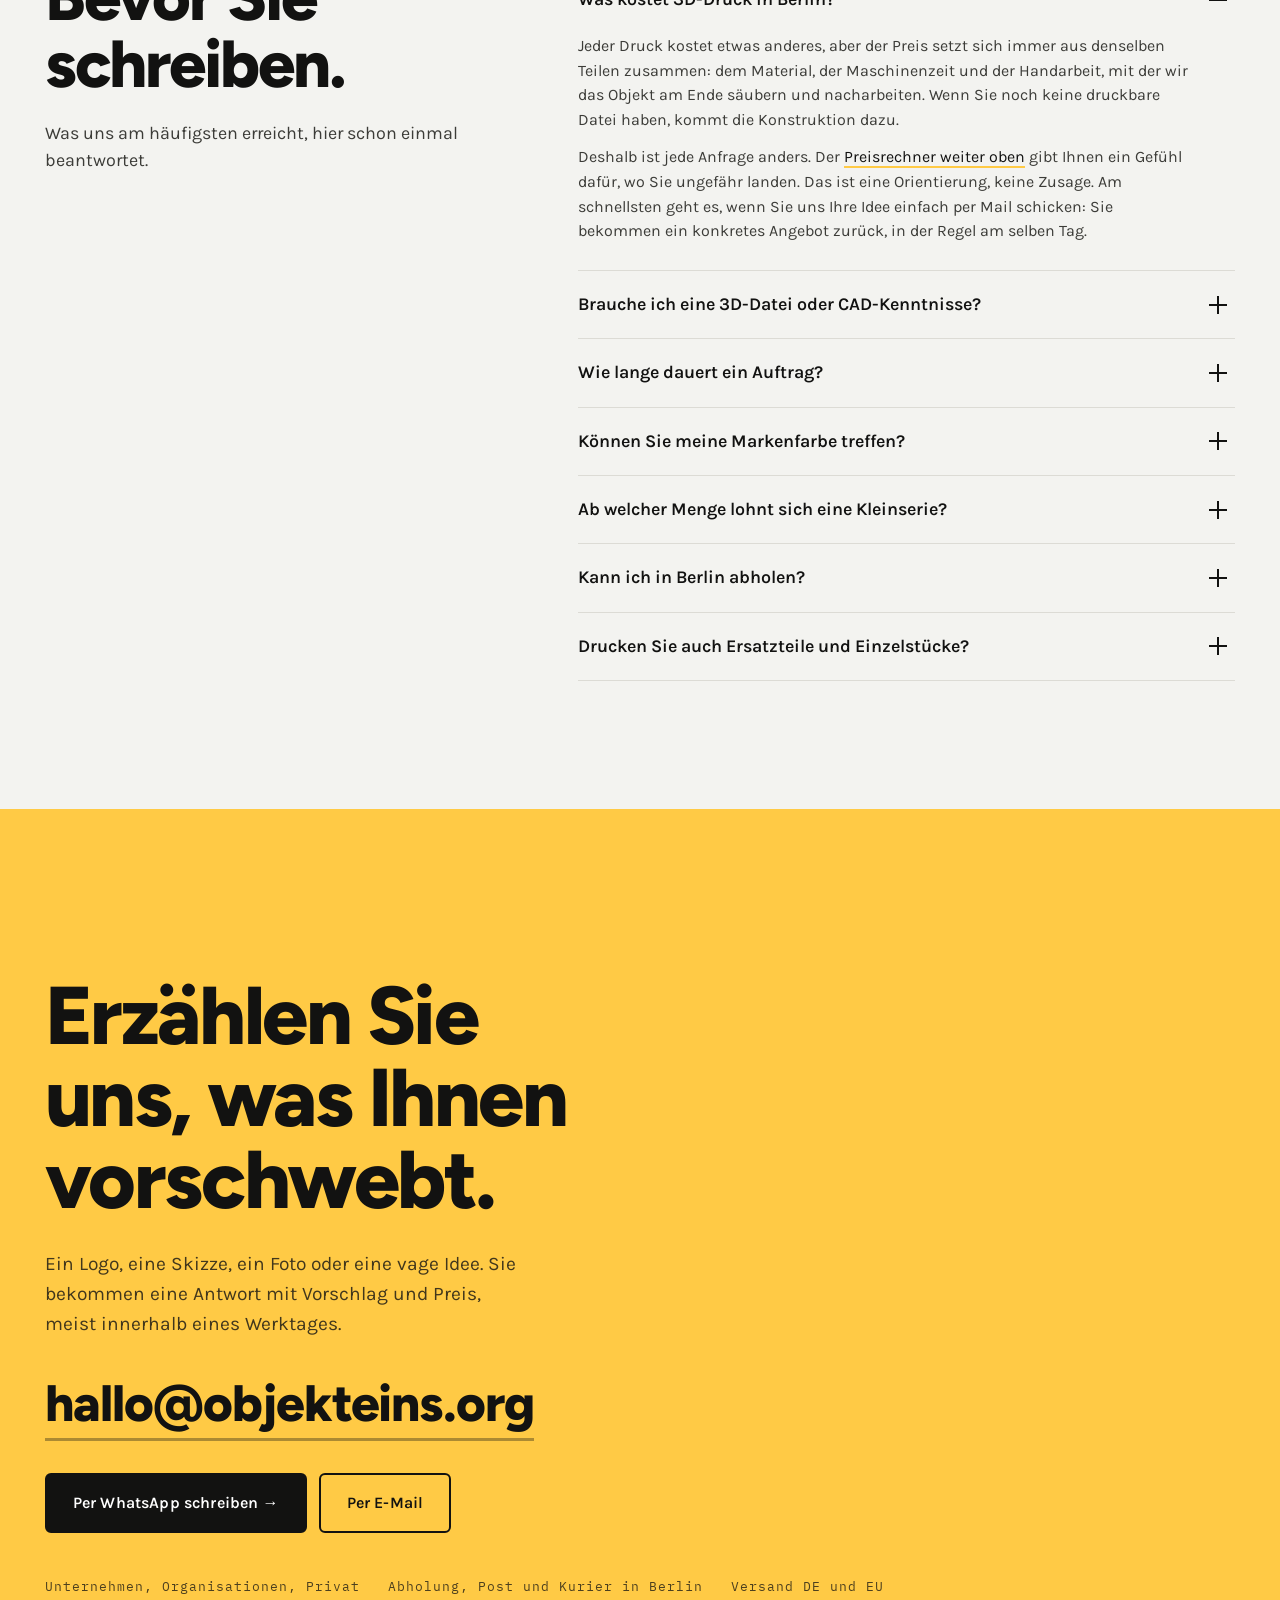
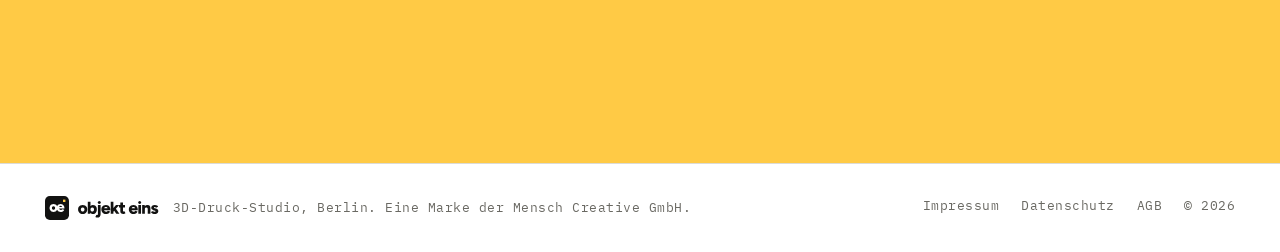
==== commit 04b1a52e: "Preisrechner mit Datei-Hinweis" ====
--- a/index.html
+++ b/index.html
@@ -281,6 +281,9 @@
 .calc{display:grid;grid-template-columns:minmax(0,1fr) minmax(0,1fr);border:2px solid var(--ink);background:var(--paper);border-radius:var(--r);overflow:hidden}
 .calc-in{padding:clamp(24px,3vw,40px);display:grid;gap:22px;border-right:2px solid var(--ink)}
 .calc-in .hint{margin-top:8px;font-size:13.5px;line-height:1.45;color:var(--mute);max-width:46ch}
+.calc-in .attach{margin-top:10px;font-size:14px;line-height:1.45;color:var(--ink);max-width:46ch;background:var(--panel);border-left:3px solid var(--accent);padding:10px 14px;border-radius:0 var(--r) var(--r) 0}
+.calc-in .attach strong{font-weight:700}
+.calc-in .attach[hidden]{display:none}
 .field label{display:block;margin-bottom:8px;color:var(--ink-2)}
 .field select,.field input{
   width:100%;font-family:var(--body);font-size:16px;
@@ -306,6 +309,11 @@
 .calc-out .vat{font-family:var(--mono);font-size:12px;letter-spacing:.04em;color:var(--mute);line-height:1.6}
 .calc-out .fine{padding-top:16px;border-top:1px solid var(--line);font-size:14.5px;color:var(--ink-2);max-width:40ch}
 .calc-out .btn{align-self:flex-start;margin-top:6px}
+.calc-out .btn.quiet{background:transparent;color:#121211;border-color:#121211}
+.calc-out .btn.quiet:hover{background:#121211;color:#FFFFFF}
+.calc-cta{display:flex;flex-wrap:wrap;gap:10px;margin-top:6px}
+.calc-cta .btn{margin-top:0}
+.calc-note{font-family:var(--mono);font-size:11.5px;letter-spacing:.04em;color:#121211;opacity:.7;line-height:1.5}
 @media(max-width:860px){
   .calc{grid-template-columns:1fr}
   .calc-in{border-right:0;border-bottom:2px solid var(--ink)}
@@ -643,6 +651,10 @@
             <span data-lang="de">Eine Vektordatei oder ein hoch aufgel&ouml;stes Bild Ihres Logos gen&uuml;gt. Eine Handskizze, ein Foto oder eine Idee z&auml;hlt als Entwurf von uns.</span>
             <span data-lang="en">A vector file or a high-resolution image of your logo is enough. A hand sketch, a photo or an idea counts as design from scratch.</span>
           </p>
+          <p class="attach" id="c-attach">
+            <span data-lang="de"><strong>Datei mitschicken:</strong> Klicken Sie unten auf WhatsApp oder E-Mail und h&auml;ngen Sie Ihre Datei an die Nachricht an. So k&ouml;nnen wir sofort loslegen.</span>
+            <span data-lang="en"><strong>Send your file with it:</strong> click WhatsApp or email below and attach your file to the message. That lets us start straight away.</span>
+          </p>
         </div>
         <div class="duo">
           <div class="field">
@@ -688,7 +700,11 @@
           <span data-lang="de">Enthalten sind Entwurf, Material, Maschinenzeit und Handarbeit.</span>
           <span data-lang="en">This covers design, material, machine time and hand finishing.</span>
         </div>
-        <a class="btn" href="#kontakt"><span data-lang="de">Verbindliches Angebot &rarr;</span><span data-lang="en">Get a firm quote &rarr;</span></a>
+        <div class="calc-cta">
+          <a class="btn" id="c-wa" href="#"><span data-lang="de">Per WhatsApp anfragen &rarr;</span><span data-lang="en">Ask via WhatsApp &rarr;</span></a>
+          <a class="btn quiet" id="c-mail" href="#"><span data-lang="de">Per E-Mail anfragen</span><span data-lang="en">Ask by email</span></a>
+        </div>
+        <p class="calc-note"><span data-lang="de">Ihre Auswahl wird automatisch in die Nachricht &uuml;bernommen.</span><span data-lang="en">Your selection is added to the message automatically.</span></p>
       </div>
     </div>
   </div>
@@ -1105,8 +1121,11 @@
     arr.forEach(function(t){ var s = document.createElement('span'); s.textContent = t; unit.appendChild(s); });
   }
 
+  var attach = document.getElementById('c-attach');
+  function hasFile(){ return file.value !== '145'; }
   function render(){
     var de = root.getAttribute('lang') !== 'en';
+    attach.hidden = !hasFile();
     var loc = de ? 'de-DE' : 'en-IE';
     var opt = what.selectedOptions[0];
 
@@ -1116,6 +1135,7 @@
         ? 'Das rechnen wir individuell. Schicken Sie uns Ihre Datei oder Ihre Idee, den Preis bekommen Sie in der Regel am selben Tag.'
         : 'We price this individually. Send us your file or your idea and you will have a price back, usually the same day.']);
       vat.textContent = '';
+      setQuoteLinks(de, null, null);
       return;
     }
 
@@ -1157,6 +1177,49 @@
     vat.textContent = de
       ? 'inkl. 19 % MwSt., zzgl. Versand. Unverbindlicher Richtwert, kein Angebot.'
       : 'incl. 19% VAT, plus shipping. Non-binding estimate, not an offer.';
+    setQuoteLinks(de, n, total);
+  }
+
+  /* ---- hand the selection over to WhatsApp / email ---- */
+  var cWa = document.getElementById('c-wa');
+  var cMail = document.getElementById('c-mail');
+  function optLabel(sel, de){
+    var t = sel.selectedOptions[0].textContent.trim();
+    var p = t.split(' / ');
+    return p.length > 1 ? (de ? p[0] : p[1]) : t;
+  }
+  function setQuoteLinks(de, n, total){
+    var L = [];
+    if (de){
+      L.push('Hallo, ich habe den Preisrechner auf objekteins.org genutzt und h\u00e4tte gern ein verbindliches Angebot.');
+      L.push('');
+      L.push('Was: ' + optLabel(what, true));
+      L.push('Datei: ' + optLabel(file, true) + (hasFile() ? ' (h\u00e4nge ich an diese Nachricht an)' : ''));
+      L.push('Gr\u00f6\u00dfe: ' + optLabel(size, true));
+      L.push('Material: ' + optLabel(mat, true));
+      L.push('Oberfl\u00e4che: ' + optLabel(fin, true));
+      L.push('Menge: ' + (n == null ? qty.value : n));
+      L.push('Richtwert: ' + (total == null ? 'auf Anfrage' : money('de-DE', total, 0)));
+      L.push('');
+      L.push('Details zu meinem Projekt:');
+    } else {
+      L.push('Hello, I used the price calculator on objekteins.org and would like a firm quote.');
+      L.push('');
+      L.push('What: ' + optLabel(what, false));
+      L.push('File: ' + optLabel(file, false) + (hasFile() ? ' (attached to this message)' : ''));
+      L.push('Size: ' + optLabel(size, false));
+      L.push('Material: ' + optLabel(mat, false));
+      L.push('Finish: ' + optLabel(fin, false));
+      L.push('Quantity: ' + (n == null ? qty.value : n));
+      L.push('Estimate: ' + (total == null ? 'on request' : money('en-IE', total, 0)));
+      L.push('');
+      L.push('About my project:');
+    }
+    var body = L.join('\n');
+    cWa.setAttribute('href', 'https://wa.me/' + WA_NUMBER + '?text=' + encodeURIComponent(body));
+    cWa.setAttribute('target', '_blank'); cWa.setAttribute('rel', 'noopener');
+    var subj = de ? 'Anfrage \u00fcber den Preisrechner' : 'Quote request from the price calculator';
+    cMail.setAttribute('href', 'mailto:hallo@objekteins.org?subject=' + encodeURIComponent(subj) + '&body=' + encodeURIComponent(body));
   }
 
   [what, file, size, mat, fin, qty].forEach(function(el){
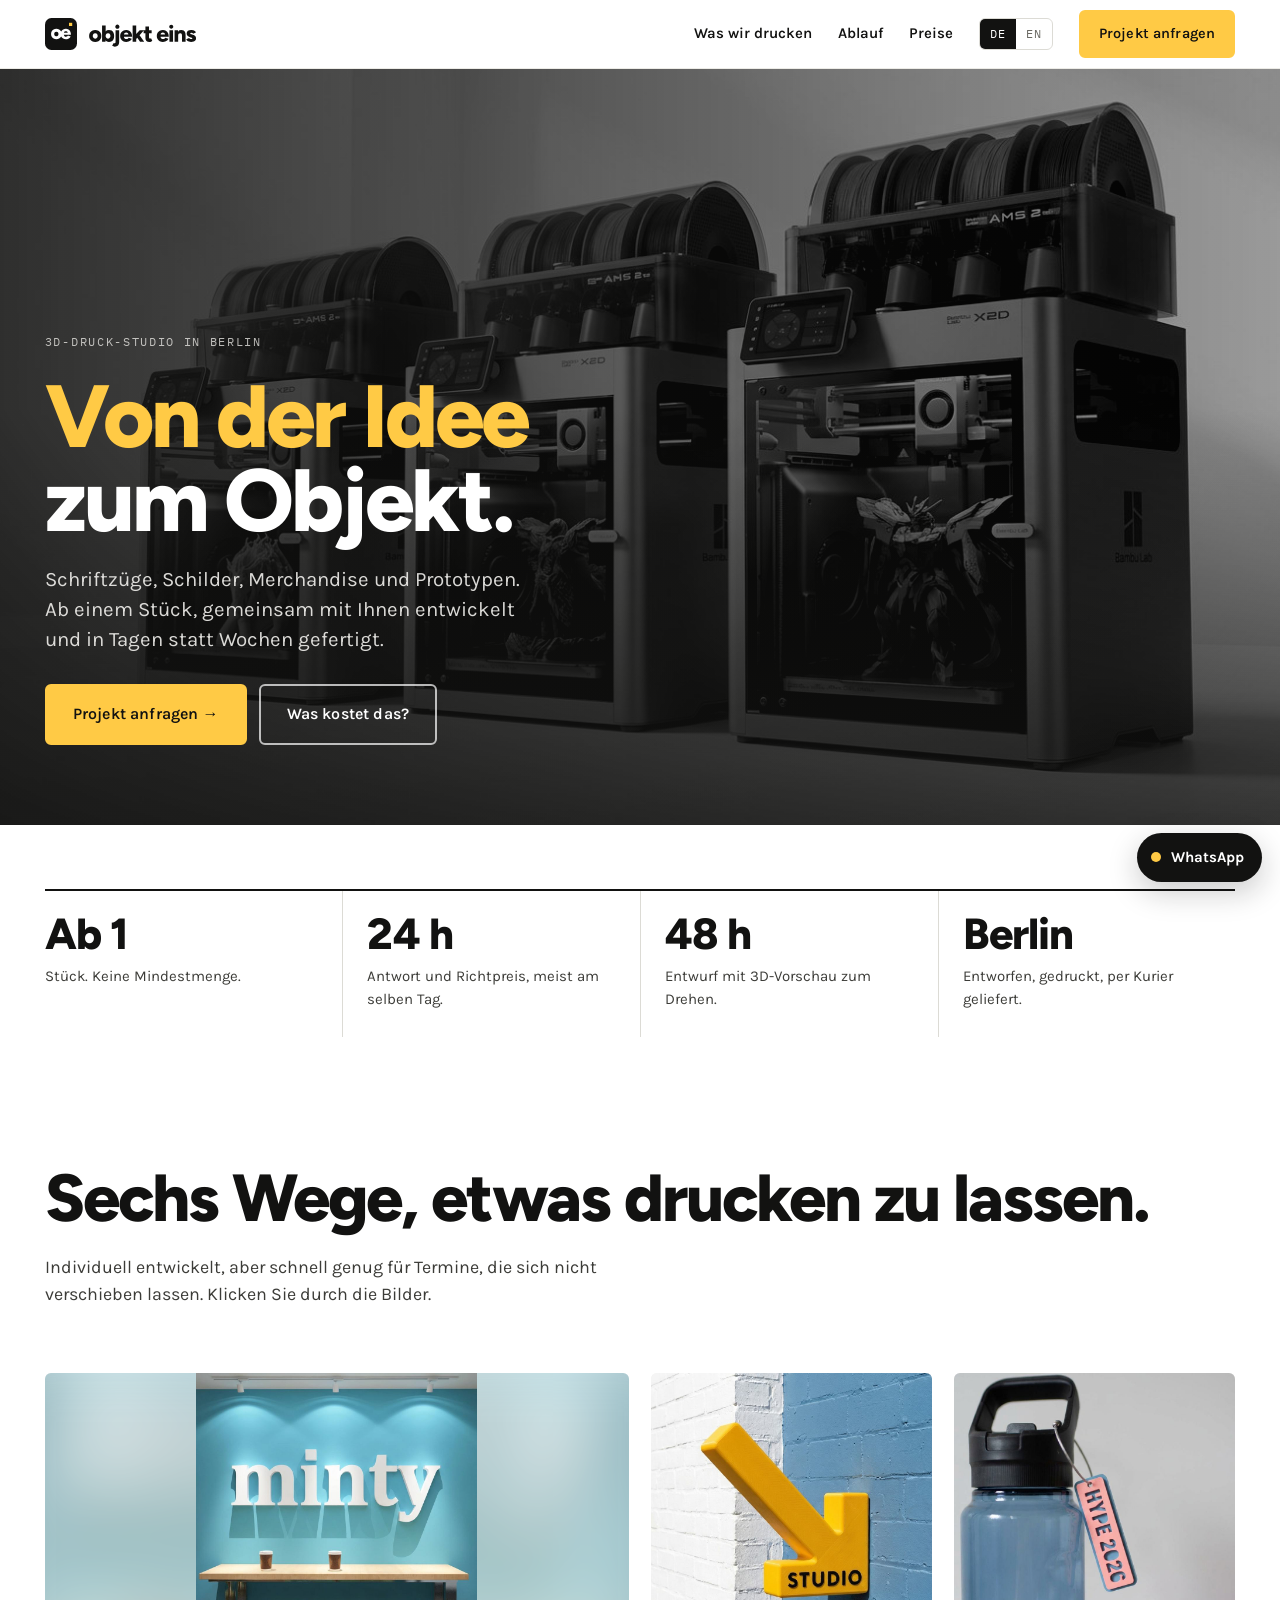
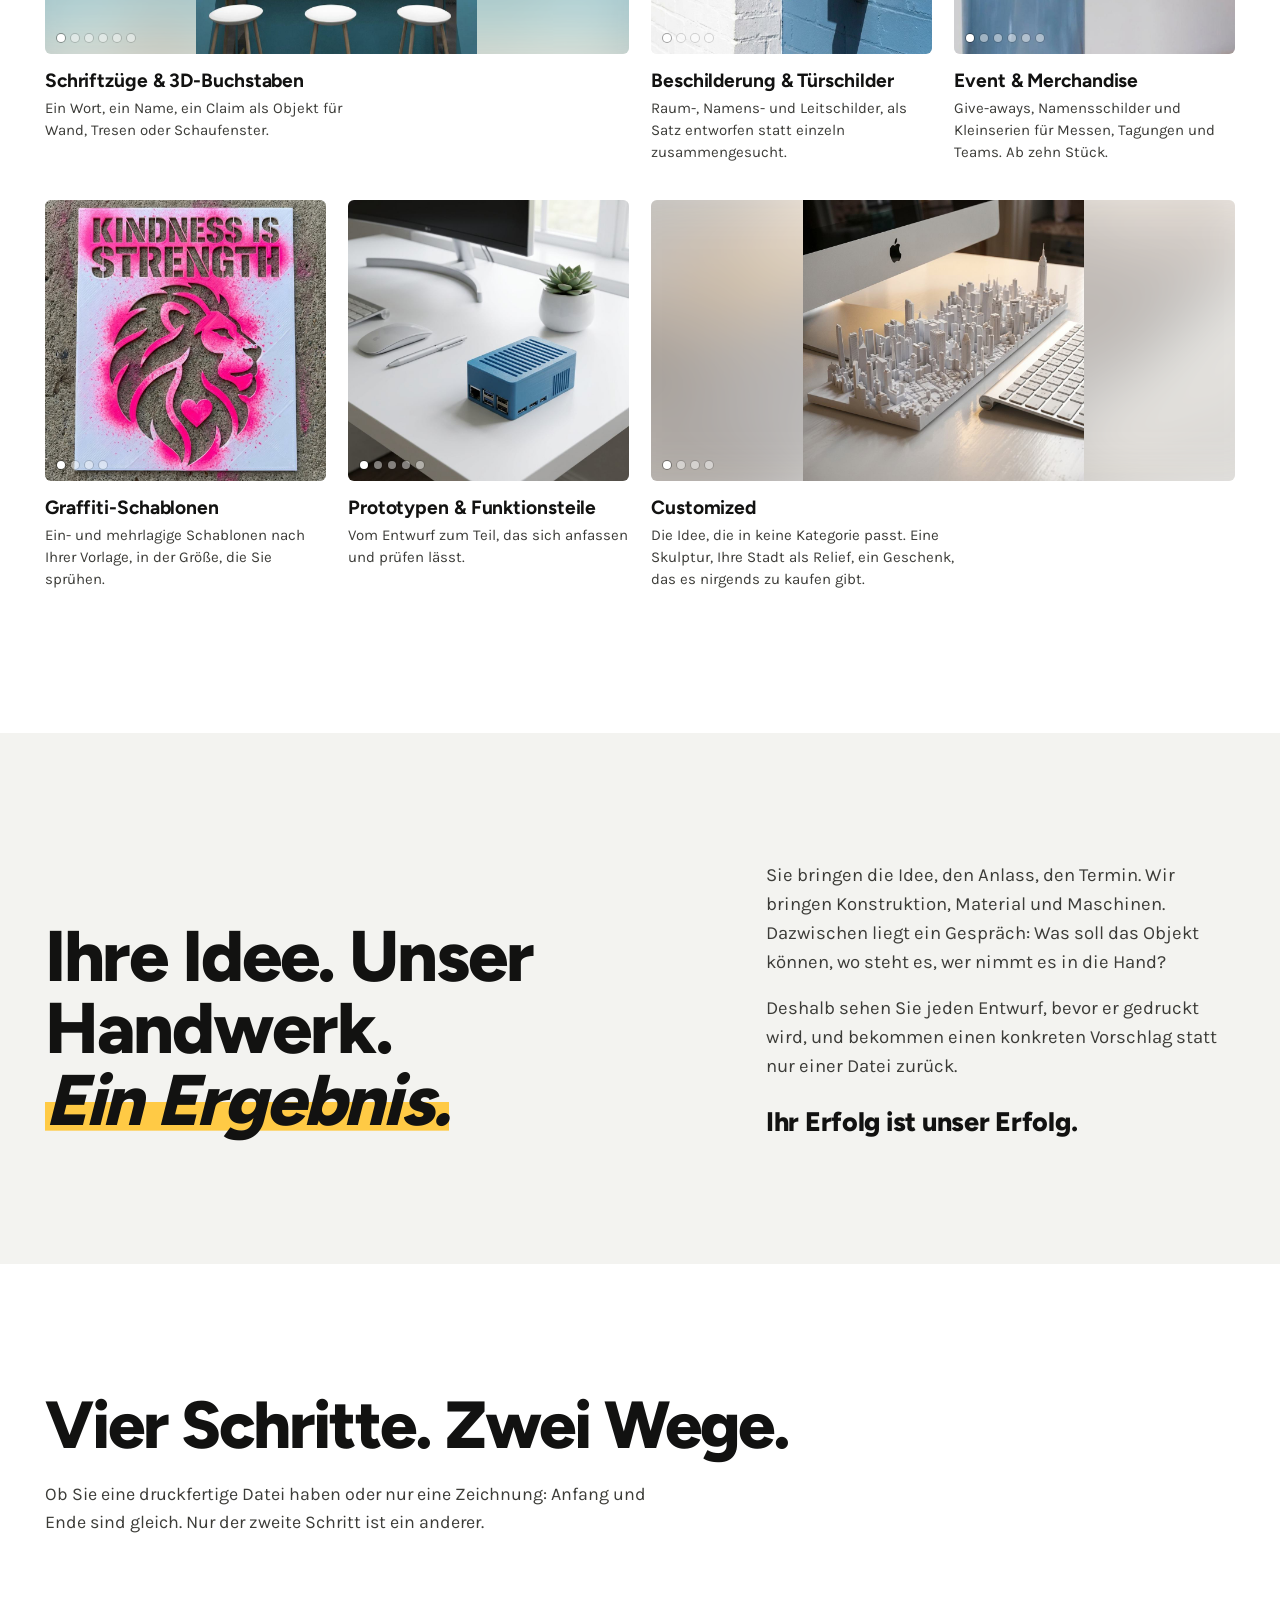
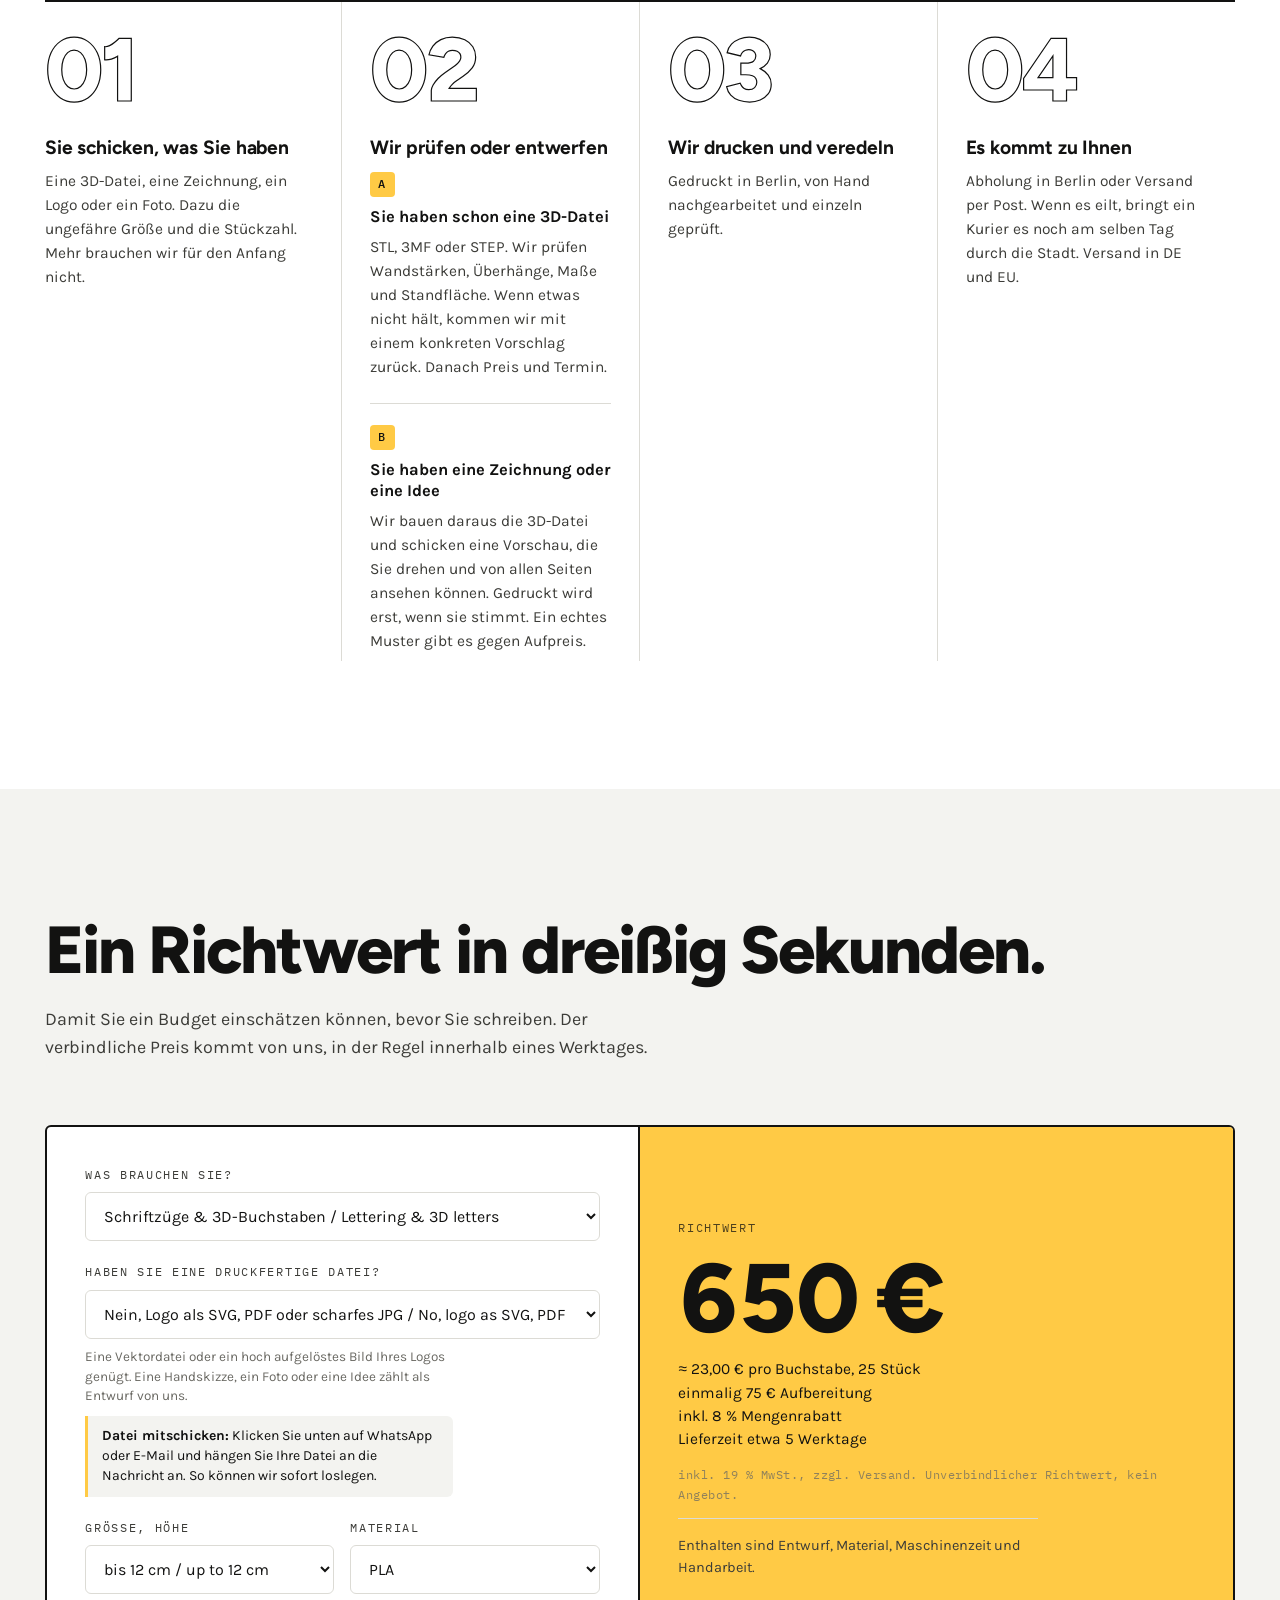
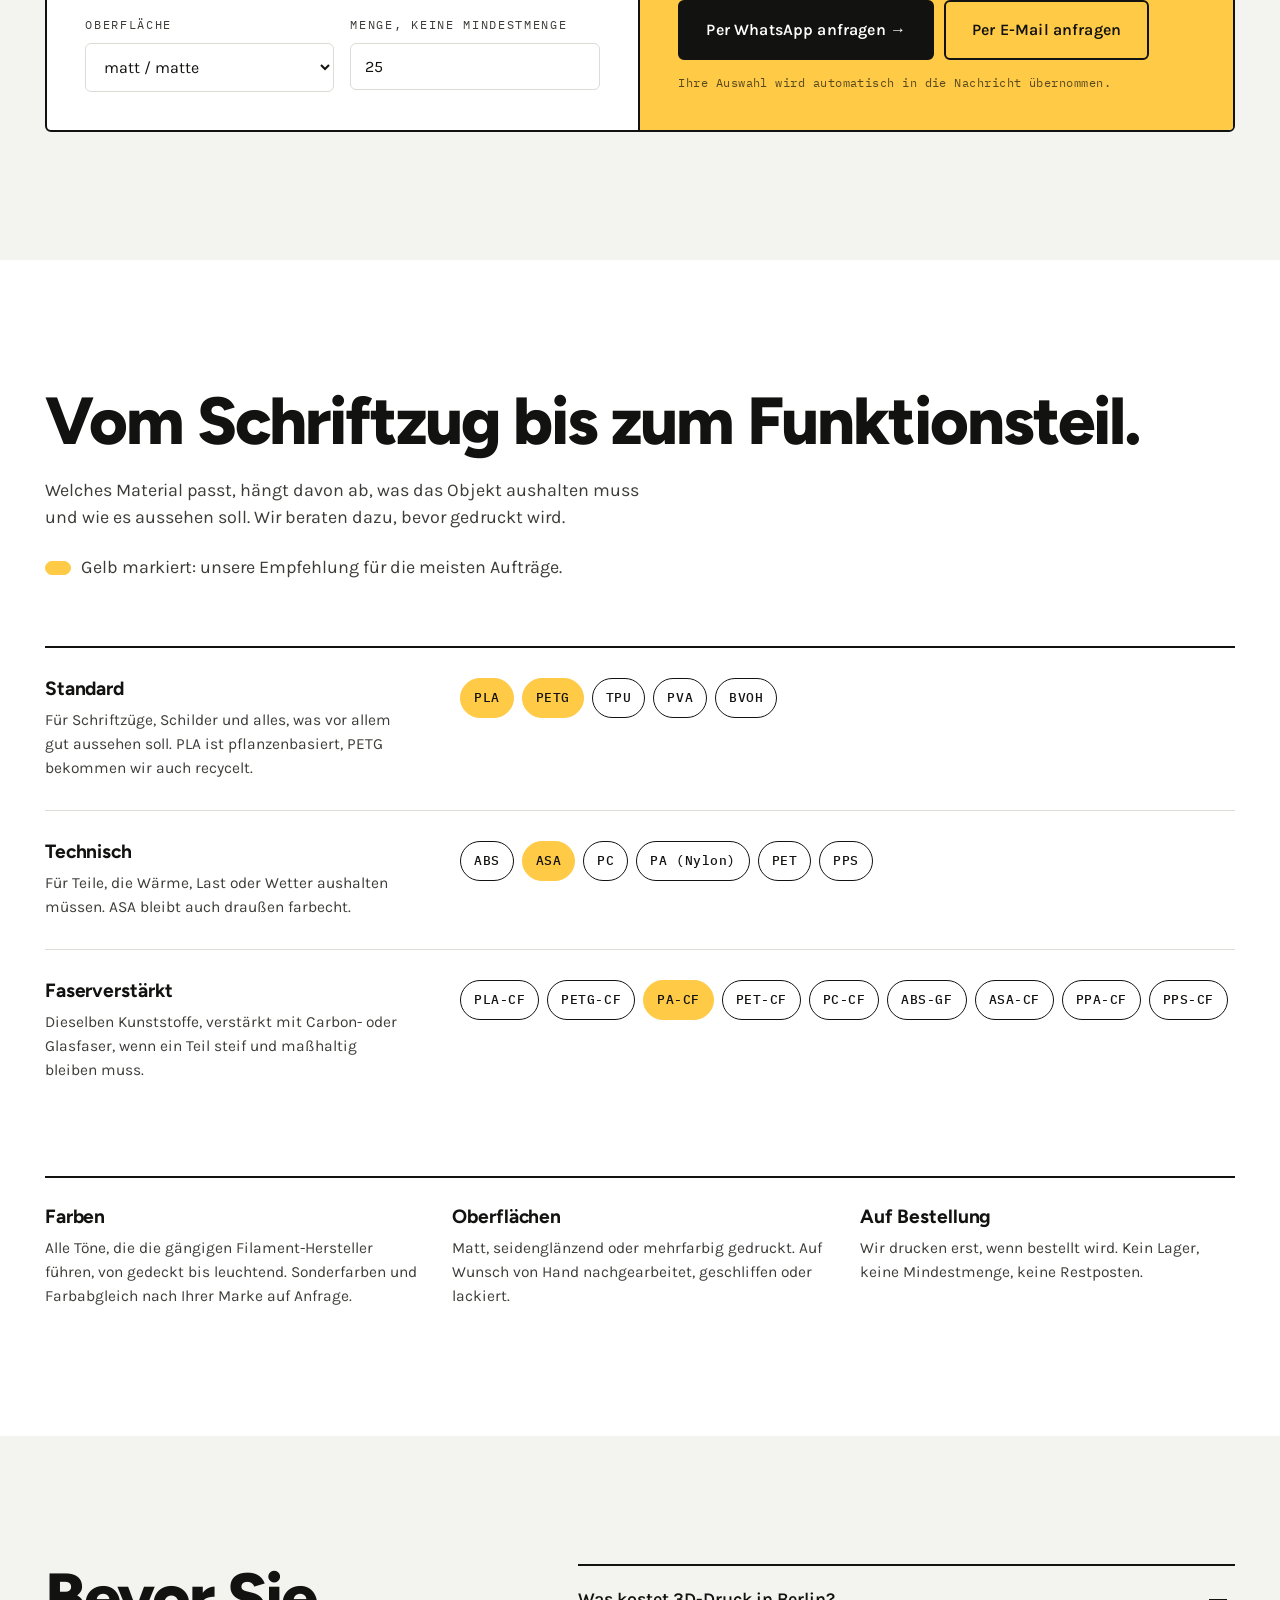
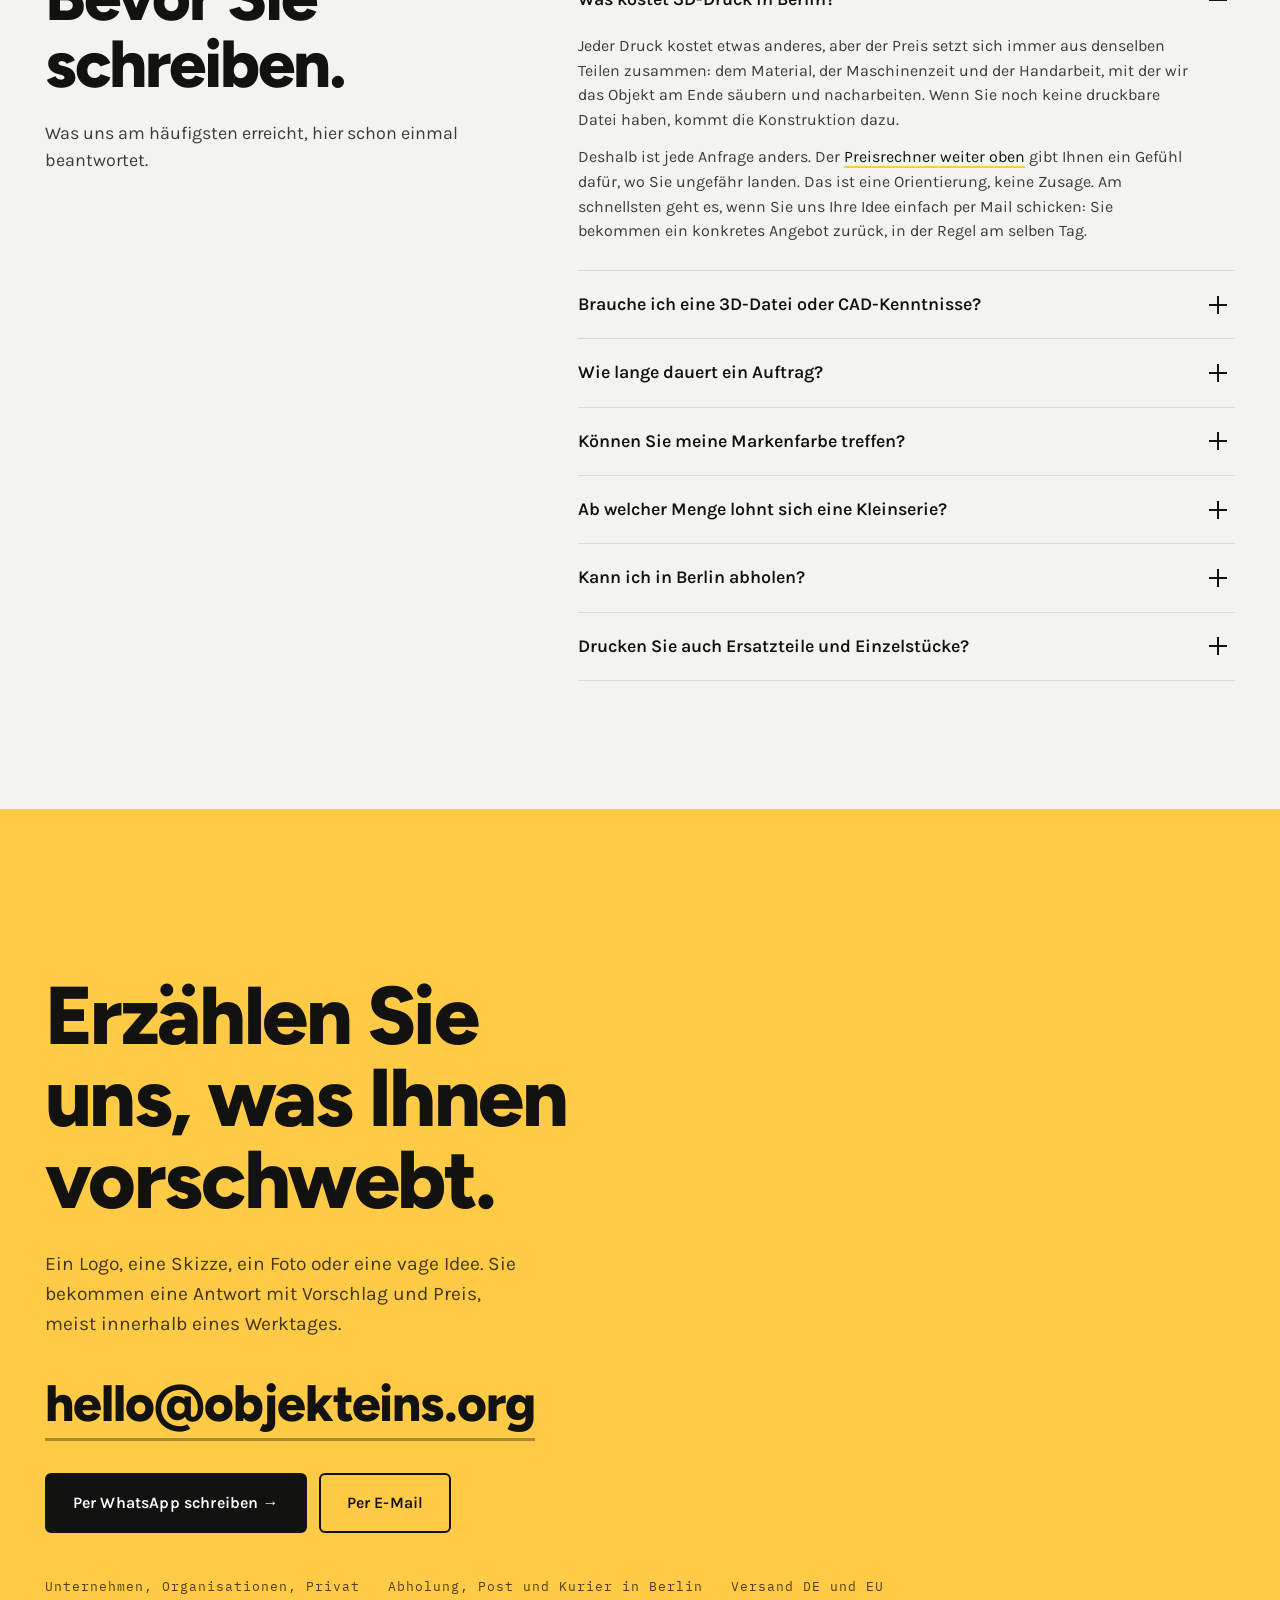
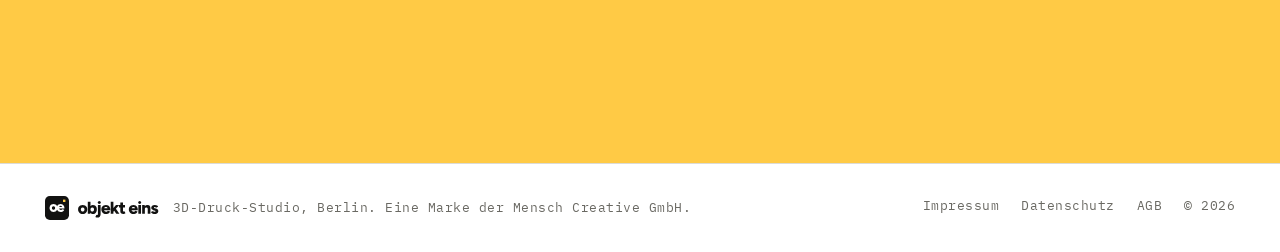
==== commit 69b55473: "Updated email to hello@" ====
--- a/index.html
+++ b/index.html
@@ -413,7 +413,7 @@
   "parentOrganization":{"@type":"Organization","name":"Mensch Creative GmbH"},
   "description":"3D-Druck-Studio in Berlin für individuelle Schriftzüge und Beschilderung, Graffiti-Schablonen, Event- und Merchandise-Objekte, Kleinserien sowie Prototypen und Ersatzteile. Jedes Stück wird einzeln entworfen und in Berlin gefertigt.",
   "url":"https://objekteins.org/",
-  "email":"hallo@objekteins.org",
+  "email":"hello@objekteins.org",
   "priceRange":"€€",
   "address":{"@type":"PostalAddress","addressLocality":"Berlin","addressRegion":"Berlin","addressCountry":"DE"},
   "areaServed":["Berlin","Deutschland"],
@@ -857,10 +857,10 @@
       <span data-lang="de">Ein Logo, eine Skizze, ein Foto oder eine vage Idee. Sie bekommen eine Antwort mit Vorschlag und Preis, meist innerhalb eines Werktages.</span>
       <span data-lang="en">A logo, a sketch, a photo or a vague idea. You will get a reply with a proposal and a price, usually within one working day.</span>
     </p>
-    <a class="mail rv" href="mailto:hallo@objekteins.org?subject=Anfrage%20objekt%20eins">hallo@objekteins.org</a>
+    <a class="mail rv" href="mailto:hello@objekteins.org?subject=Anfrage%20objekt%20eins">hello@objekteins.org</a>
     <div class="wa-row rv">
       <a class="btn" data-wa href="#"><span data-lang="de">Per WhatsApp schreiben &rarr;</span><span data-lang="en">Message us on WhatsApp &rarr;</span></a>
-      <a class="btn quiet" href="mailto:hallo@objekteins.org?subject=Anfrage%20objekt%20eins"><span data-lang="de">Per E-Mail</span><span data-lang="en">By email</span></a>
+      <a class="btn quiet" href="mailto:hello@objekteins.org?subject=Anfrage%20objekt%20eins"><span data-lang="de">Per E-Mail</span><span data-lang="en">By email</span></a>
     </div>
     <div class="fine rv">
       <span data-lang="de">Unternehmen, Organisationen, Privat</span><span data-lang="en">Businesses, organisations and private customers</span>
@@ -1219,7 +1219,7 @@
     cWa.setAttribute('href', 'https://wa.me/' + WA_NUMBER + '?text=' + encodeURIComponent(body));
     cWa.setAttribute('target', '_blank'); cWa.setAttribute('rel', 'noopener');
     var subj = de ? 'Anfrage \u00fcber den Preisrechner' : 'Quote request from the price calculator';
-    cMail.setAttribute('href', 'mailto:hallo@objekteins.org?subject=' + encodeURIComponent(subj) + '&body=' + encodeURIComponent(body));
+    cMail.setAttribute('href', 'mailto:hello@objekteins.org?subject=' + encodeURIComponent(subj) + '&body=' + encodeURIComponent(body));
   }
 
   [what, file, size, mat, fin, qty].forEach(function(el){
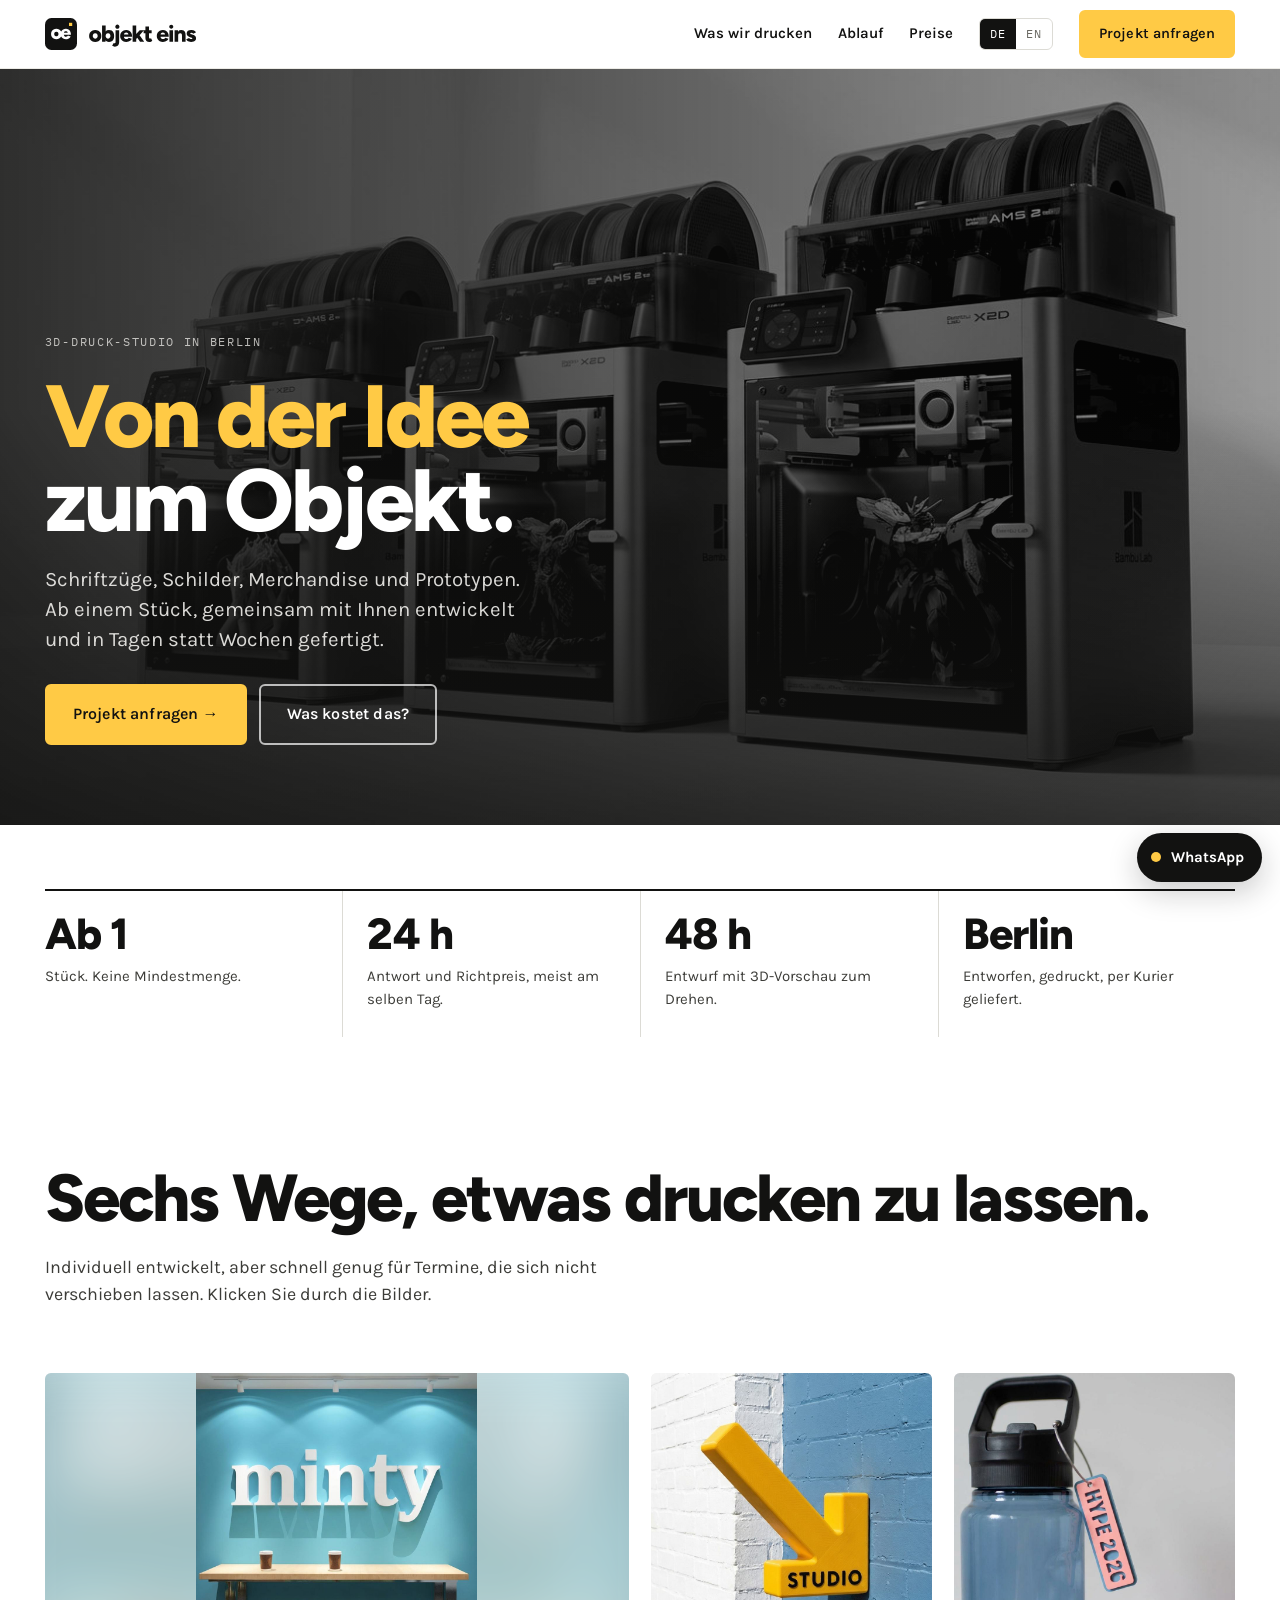
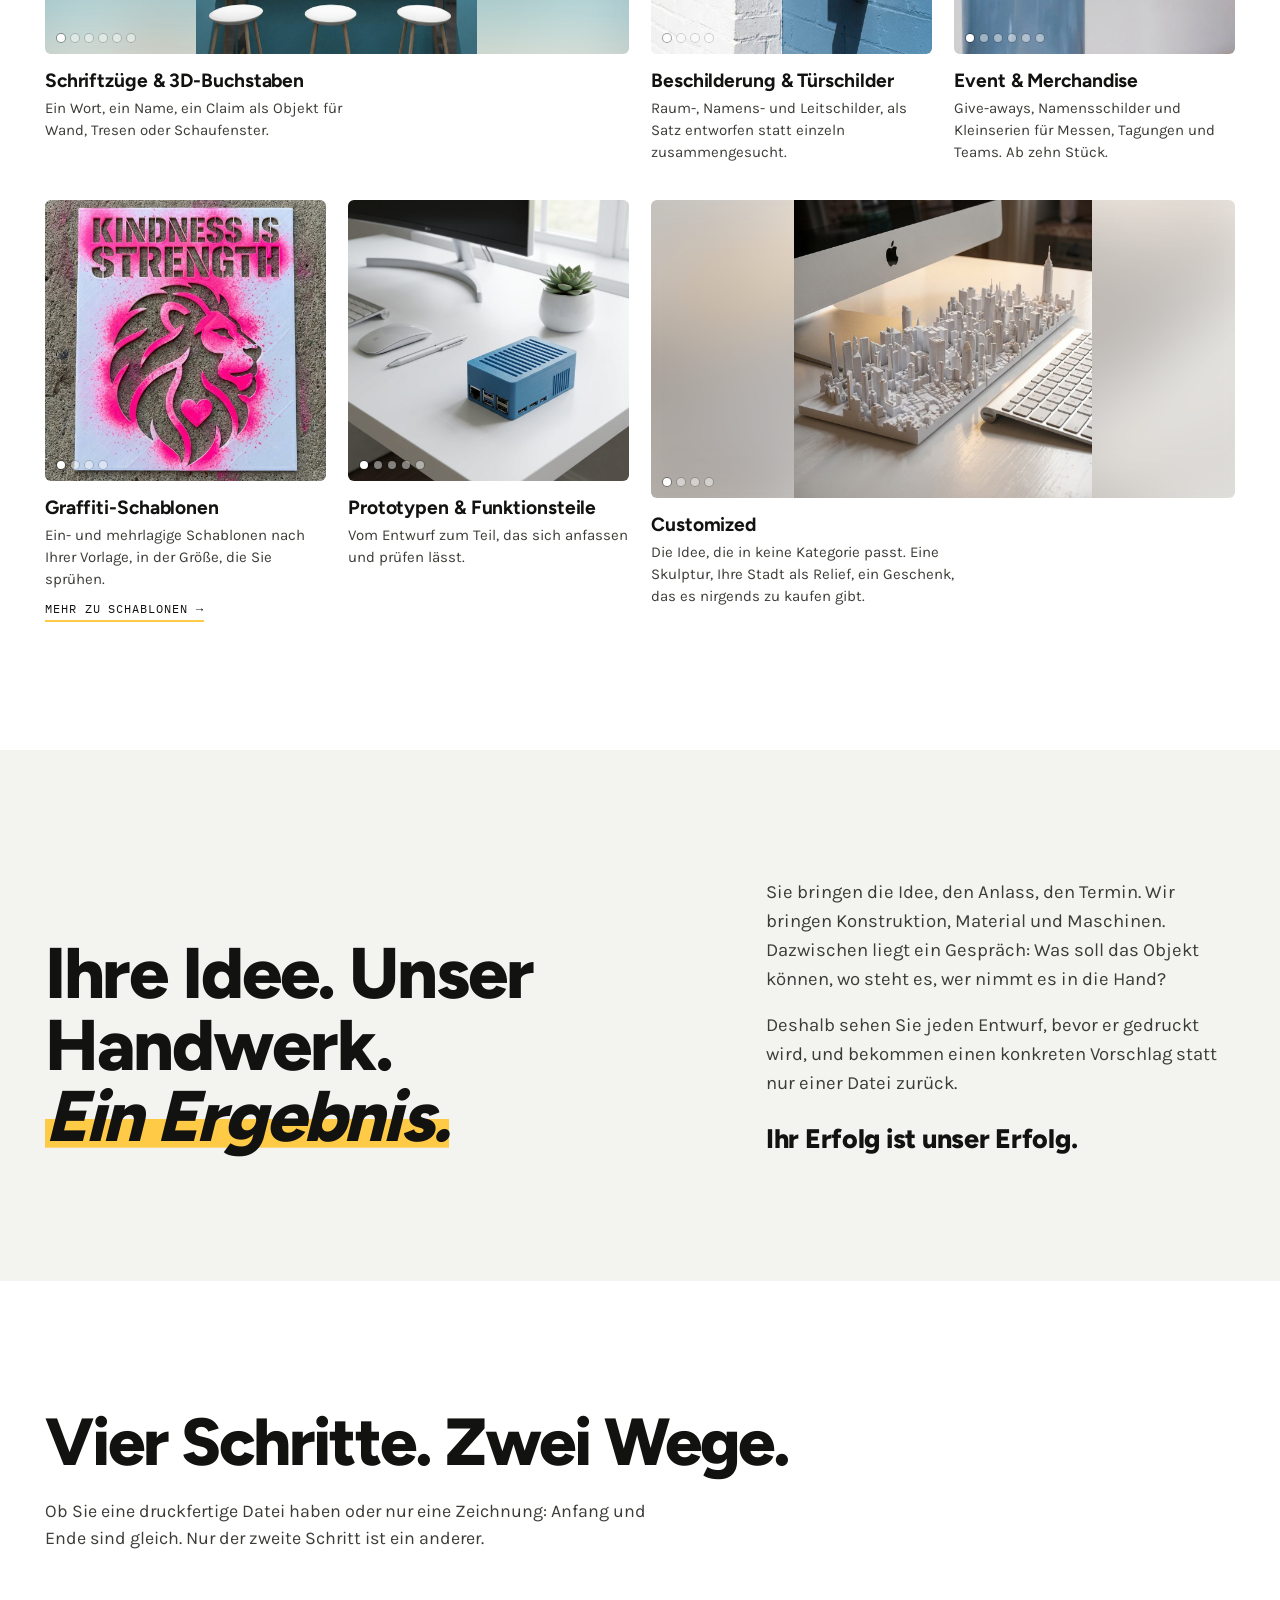
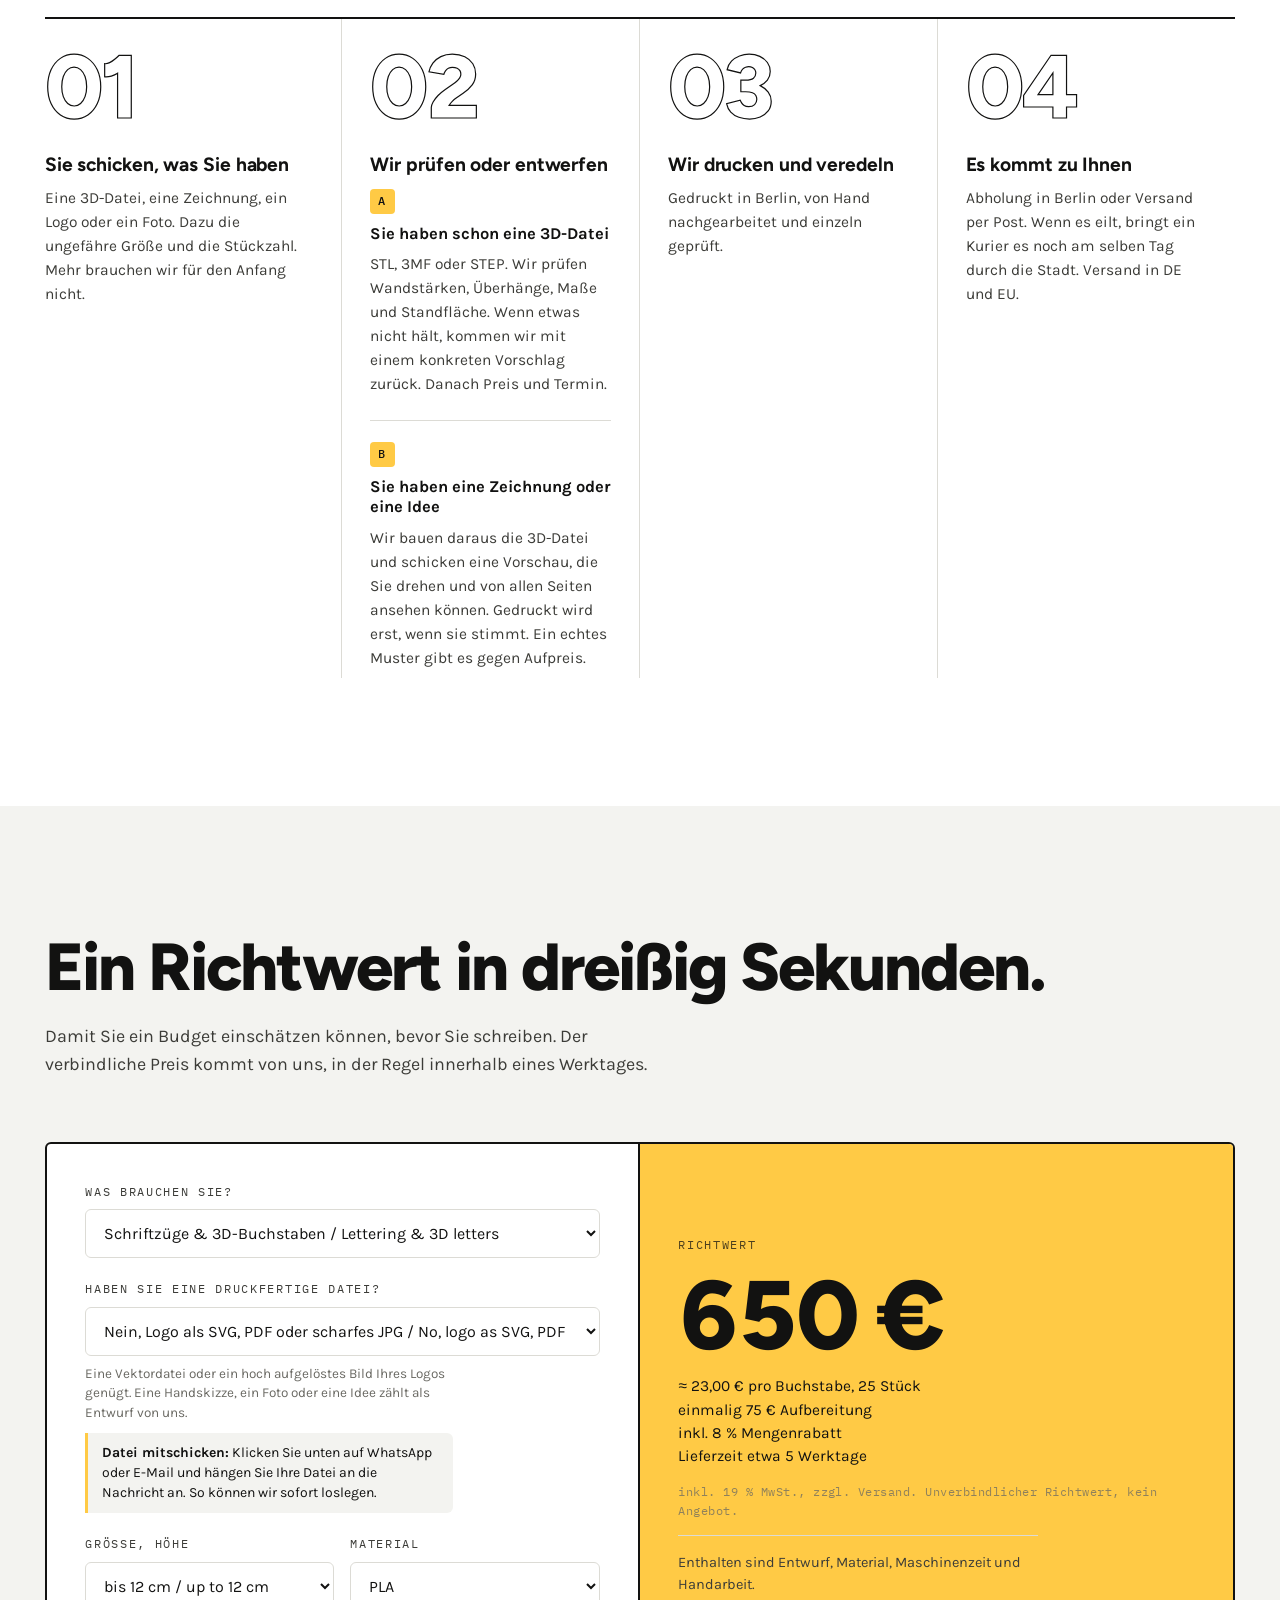
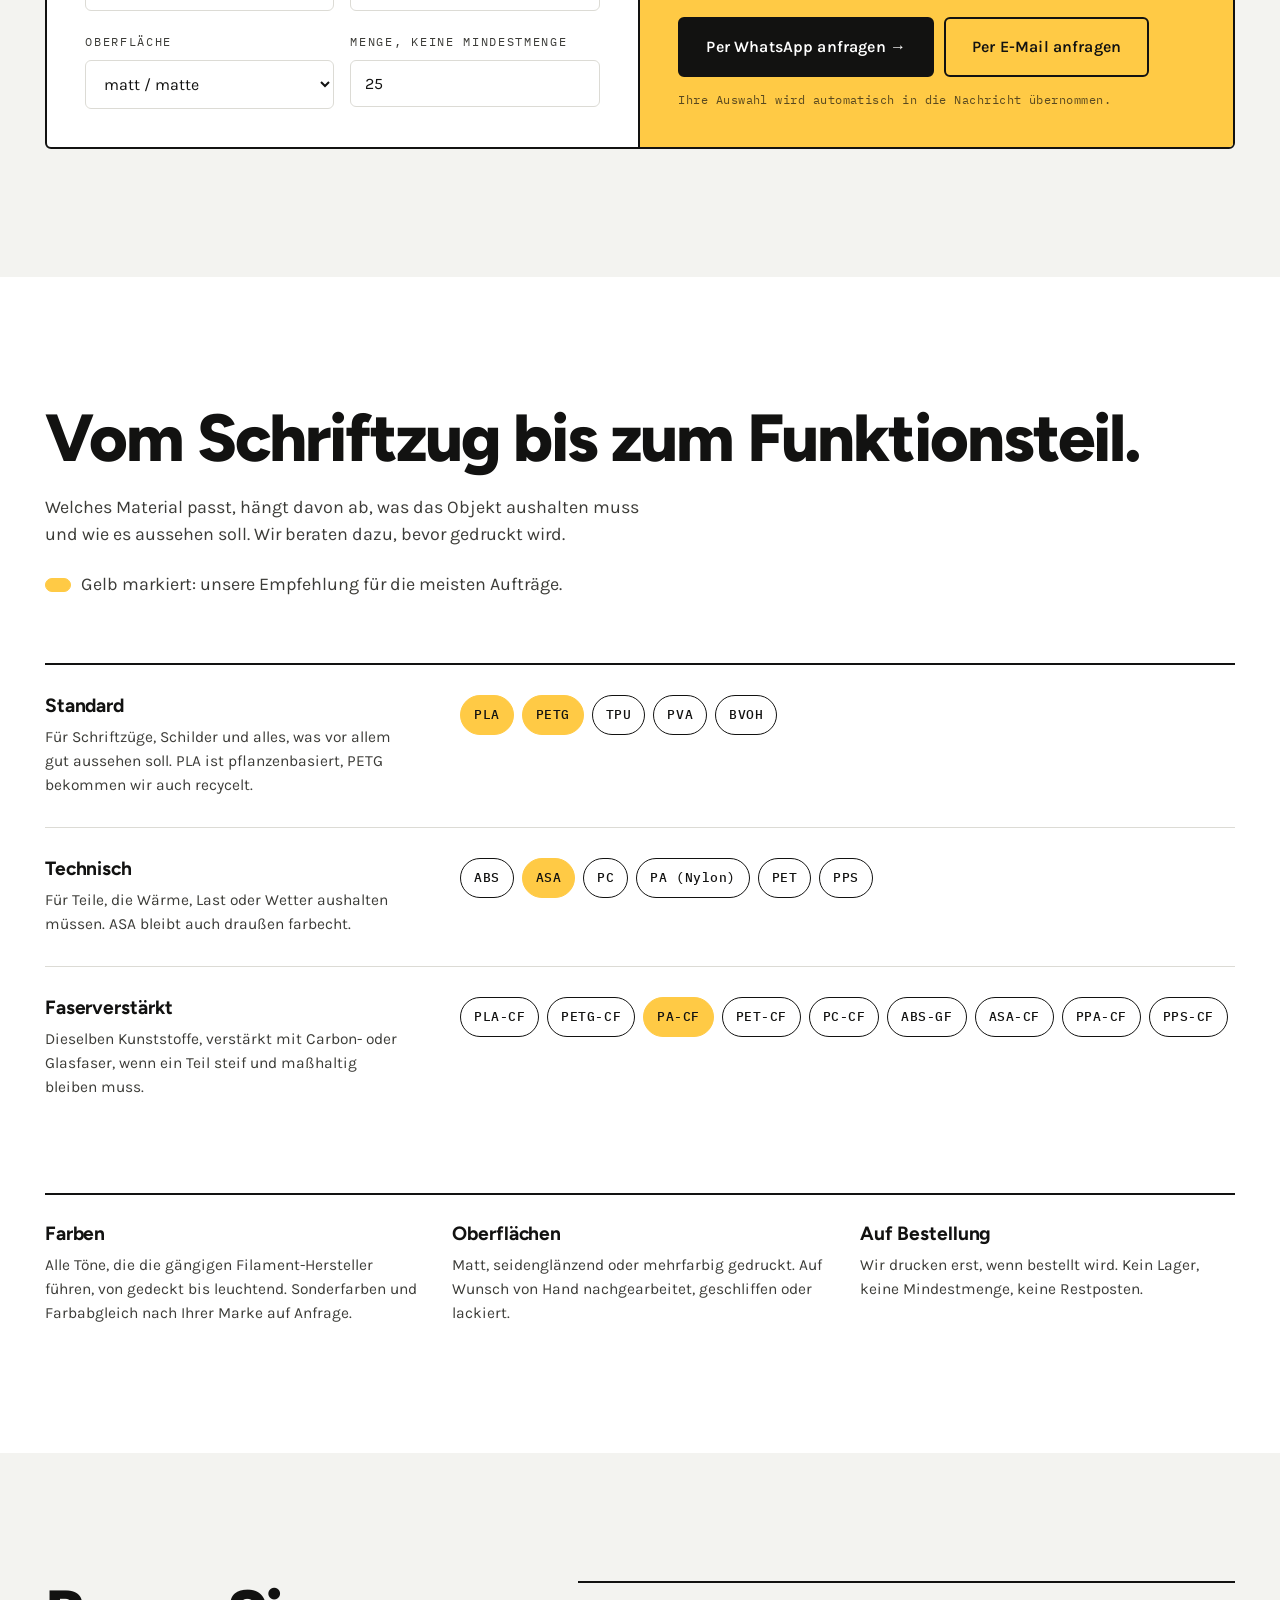
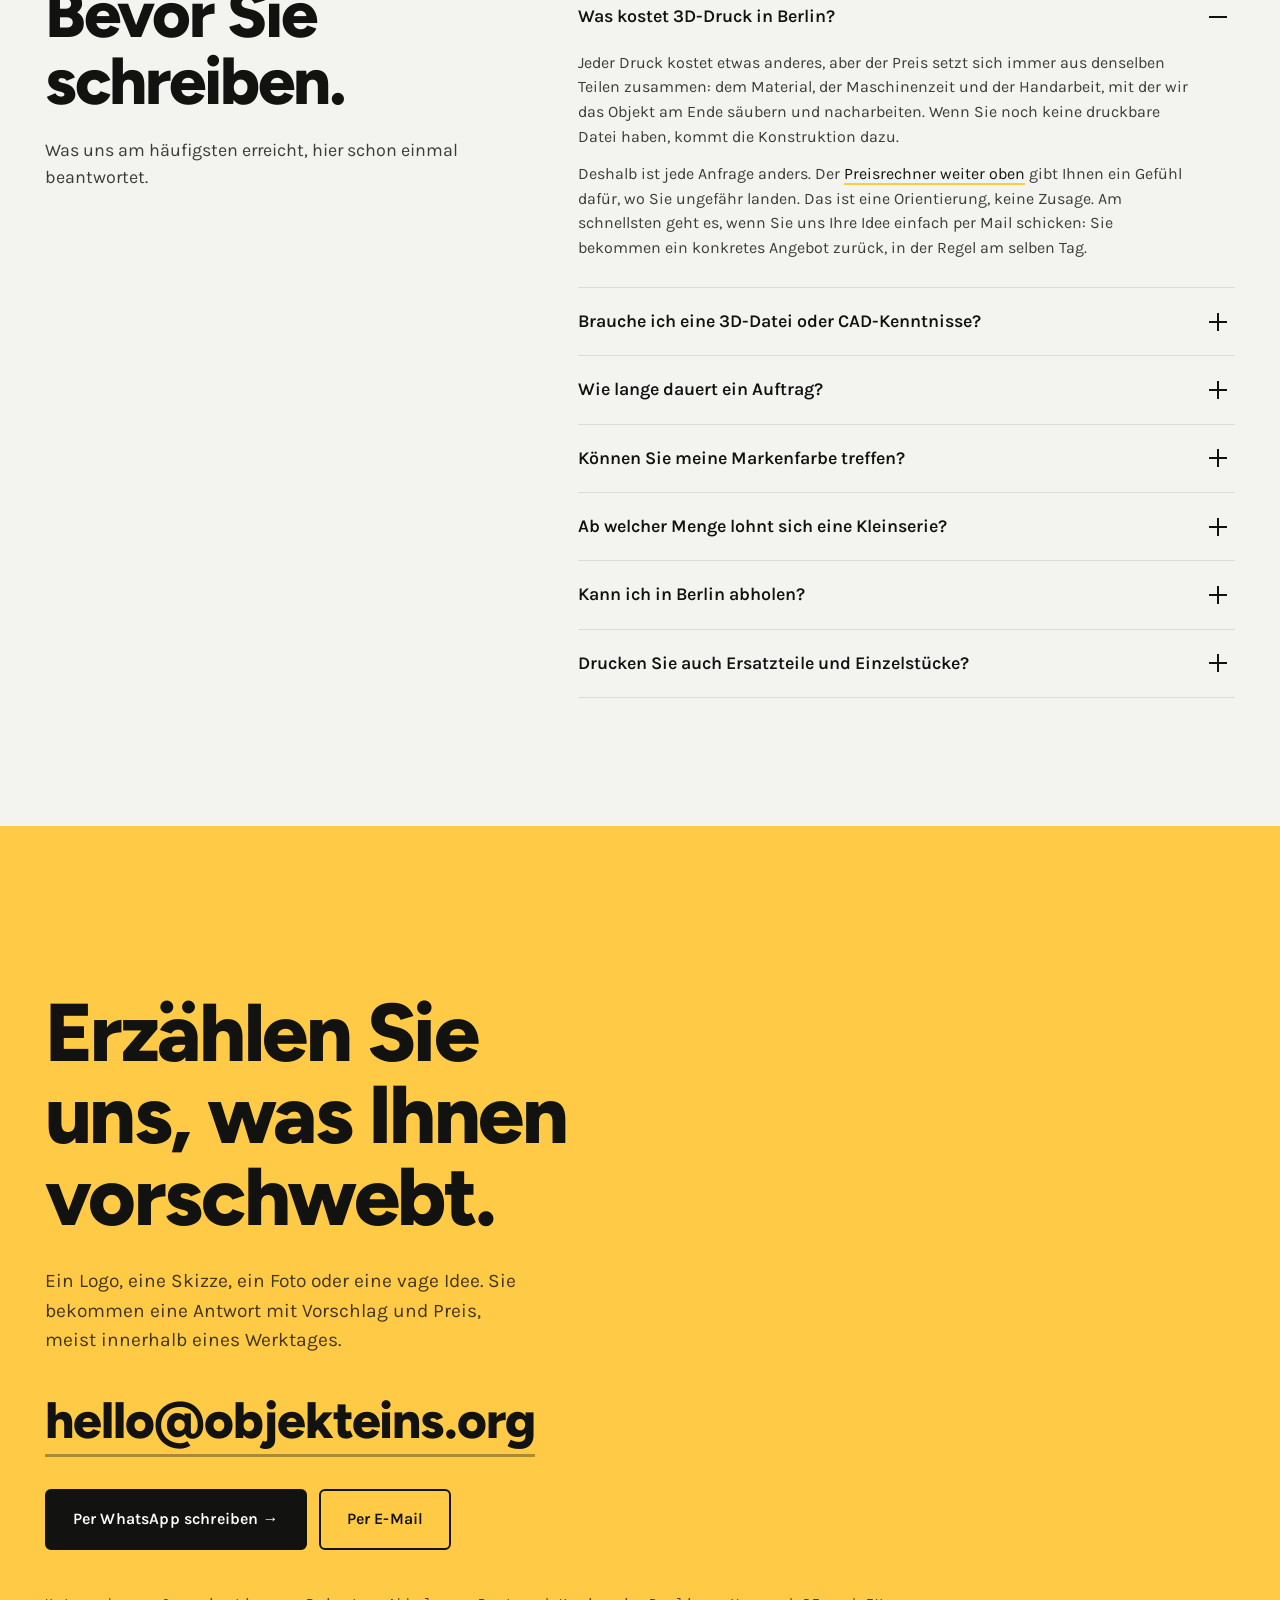
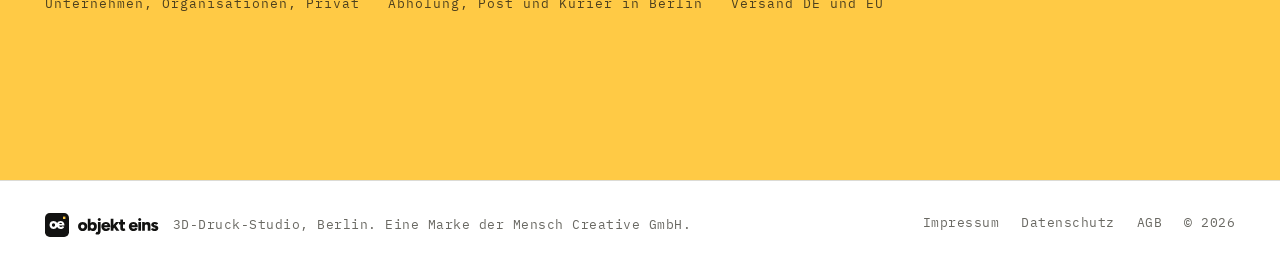
==== commit 0a8927e4: "Graffiti website update" ====
--- a/index.html
+++ b/index.html
@@ -223,9 +223,13 @@
 .frame:hover .arrow,.arrow:focus-visible{opacity:1}
 .arrow.prev{left:0}.arrow.next{right:0}
 @media(hover:none){.arrow{display:none}}
-.cap{padding:16px 0 0;height:124px}
+.cap{padding:16px 0 0;min-height:124px}
 .cap h3{margin-bottom:6px}
 .cap p{font-size:15px;color:var(--ink-2);max-width:36ch;line-height:1.45}
+.cap .caplink{text-decoration:none}
+.cap .caplink:hover{text-decoration:underline;text-decoration-color:var(--accent);text-decoration-thickness:3px;text-underline-offset:5px}
+.cap .capmore{display:inline-block;margin-top:9px;font-family:var(--mono);font-size:12px;letter-spacing:.08em;text-transform:uppercase;text-decoration:none;color:var(--ink);border-bottom:2px solid var(--accent);padding-bottom:2px}
+.cap .capmore:hover{background:var(--accent)}
 @media(max-width:900px){
   .tiles{grid-template-columns:1fr 1fr;gap:18px}
   .cap{height:auto}
@@ -953,7 +957,8 @@
     {k:'serie', t:['Event & Merchandise','Event & merchandise'],
      d:['Give-aways, Namensschilder und Kleinserien für Messen, Tagungen und Teams. Ab zehn Stück.',
         'Give-aways, name badges and short runs for fairs, conferences and teams. From ten pieces.']},
-    {k:'schablone', t:['Graffiti-Schablonen','Graffiti stencils'],
+    {k:'schablone', href:'graffiti-schablonen.html', hrefEn:'graffiti-stencils.html', more:['Mehr zu Schablonen','More on stencils'],
+     t:['Graffiti-Schablonen','Graffiti stencils'],
      d:['Ein- und mehrlagige Schablonen nach Ihrer Vorlage, in der Größe, die Sie sprühen.',
         'Single and multi-layer stencils from your artwork, at the size you spray.']},
     {k:'proto', t:['Prototypen & Funktionsteile','Prototypes & working parts'],
@@ -1029,8 +1034,29 @@
 
     var cap = document.createElement('div');
     cap.className = 'cap';
-    cap.appendChild(bi('h3', item.t[0], item.t[1]));
+    if (item.href){
+      var h3 = document.createElement('h3');
+      var ha = document.createElement('a');
+      ha.className = 'caplink';
+      ha.setAttribute('href', item.href);
+      ha.setAttribute('data-href-de', item.href);
+      if (item.hrefEn) ha.setAttribute('data-href-en', item.hrefEn);
+      ha.appendChild(bi('span', item.t[0], item.t[1]));
+      h3.appendChild(ha);
+      cap.appendChild(h3);
+    } else {
+      cap.appendChild(bi('h3', item.t[0], item.t[1]));
+    }
     cap.appendChild(bi('p',  item.d[0], item.d[1]));
+    if (item.href){
+      var ml = document.createElement('a');
+      ml.className = 'capmore';
+      ml.setAttribute('href', item.href);
+      ml.setAttribute('data-href-de', item.href);
+      if (item.hrefEn) ml.setAttribute('data-href-en', item.hrefEn);
+      ml.appendChild(bi('span', item.more[0] + ' \u2192', item.more[1] + ' \u2192'));
+      cap.appendChild(ml);
+    }
 
     tile.appendChild(frame);
     tile.appendChild(cap);
@@ -1081,6 +1107,10 @@
     bDE.setAttribute('aria-current', String(l === 'de'));
     bEN.setAttribute('aria-current', String(l === 'en'));
     setWa(l);
+    document.querySelectorAll('[data-href-de]').forEach(function(a){
+      var t = a.getAttribute(l === 'en' ? 'data-href-en' : 'data-href-de');
+      if (t) a.setAttribute('href', t);
+    });
     render();
   }
   root.setAttribute('lang','de');
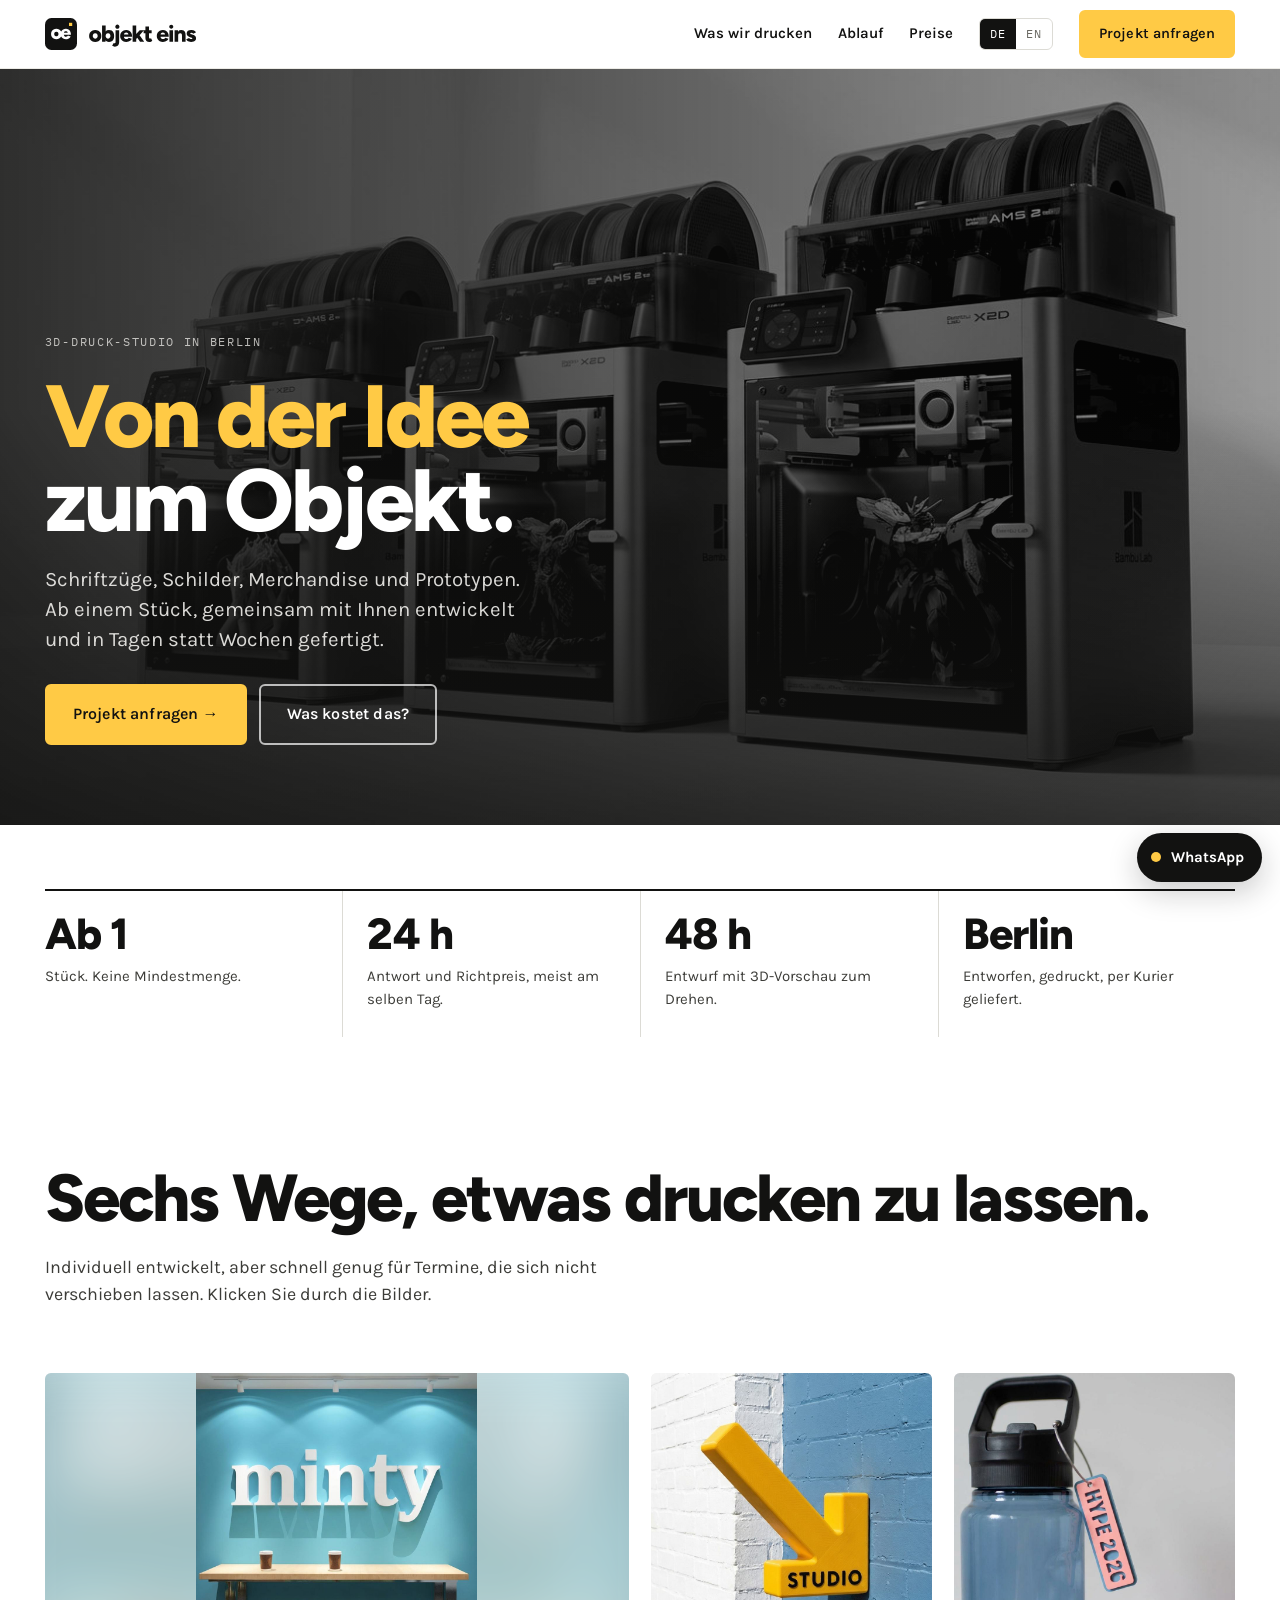
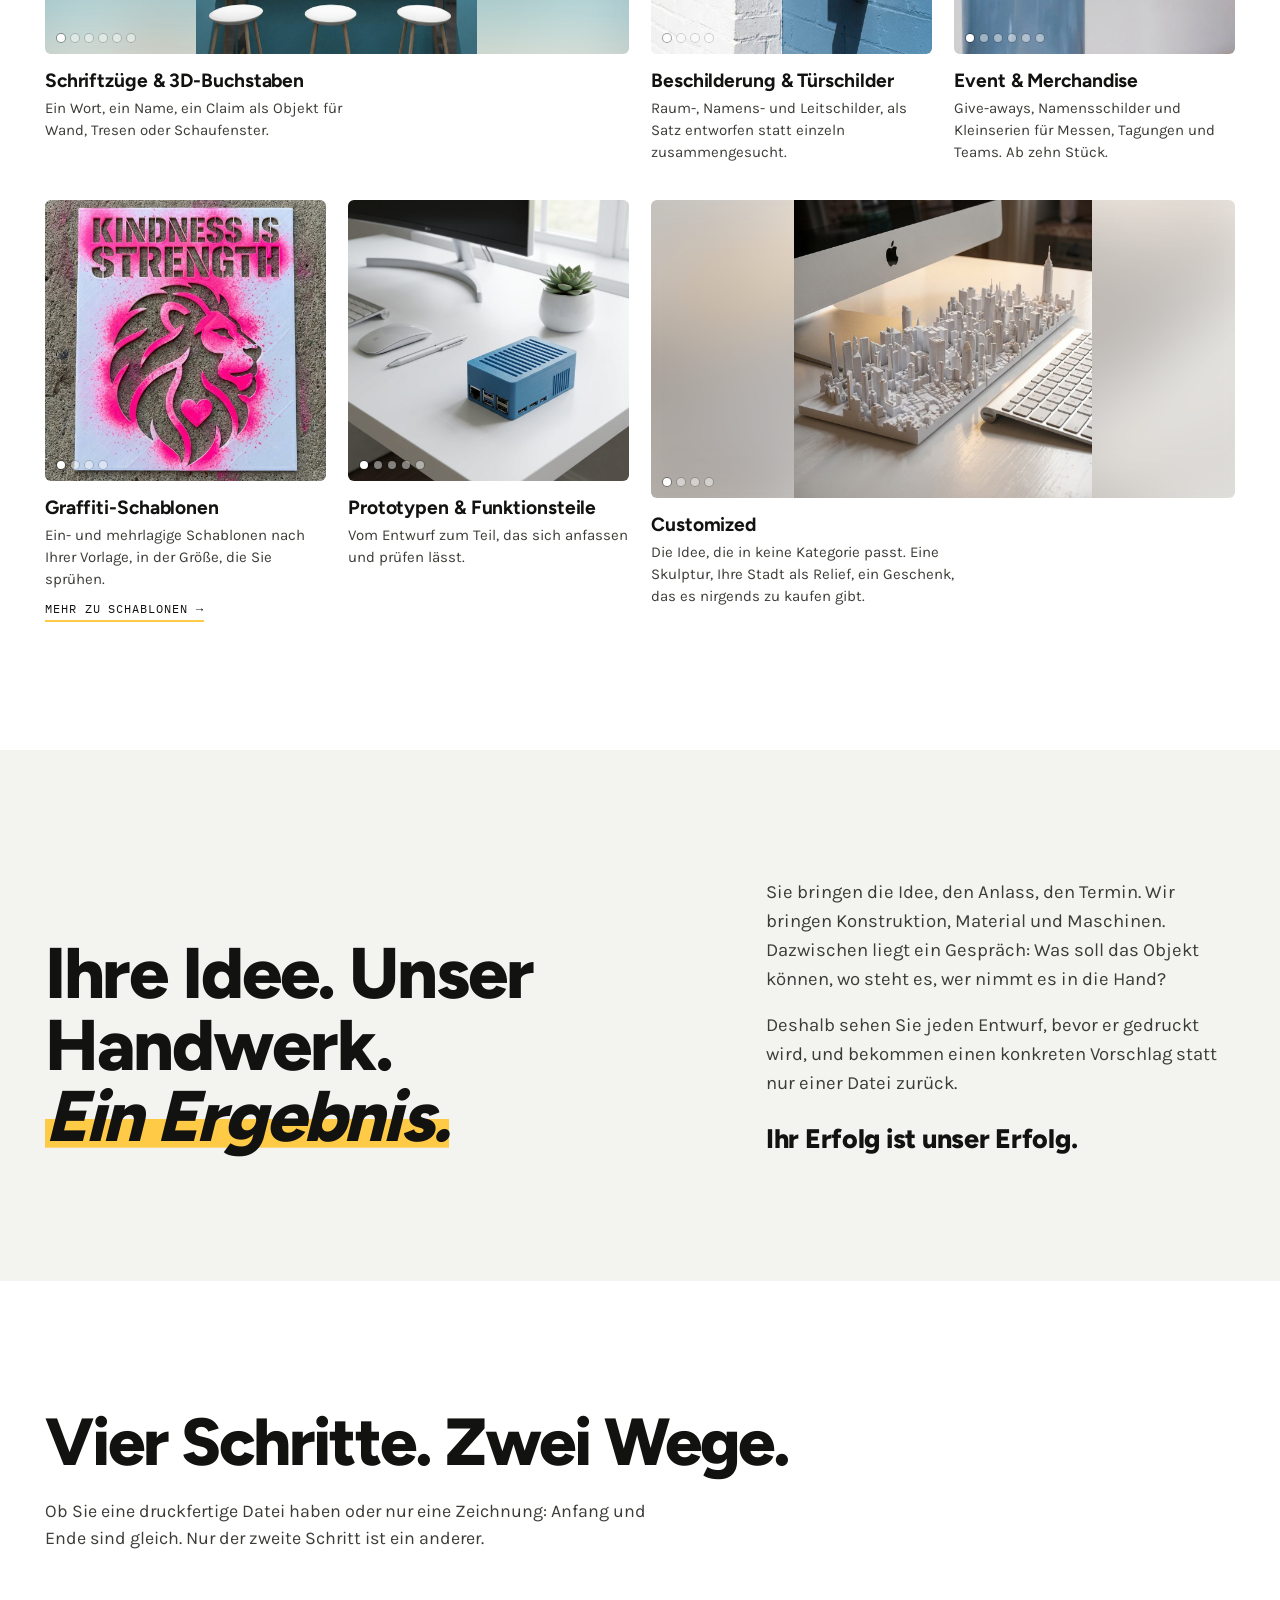
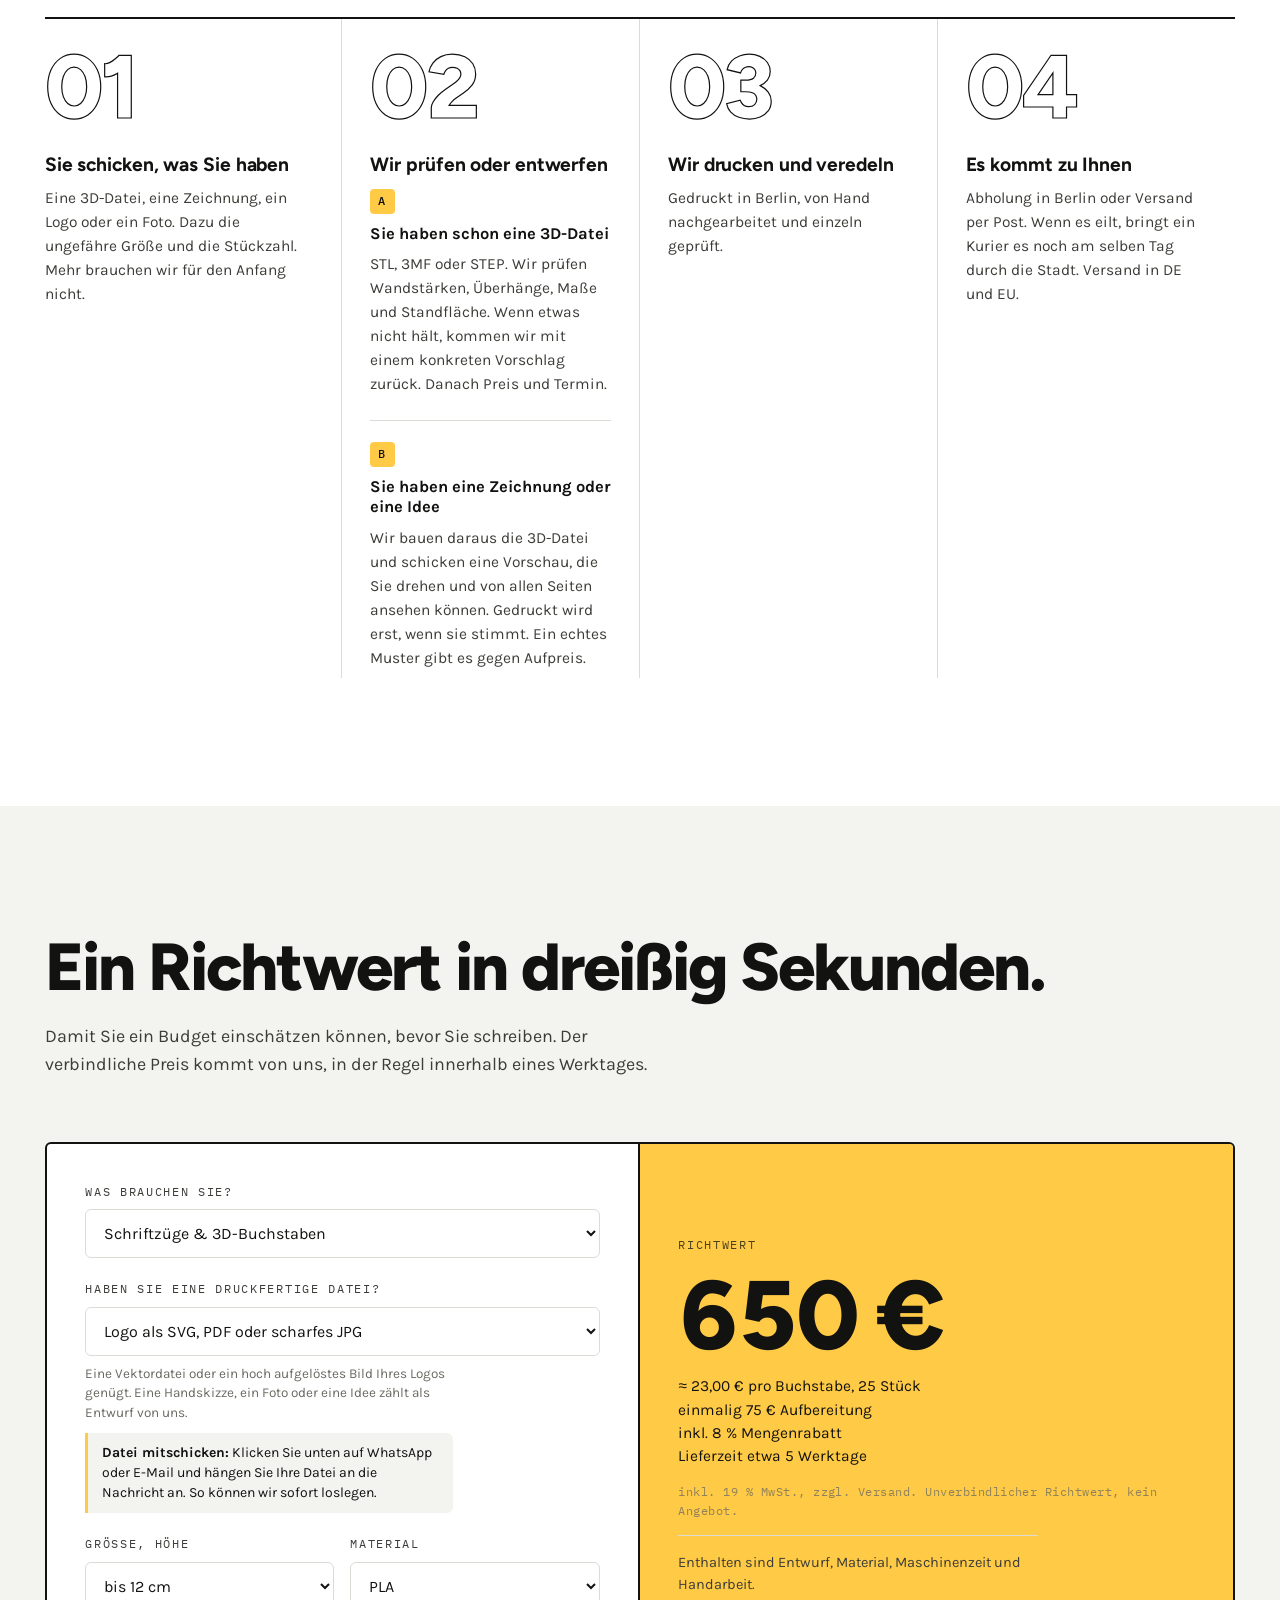
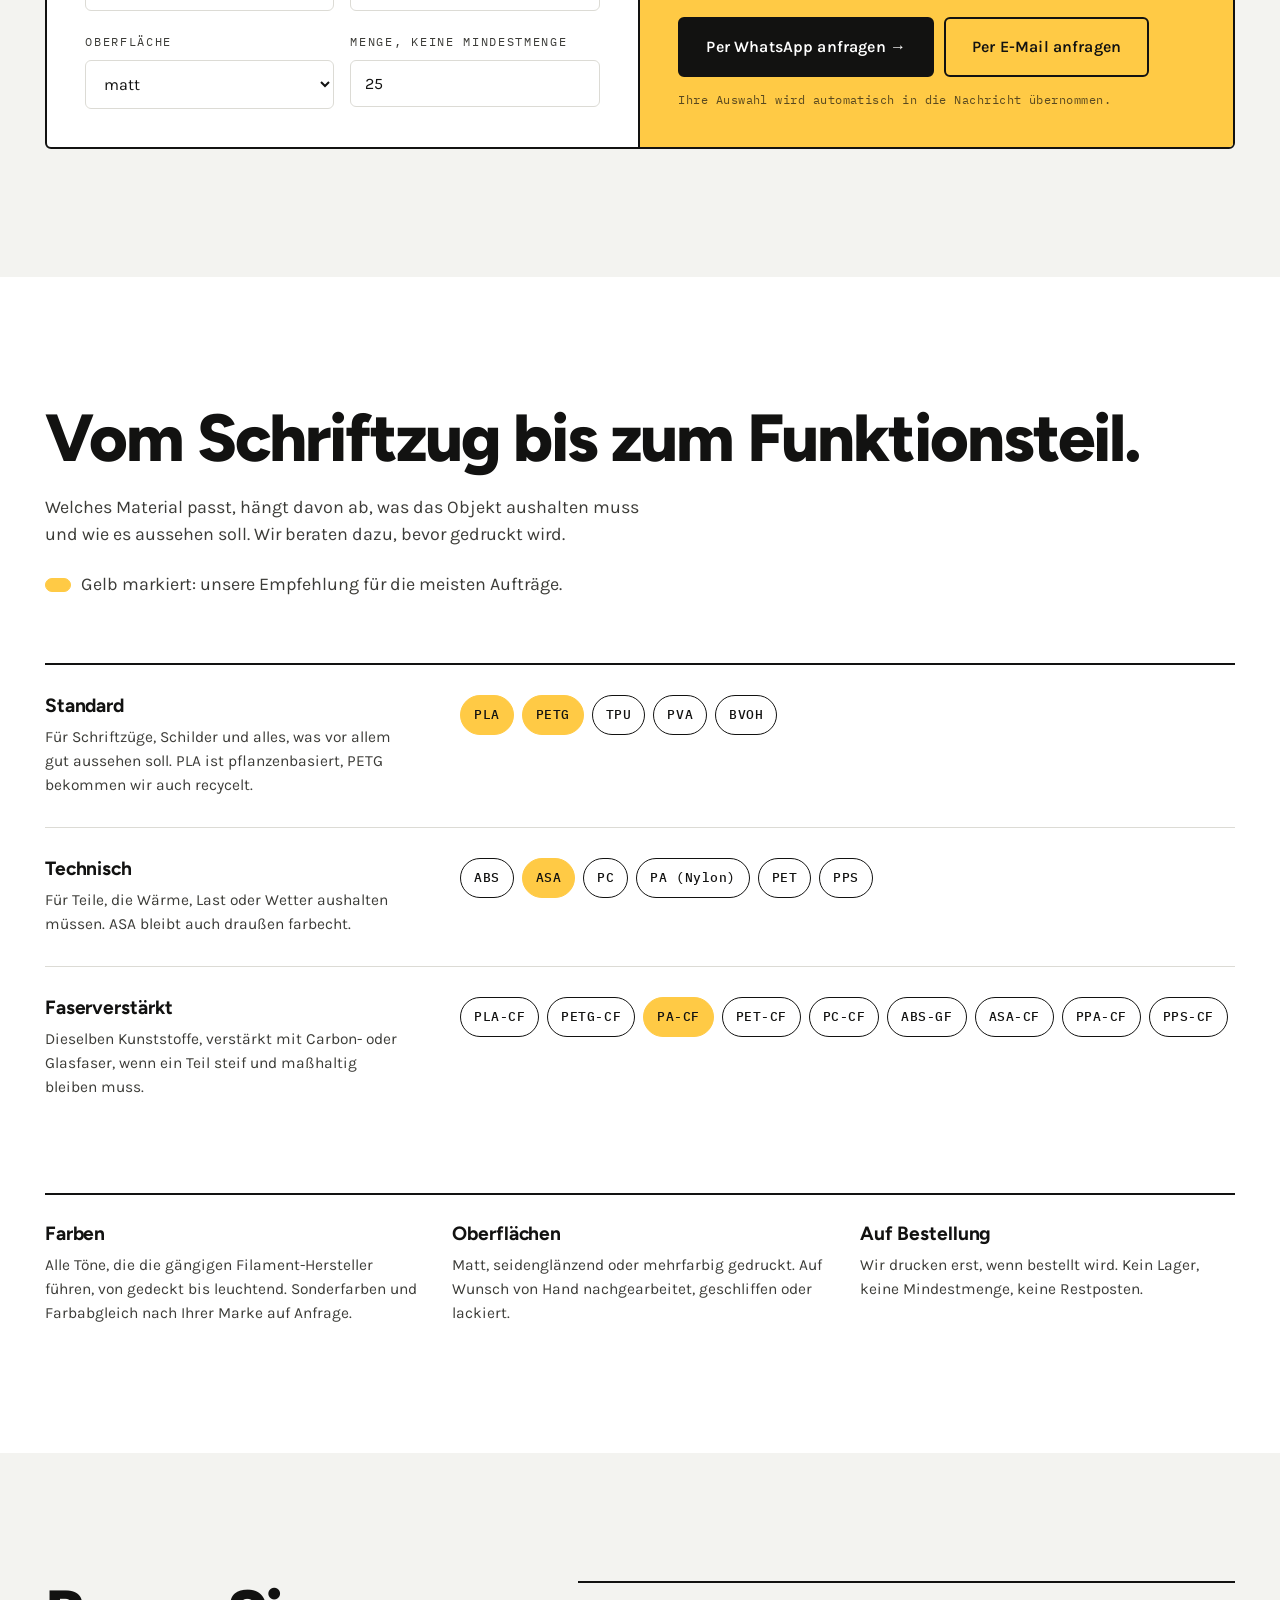
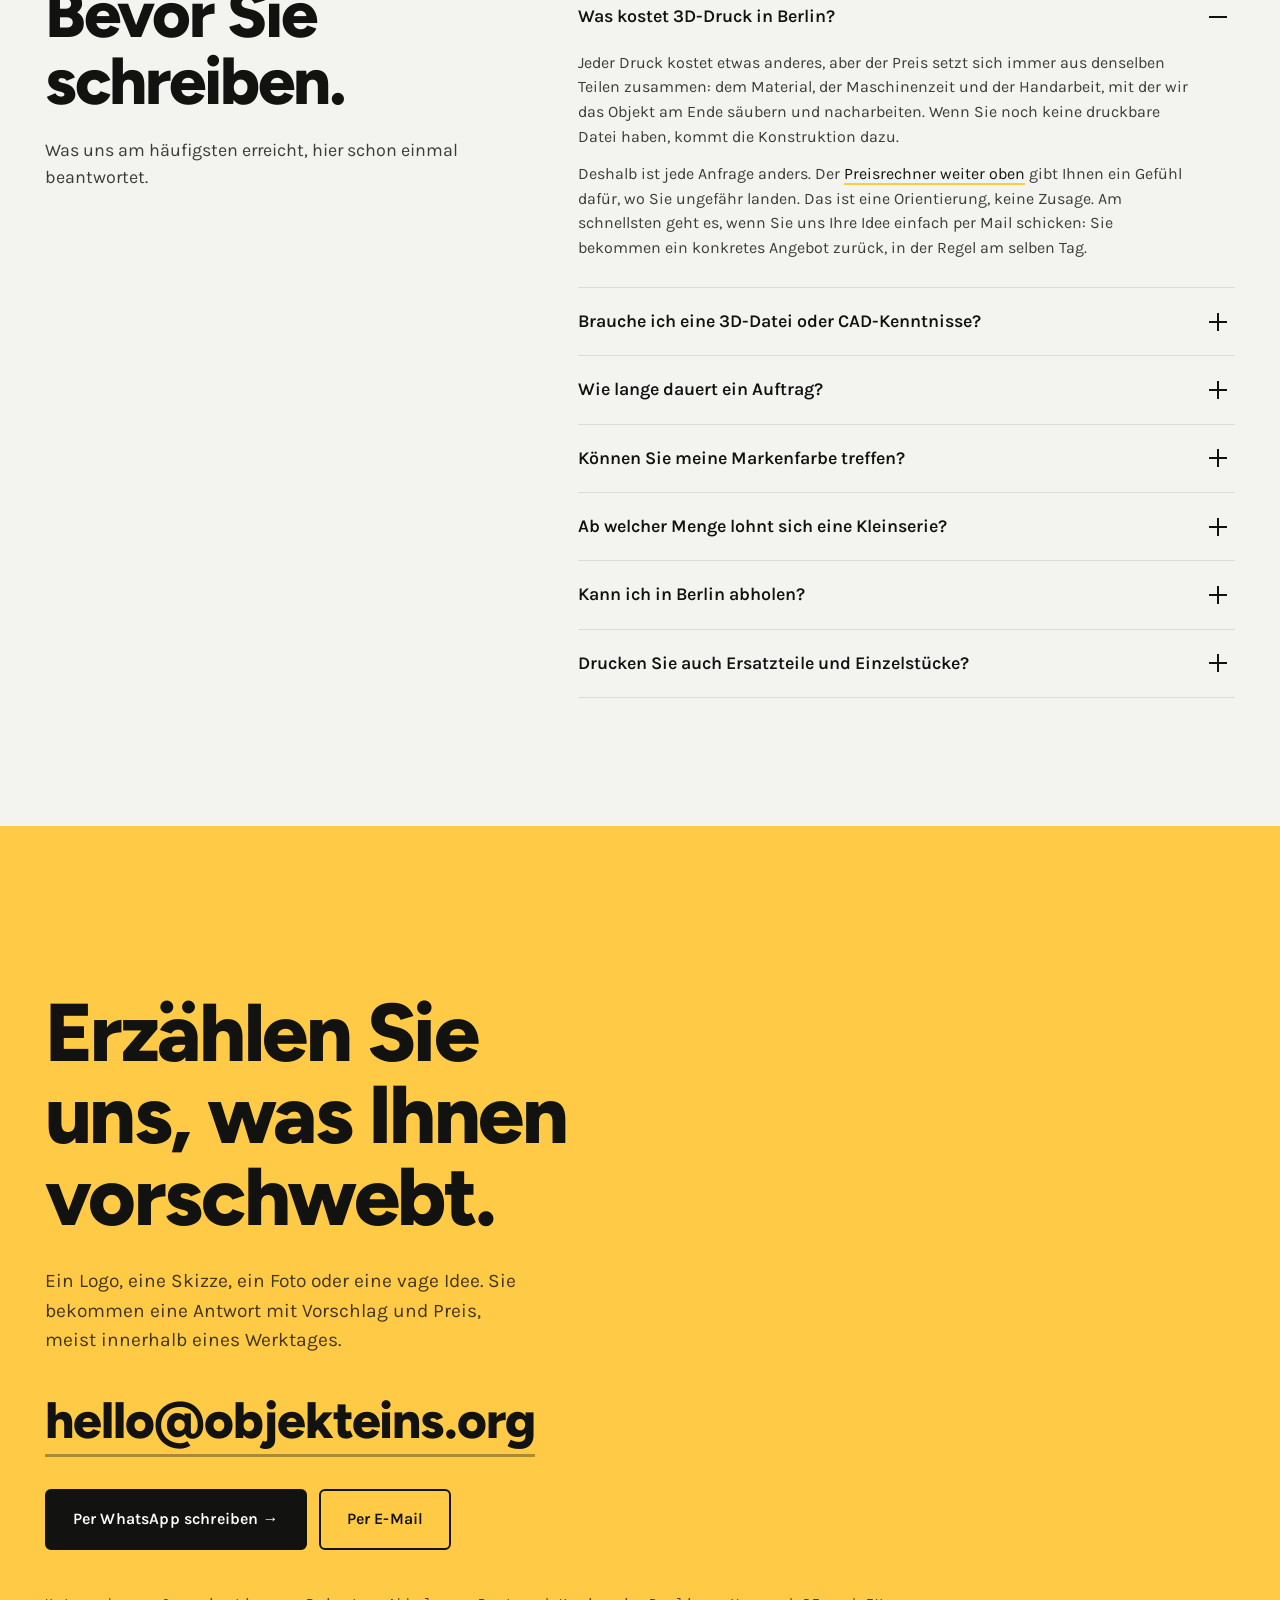
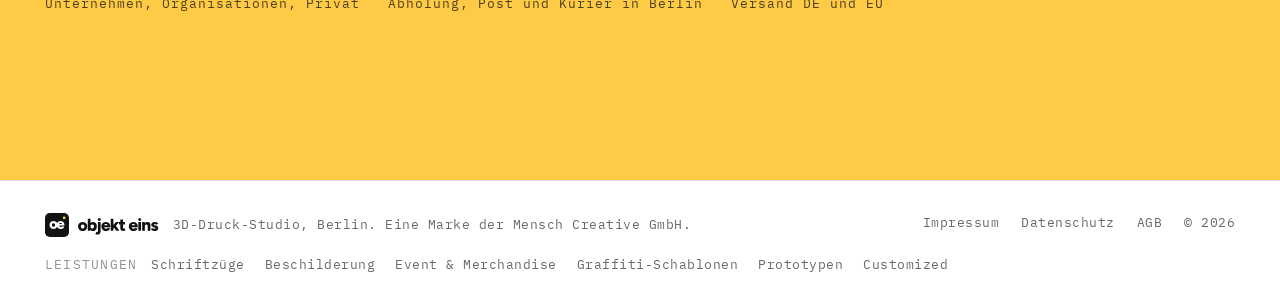
==== commit 407d49c0: "Updated Graffiti pricing." ====
--- a/index.html
+++ b/index.html
@@ -230,6 +230,9 @@
 .cap .caplink:hover{text-decoration:underline;text-decoration-color:var(--accent);text-decoration-thickness:3px;text-underline-offset:5px}
 .cap .capmore{display:inline-block;margin-top:9px;font-family:var(--mono);font-size:12px;letter-spacing:.08em;text-transform:uppercase;text-decoration:none;color:var(--ink);border-bottom:2px solid var(--accent);padding-bottom:2px}
 .cap .capmore:hover{background:var(--accent)}
+.tile.linked .cap{cursor:pointer}
+.tile.linked:hover .caplink{text-decoration:underline;text-decoration-color:var(--accent);text-decoration-thickness:3px;text-underline-offset:5px}
+.tile.linked:hover .capmore{background:var(--accent)}
 @media(max-width:900px){
   .tiles{grid-template-columns:1fr 1fr;gap:18px}
   .cap{height:auto}
@@ -399,11 +402,15 @@
 
 /* ---------- footer ---------- */
 footer{padding:32px 0;border-top:1px solid var(--line)}
+@media(max-width:700px){footer{padding-bottom:88px}}
 .foot{display:flex;justify-content:space-between;gap:18px;flex-wrap:wrap;font-family:var(--mono);font-size:12.5px;letter-spacing:.04em;color:var(--mute)}
 .foot a{text-decoration:none;margin-right:22px}
 .footlogo{display:flex;align-items:center;gap:14px;flex-wrap:wrap}
 .footlogo .mark{height:24px}
 .footlogo .mark svg{height:24px}
+.footnav{display:flex;align-items:baseline;gap:0 0;flex-wrap:wrap;row-gap:8px;flex-basis:100%;order:2}
+.footnav a{margin-right:20px}
+.footnav .footlabel{margin-right:14px;text-transform:uppercase;letter-spacing:.1em;color:var(--mute);opacity:.72}
 .foot a:hover{color:var(--ink);text-decoration:underline;text-decoration-color:var(--accent);text-decoration-thickness:2px}
 </style>
 
@@ -636,20 +643,20 @@
         <div class="field">
           <label class="label" for="c-what"><span data-lang="de">Was brauchen Sie?</span><span data-lang="en">What do you need?</span></label>
           <select id="c-what">
-            <option value="25" data-per="letter">Schriftz&uuml;ge &amp; 3D-Buchstaben / Lettering &amp; 3D letters</option>
-            <option value="24" data-per="piece">Beschilderung &amp; T&uuml;rschilder / Signage &amp; door signs</option>
-            <option value="14" data-per="piece">Event &amp; Merchandise / Event &amp; merchandise</option>
-            <option value="22" data-per="piece" data-bigcut="0.25">Graffiti-Schablonen / Graffiti stencils</option>
-            <option value="35" data-per="part">Prototypen &amp; Funktionsteile / Prototypes &amp; working parts</option>
-            <option value="0" data-per="piece" data-quote="1">Customized / Something of your own</option>
+            <option value="25" data-per="letter" data-de="Schriftz&uuml;ge &amp; 3D-Buchstaben" data-en="Lettering &amp; 3D letters">Schriftz&uuml;ge &amp; 3D-Buchstaben</option>
+            <option value="24" data-per="piece" data-de="Beschilderung &amp; T&uuml;rschilder" data-en="Signage &amp; door signs">Beschilderung &amp; T&uuml;rschilder</option>
+            <option value="14" data-per="piece" data-de="Event &amp; Merchandise" data-en="Event &amp; merchandise">Event &amp; Merchandise</option>
+            <option value="7.8" data-per="piece" data-fees="15|30|90" data-qty="1" data-mat="1.15" data-de="Graffiti-Schablonen" data-en="Graffiti stencils">Graffiti-Schablonen</option>
+            <option value="35" data-per="part" data-de="Prototypen &amp; Funktionsteile" data-en="Prototypes &amp; working parts">Prototypen &amp; Funktionsteile</option>
+            <option value="0" data-per="piece" data-quote="1" data-de="Customized" data-en="Something of your own">Customized</option>
           </select>
         </div>
         <div class="field">
           <label class="label" for="c-file"><span data-lang="de">Haben Sie eine druckfertige Datei?</span><span data-lang="en">Do you have a print-ready file?</span></label>
           <select id="c-file">
-            <option value="30" data-lbl-de="Datenpr&uuml;fung" data-lbl-en="file check">Ja, druckfertig: STL, 3MF, STEP / Yes, print-ready file</option>
-            <option value="75" selected data-lbl-de="Aufbereitung" data-lbl-en="file prep">Nein, Logo als SVG, PDF oder scharfes JPG / No, logo as SVG, PDF or sharp JPG</option>
-            <option value="145" data-lbl-de="Entwurf" data-lbl-en="design">Nein, Entwurf von uns / No, we design it</option>
+            <option value="30" data-lbl-de="Datenpr&uuml;fung" data-lbl-en="file check" data-de="Ja, druckfertig: STL, 3MF, STEP" data-en="Yes, print-ready file">Ja, druckfertig: STL, 3MF, STEP</option>
+            <option value="75" selected data-lbl-de="Aufbereitung" data-lbl-en="file prep" data-de="Logo als SVG, PDF oder scharfes JPG" data-en="Logo as SVG, PDF or sharp JPG">Logo als SVG, PDF oder scharfes JPG</option>
+            <option value="145" data-lbl-de="Entwurf" data-lbl-en="design" data-de="Noch keine Datei, Entwurf von uns" data-en="No file yet, we design it">Noch keine Datei, Entwurf von uns</option>
           </select>
           <p class="hint">
             <span data-lang="de">Eine Vektordatei oder ein hoch aufgel&ouml;stes Bild Ihres Logos gen&uuml;gt. Eine Handskizze, ein Foto oder eine Idee z&auml;hlt als Entwurf von uns.</span>
@@ -664,18 +671,18 @@
           <div class="field">
             <label class="label" for="c-size"><span data-lang="de">Gr&ouml;&szlig;e, H&ouml;he</span><span data-lang="en">Size, height</span></label>
             <select id="c-size">
-              <option value="0.6">bis 6 cm / up to 6 cm</option>
-              <option value="1" selected>bis 12 cm / up to 12 cm</option>
-              <option value="2.4">bis 25 cm / up to 25 cm</option>
-              <option value="4.6">bis 50 cm / up to 50 cm</option>
-              <option value="7.5">&uuml;ber 50 cm / over 50 cm</option>
+              <option value="0.6" data-de="bis 6 cm" data-en="up to 6 cm">bis 6 cm</option>
+              <option value="1" selected data-de="bis 12 cm" data-en="up to 12 cm">bis 12 cm</option>
+              <option value="2.4" data-de="bis 25 cm" data-en="up to 25 cm">bis 25 cm</option>
+              <option value="4.6" data-de="bis 50 cm" data-en="up to 50 cm">bis 50 cm</option>
+              <option value="7.5" data-de="&uuml;ber 50 cm" data-en="over 50 cm">&uuml;ber 50 cm</option>
             </select>
           </div>
           <div class="field">
             <label class="label" for="c-mat"><span data-lang="de">Material</span><span data-lang="en">Material</span></label>
             <select id="c-mat">
               <option value="1">PLA</option>
-              <option value="1.15">PETG, robuster / PETG, tougher</option>
+              <option value="1.15" data-de="PETG, robuster" data-en="PETG, tougher">PETG, robuster</option>
             </select>
           </div>
         </div>
@@ -683,9 +690,9 @@
           <div class="field">
             <label class="label" for="c-fin"><span data-lang="de">Oberfl&auml;che</span><span data-lang="en">Finish</span></label>
             <select id="c-fin">
-              <option value="1">matt / matte</option>
-              <option value="1.05">seidengl&auml;nzend / silk</option>
-              <option value="1.3">mehrfarbig / multi-colour</option>
+              <option value="1" data-de="matt" data-en="matte">matt</option>
+              <option value="1.05" data-de="seidengl&auml;nzend" data-en="silk">seidengl&auml;nzend</option>
+              <option value="1.3" data-de="mehrfarbig" data-en="multi-colour">mehrfarbig</option>
             </select>
           </div>
           <div class="field">
@@ -881,6 +888,15 @@
 <footer>
   <div class="spine foot">
     <div class="footlogo"><span class="mark"><svg xmlns="http://www.w3.org/2000/svg" viewBox="0 0 4738 1000" aria-hidden="true"><rect width="1000" height="1000" rx="200" fill="currentColor"/><path d="M355.65 662.44Q306.68 662.44 269.48 641.67Q232.28 620.9 210.89 584.31Q189.5 547.74 189.5 500.0Q189.5 452.26 210.26 415.68Q231.04 379.1 268.55 358.33Q306.06 337.56 353.8 337.56Q402.78 337.56 440.28 358.33Q477.8 379.1 498.56 415.68Q519.33 452.26 519.33 500.0Q519.33 547.74 498.56 584.31Q477.8 620.9 440.6 641.67Q403.4 662.44 355.65 662.44ZM355.65 573.16Q374.26 573.16 388.83 563.85Q403.4 554.56 411.77 538.13Q420.14 521.7 420.14 500.0Q420.14 478.3 411.77 461.87Q403.4 445.44 388.52 436.14Q373.64 426.84 354.41 426.84Q335.2 426.84 320.32 436.14Q305.44 445.44 297.07 461.87Q288.7 478.3 288.7 500.0Q288.7 521.7 297.07 538.13Q305.44 554.56 320.63 563.85Q335.82 573.16 355.65 573.16Z M653.26 662.44Q604.9 662.44 567.7 641.67Q530.5 620.9 509.41 584.31Q488.34 547.74 488.34 500.0Q488.34 451.64 509.73 415.06Q531.12 378.48 568.31 358.02Q605.52 337.56 654.5 337.56Q698.52 337.56 733.86 358.64Q769.2 379.72 789.97 421.26Q810.74 462.8 810.74 524.8H588.78Q591.88 551.46 610.79 567.27Q629.69 583.08 655.74 583.08Q678.68 583.08 694.49 572.85Q710.3 562.62 716.5 547.12L802.06 576.26Q789.66 605.4 767.03 624.62Q744.4 643.84 715.26 653.14Q686.12 662.44 653.26 662.44ZM591.26 460.32H709.68Q707.19 441.72 697.89 430.87Q688.59 420.02 676.19 415.37Q663.8 410.72 651.4 410.72Q639.62 410.72 626.59 415.37Q613.57 420.02 603.97 430.87Q594.36 441.72 591.26 460.32Z" fill="var(--paper)"/><rect x="750" y="150" width="100" height="100" fill="var(--accent)"/><path d="M1570.96 748.64Q1514.08 748.64 1470.88 724.52Q1427.68 700.4 1402.84 657.92Q1378.0 615.44 1378.0 560.0Q1378.0 504.56 1402.12 462.08Q1426.24 419.6 1469.8 395.48Q1513.36 371.36 1568.8 371.36Q1625.68 371.36 1669.24 395.48Q1712.8 419.6 1736.92 462.08Q1761.04 504.56 1761.04 560.0Q1761.04 615.44 1736.92 657.92Q1712.8 700.4 1669.6 724.52Q1626.4 748.64 1570.96 748.64ZM1570.96 644.96Q1592.56 644.96 1609.48 634.16Q1626.4 623.36 1636.12 604.28Q1645.84 585.2 1645.84 560.0Q1645.84 534.8 1636.12 515.72Q1626.4 496.64 1609.12 485.84Q1591.84 475.04 1569.52 475.04Q1547.2 475.04 1529.92 485.84Q1512.63 496.64 1502.92 515.72Q1493.2 534.8 1493.2 560.0Q1493.2 585.2 1502.92 604.28Q1512.63 623.36 1530.28 634.16Q1547.92 644.96 1570.96 644.96Z M1997.91 748.64Q1963.36 748.64 1937.44 734.59Q1911.52 720.56 1894.23 693.92L1889.91 740.0H1783.36V236.0H1895.67V423.2Q1912.95 398.0 1938.52 384.68Q1964.08 371.36 1997.91 371.36Q2048.31 371.36 2085.04 394.04Q2121.75 416.72 2141.2 458.84Q2160.64 500.96 2160.64 560.0Q2160.64 618.32 2141.2 660.8Q2121.75 703.28 2085.04 725.96Q2048.31 748.64 1997.91 748.64ZM1969.12 644.96Q1990.71 644.96 2007.27 634.16Q2023.84 623.36 2033.92 604.28Q2044.0 585.2 2044.0 560.0Q2044.0 534.8 2034.63 515.72Q2025.27 496.64 2008.35 485.84Q1991.43 475.04 1969.84 475.04Q1948.23 475.04 1931.31 485.84Q1914.39 496.64 1905.04 516.07Q1895.67 535.52 1895.67 560.0Q1895.67 585.2 1905.04 604.28Q1914.39 623.36 1930.96 634.16Q1947.52 644.96 1969.12 644.96Z M2261.43 336.8Q2235.52 336.8 2216.08 317.36Q2196.64 297.92 2196.64 272.0Q2196.64 245.36 2216.08 225.92Q2235.52 206.48 2261.43 206.48Q2288.08 206.48 2307.51 225.92Q2326.95 245.36 2326.95 272.0Q2326.95 297.92 2307.51 317.36Q2288.08 336.8 2261.43 336.8ZM2181.52 894.8Q2134.72 894.8 2098.72 871.04L2144.79 778.16Q2153.43 783.2 2162.08 786.8Q2170.72 790.4 2177.91 790.4Q2205.27 790.4 2205.27 752.96V380.0H2317.6V760.88Q2317.6 824.24 2282.31 859.52Q2247.04 894.8 2181.52 894.8Z M2540.08 748.64Q2483.92 748.64 2440.72 724.52Q2397.52 700.4 2373.04 657.92Q2348.56 615.44 2348.56 560.0Q2348.56 503.84 2373.39 461.36Q2398.24 418.88 2441.43 395.12Q2484.64 371.36 2541.52 371.36Q2592.64 371.36 2633.68 395.84Q2674.72 420.32 2698.84 468.55Q2722.96 516.8 2722.96 588.8H2465.2Q2468.8 619.76 2490.76 638.12Q2512.72 656.48 2542.96 656.48Q2569.6 656.48 2587.96 644.6Q2606.31 632.72 2613.52 614.72L2712.88 648.56Q2698.48 682.4 2672.2 704.72Q2645.92 727.04 2612.08 737.83Q2578.24 748.64 2540.08 748.64ZM2468.08 513.92H2605.6Q2602.72 492.32 2591.92 479.72Q2581.12 467.12 2566.72 461.72Q2552.31 456.32 2537.92 456.32Q2524.24 456.32 2509.12 461.72Q2494.0 467.12 2482.84 479.72Q2471.68 492.32 2468.08 513.92Z M2738.07 740.0V236.0H2850.39V500.96L2959.12 380.0H3090.87L2954.79 535.52L3100.24 740.0H2969.91L2883.51 616.88L2850.39 653.6V740.0Z M3265.12 748.64Q3201.04 748.64 3169.72 718.04Q3138.4 687.44 3138.4 630.56V474.32H3082.24V380.0H3138.4V267.68H3250.72V380.0H3332.79V474.32H3250.72V602.48Q3250.72 624.08 3258.64 634.16Q3266.56 644.24 3283.12 644.24Q3289.6 644.24 3298.24 641.0Q3306.88 637.76 3314.08 632.72L3352.96 714.8Q3335.68 729.2 3311.56 738.92Q3287.44 748.64 3265.12 748.64Z M3684.88 748.64Q3628.72 748.64 3585.52 724.52Q3542.32 700.4 3517.84 657.92Q3493.36 615.44 3493.36 560.0Q3493.36 503.84 3518.2 461.36Q3543.04 418.88 3586.24 395.12Q3629.44 371.36 3686.32 371.36Q3737.44 371.36 3778.48 395.84Q3819.52 420.32 3843.64 468.55Q3867.76 516.8 3867.76 588.8H3610.0Q3613.60 619.76 3635.56 638.12Q3657.52 656.48 3687.76 656.48Q3714.4 656.48 3732.76 644.6Q3751.12 632.72 3758.32 614.72L3857.68 648.56Q3843.28 682.4 3817.0 704.72Q3790.72 727.04 3756.88 737.83Q3723.04 748.64 3684.88 748.64ZM3612.88 513.92H3750.4Q3747.52 492.32 3736.72 479.72Q3725.92 467.12 3711.52 461.72Q3697.12 456.32 3682.72 456.32Q3669.04 456.32 3653.92 461.72Q3638.8 467.12 3627.64 479.72Q3616.48 492.32 3612.88 513.92Z M3889.35 740.0V380.0H4001.68V740.0ZM3945.52 333.92Q3920.31 333.92 3901.24 314.84Q3882.16 295.76 3882.16 270.56Q3882.16 243.92 3901.24 225.56Q3920.31 207.20 3945.52 207.20Q3971.44 207.20 3990.16 225.56Q4008.87 243.92 4008.87 270.56Q4008.87 295.76 3990.16 314.84Q3971.44 333.92 3945.52 333.92Z M4049.2 740.0V380.0H4155.04L4159.36 426.08Q4177.36 400.16 4203.28 385.76Q4229.2 371.36 4261.6 371.36Q4304.8 371.36 4334.32 389.0Q4363.84 406.64 4378.6 442.64Q4393.36 478.64 4393.36 534.8V740.0H4281.04V555.68Q4281.04 526.88 4274.55 509.96Q4268.08 493.04 4256.2 485.12Q4244.32 477.2 4227.04 476.48Q4194.64 475.76 4178.08 494.12Q4161.52 512.48 4161.52 549.92V740.0Z M4564.71 748.64Q4529.44 748.64 4498.84 738.2Q4468.24 727.76 4445.92 708.68Q4423.59 689.6 4412.79 662.24L4504.95 623.36Q4514.32 642.08 4530.87 651.08Q4547.44 660.08 4564.71 660.08Q4582.71 660.08 4592.79 653.96Q4602.87 647.84 4602.87 637.04Q4602.87 625.52 4592.43 619.04Q4581.99 612.56 4562.55 607.52L4531.59 599.6Q4481.2 586.64 4454.2 556.76Q4427.2 526.88 4427.2 487.28Q4427.2 431.84 4465.36 401.6Q4503.51 371.36 4571.2 371.36Q4609.36 371.36 4638.51 381.44Q4667.67 391.52 4687.48 409.88Q4707.28 428.24 4715.91 452.72L4626.63 489.44Q4621.59 475.04 4606.11 467.48Q4590.63 459.92 4571.91 459.92Q4556.07 459.92 4547.43 466.76Q4538.79 473.6 4538.79 485.12Q4538.79 493.76 4549.24 499.88Q4559.67 506.0 4579.83 511.04L4617.99 520.4Q4651.83 529.04 4674.87 546.68Q4697.91 564.31 4709.43 587.72Q4720.95 611.12 4720.95 637.76Q4720.95 671.6 4701.16 696.44Q4681.36 721.28 4646.08 734.96Q4610.79 748.64 4564.71 748.64Z" fill="currentColor"/></svg></span><span><span data-lang="de">3D-Druck-Studio, Berlin. Eine Marke der Mensch Creative GmbH.</span><span data-lang="en">3D printing studio, Berlin. A brand of Mensch Creative GmbH.</span></span></div>
+    <div class="footnav">
+      <span class="footlabel"><span data-lang="de">Leistungen</span><span data-lang="en">Services</span></span>
+      <a href="#kategorien"><span data-lang="de">Schriftz&uuml;ge</span><span data-lang="en">Lettering</span></a>
+      <a href="#kategorien"><span data-lang="de">Beschilderung</span><span data-lang="en">Signage</span></a>
+      <a href="#kategorien"><span data-lang="de">Event &amp; Merchandise</span><span data-lang="en">Event &amp; merchandise</span></a>
+      <a href="graffiti-schablonen.html" data-href-de="graffiti-schablonen.html" data-href-en="graffiti-stencils.html"><span data-lang="de">Graffiti-Schablonen</span><span data-lang="en">Graffiti stencils</span></a>
+      <a href="#kategorien"><span data-lang="de">Prototypen</span><span data-lang="en">Prototypes</span></a>
+      <a href="#kategorien"><span data-lang="de">Customized</span><span data-lang="en">Customized</span></a>
+    </div>
     <div>
       <a href="impressum.html">Impressum</a><a href="datenschutz.html">Datenschutz</a><a href="agb.html">AGB</a>© 2026
     </div>
@@ -1029,7 +1045,15 @@
         frame.appendChild(a);
       });
 
-      frame.addEventListener('click', function(){ show(state.i + 1); });
+      frame.addEventListener('click', function(){
+        if (item.href && window.matchMedia('(hover:hover)').matches){ goto(); return; }
+        show(state.i + 1);
+      });
+    }
+
+    function goto(){
+      var l = tile.querySelector('.caplink');
+      if (l) window.location.href = l.getAttribute('href');
     }
 
     var cap = document.createElement('div');
@@ -1058,6 +1082,18 @@
       cap.appendChild(ml);
     }
 
+    if (item.href){
+      tile.classList.add('linked');
+      cap.addEventListener('click', function(e){
+        if (e.target.closest('a')) return;
+        goto();
+      });
+      if (!many){
+        frame.style.cursor = 'pointer';
+        frame.addEventListener('click', goto);
+      }
+    }
+
     tile.appendChild(frame);
     tile.appendChild(cap);
     return tile;
@@ -1107,6 +1143,10 @@
     bDE.setAttribute('aria-current', String(l === 'de'));
     bEN.setAttribute('aria-current', String(l === 'en'));
     setWa(l);
+    document.querySelectorAll('option[data-de]').forEach(function(o){
+      var t = o.getAttribute(l === 'en' ? 'data-en' : 'data-de');
+      if (t) o.textContent = t;
+    });
     document.querySelectorAll('[data-href-de]').forEach(function(a){
       var t = a.getAttribute(l === 'en' ? 'data-href-en' : 'data-href-de');
       if (t) a.setAttribute('href', t);
@@ -1153,6 +1193,12 @@
 
   var attach = document.getElementById('c-attach');
   function hasFile(){ return file.value !== '145'; }
+  function applyCatDefaults(){
+    var o = what.selectedOptions[0];
+    qty.value = o.dataset.qty || '25';
+    mat.value = o.dataset.mat || '1';
+  }
+
   function render(){
     var de = root.getAttribute('lang') !== 'en';
     attach.hidden = !hasFile();
@@ -1180,7 +1226,8 @@
     var cut = parseFloat(opt.dataset.bigcut || '0');
     var szAdj = (cut > 0 && sz >= 2.4) ? sz * (1 - cut) : sz;
     var each = base * szAdj * parseFloat(mat.value) * parseFloat(fin.value) * (1 - d);
-    var fee  = parseFloat(file.value);
+    var fees = opt.dataset.fees ? opt.dataset.fees.split('|') : null;
+    var fee  = fees ? parseFloat(fees[file.selectedIndex]) : parseFloat(file.value);
     var total = Math.max(each * n + fee, 25);
 
     sum.textContent = money(loc, total, 0);
@@ -1256,6 +1303,7 @@
     el.addEventListener('input', render);
     el.addEventListener('change', render);
   });
+  what.addEventListener('change', function(){ applyCatDefaults(); render(); });
   render();
 })();
 </script>
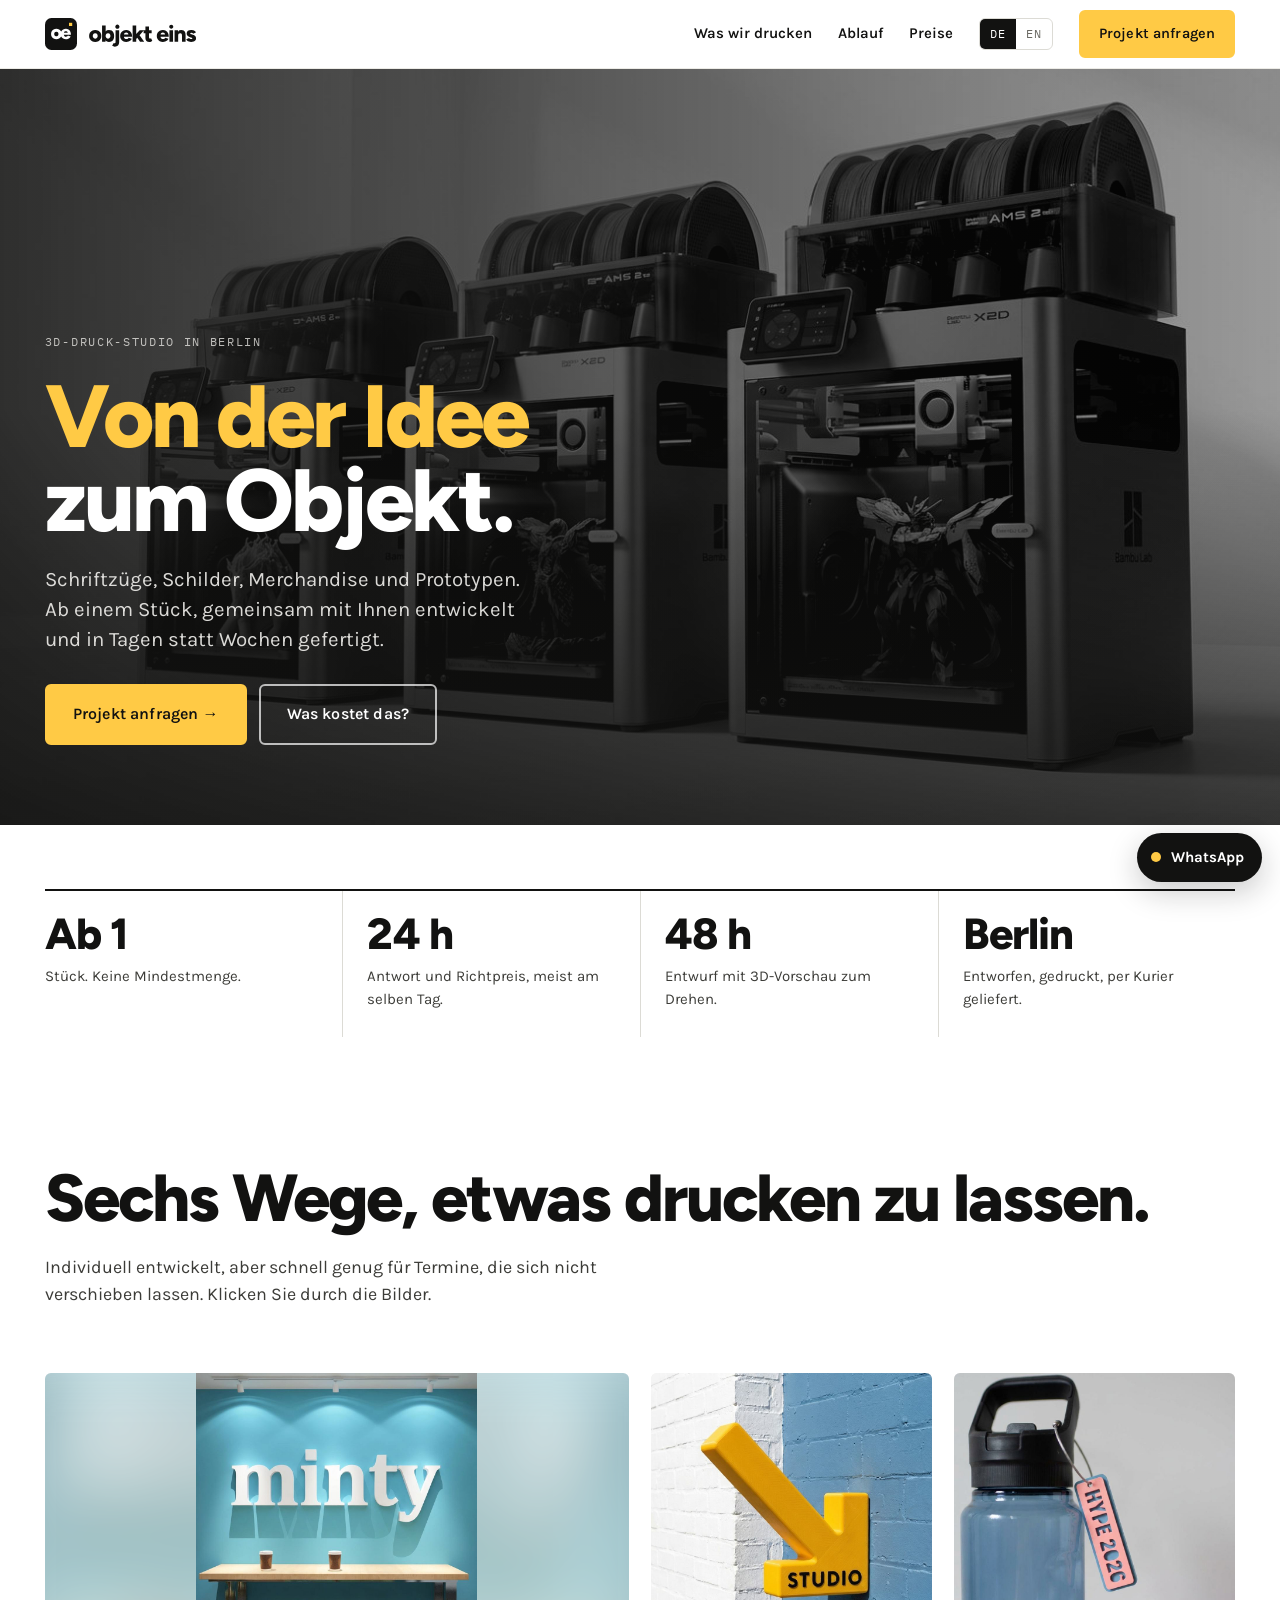
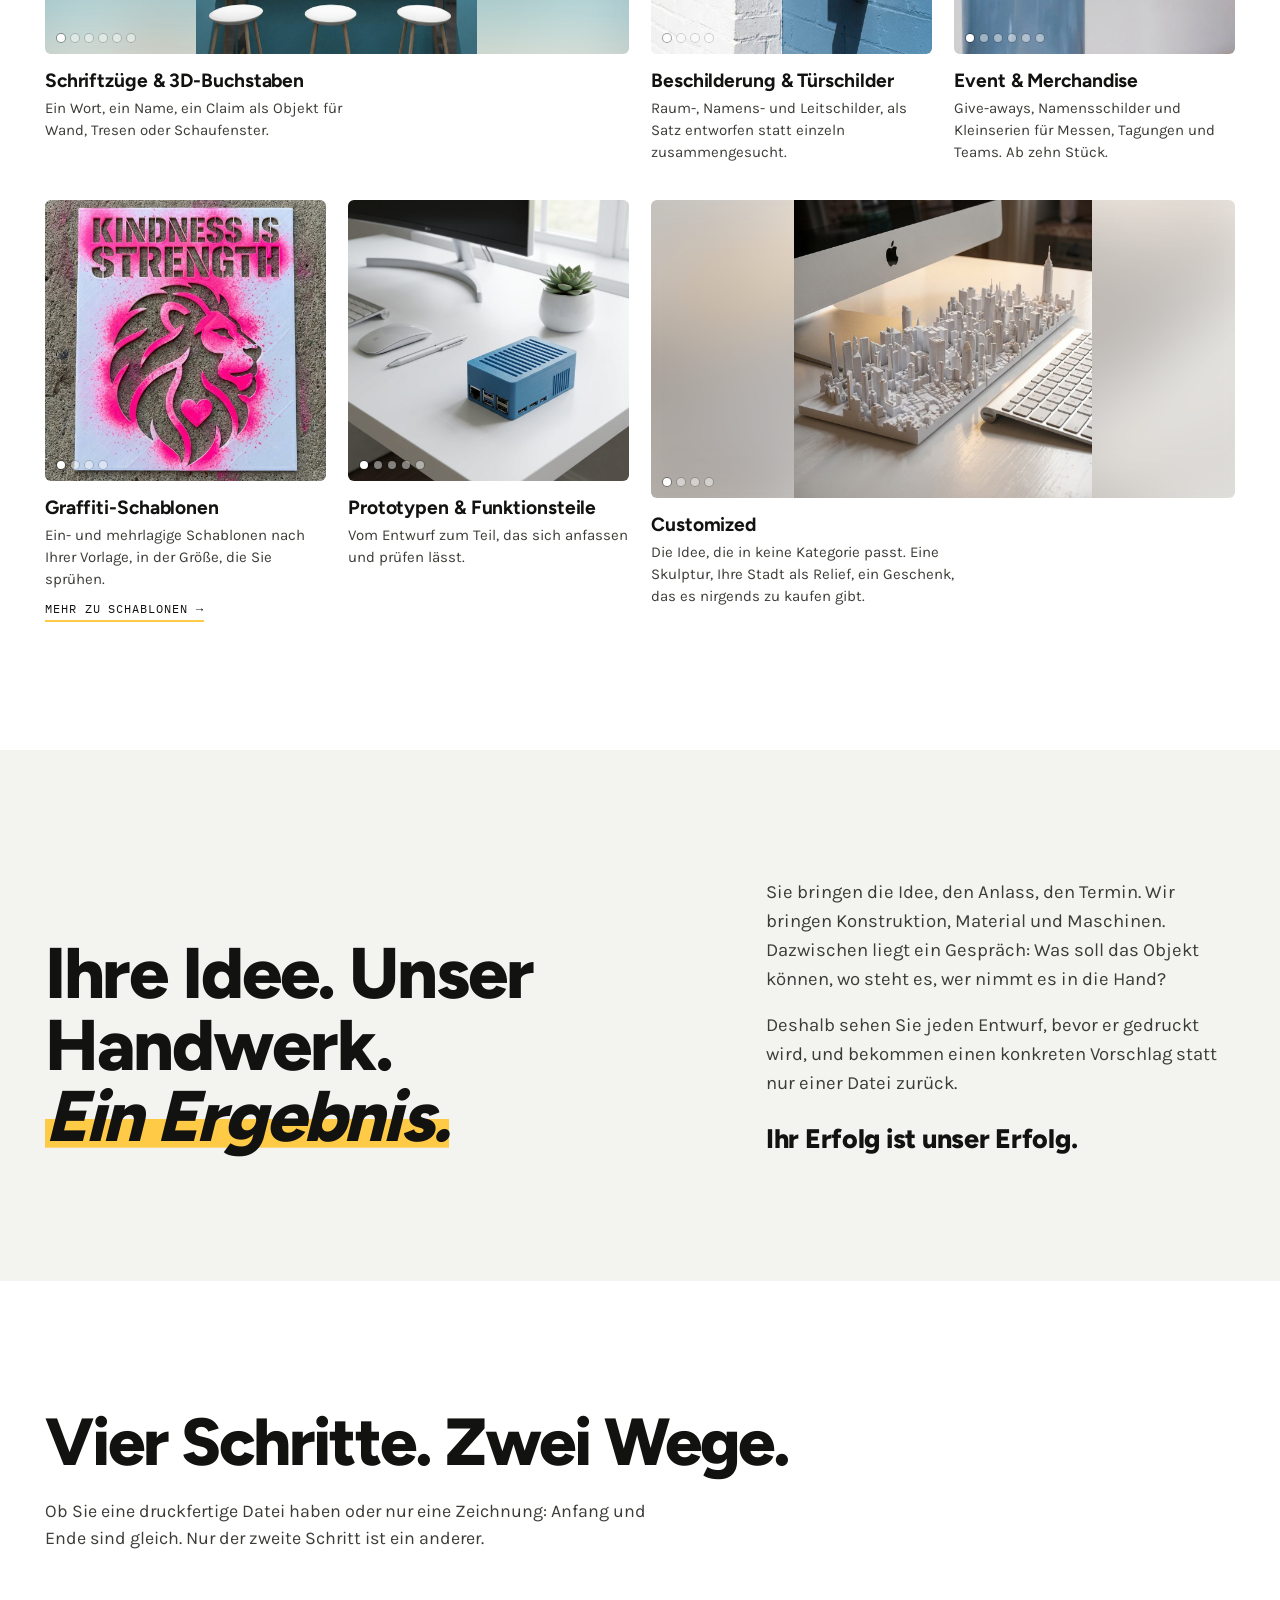
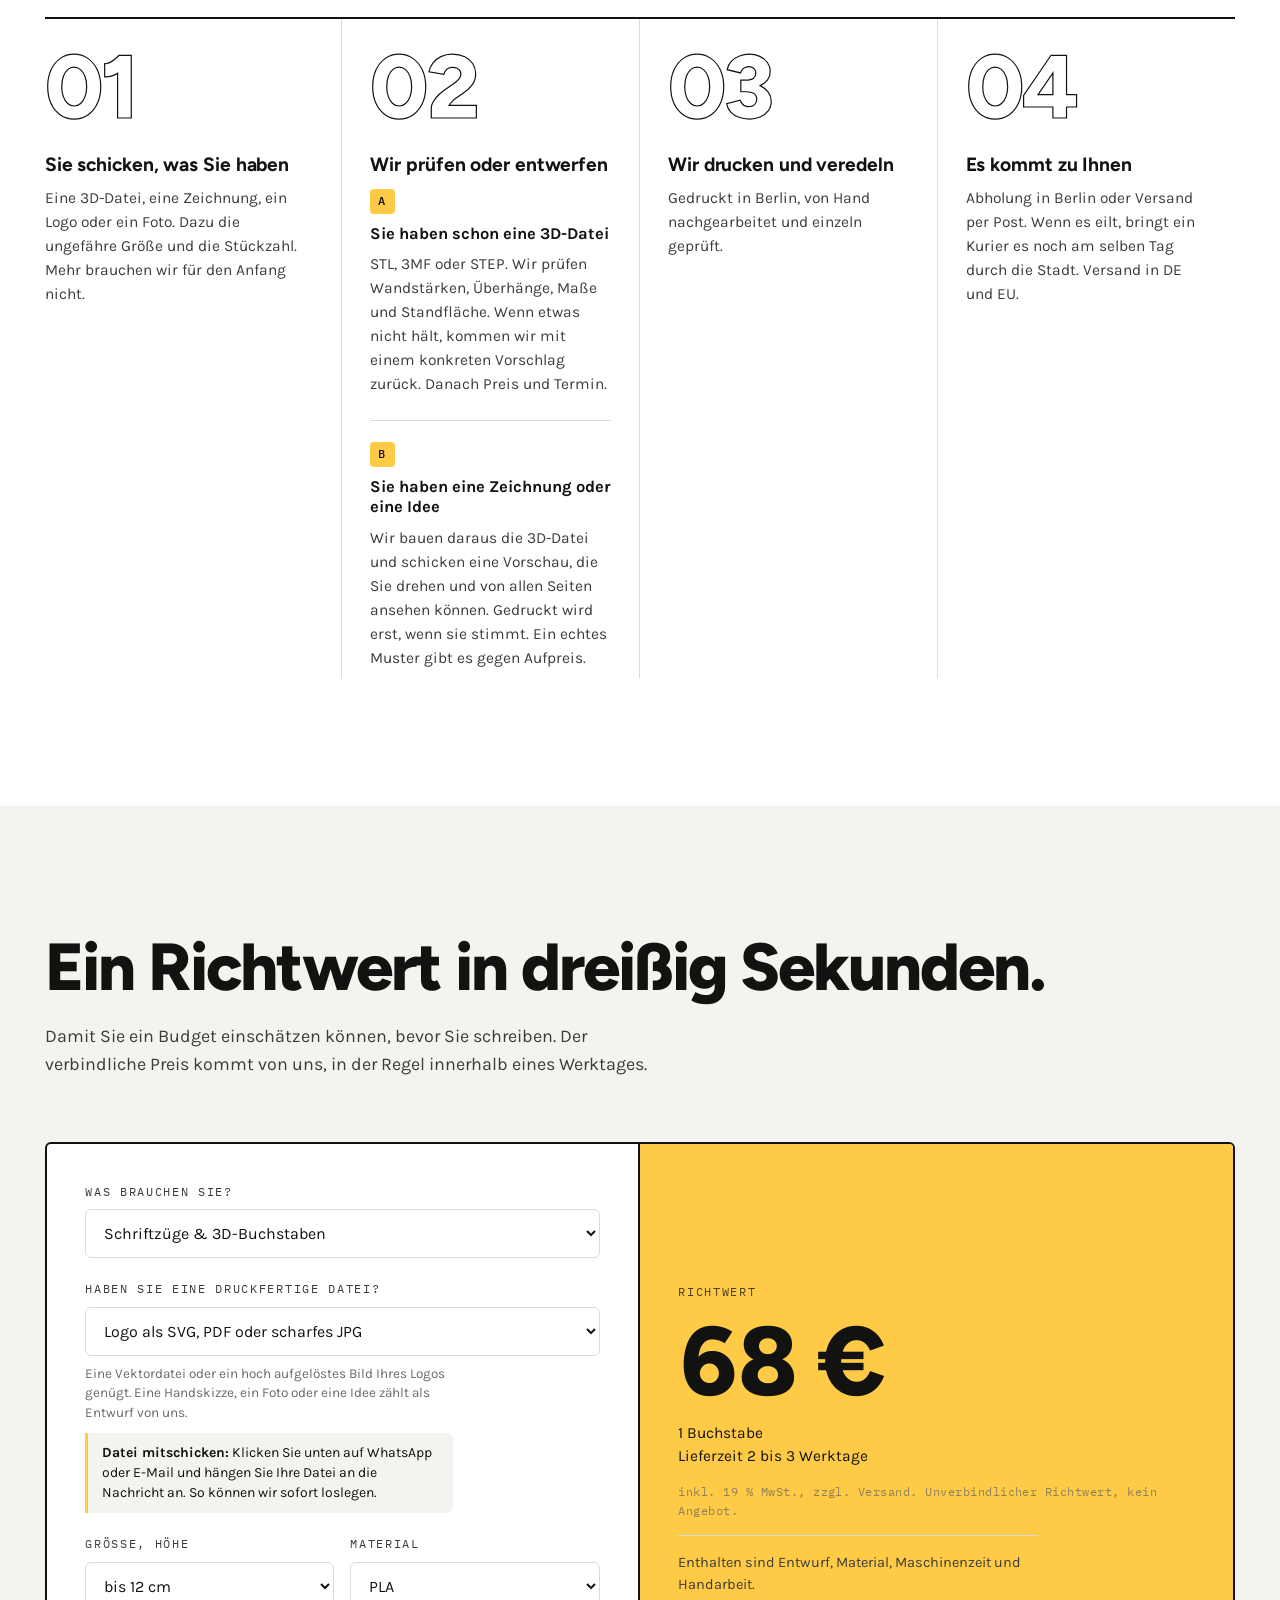
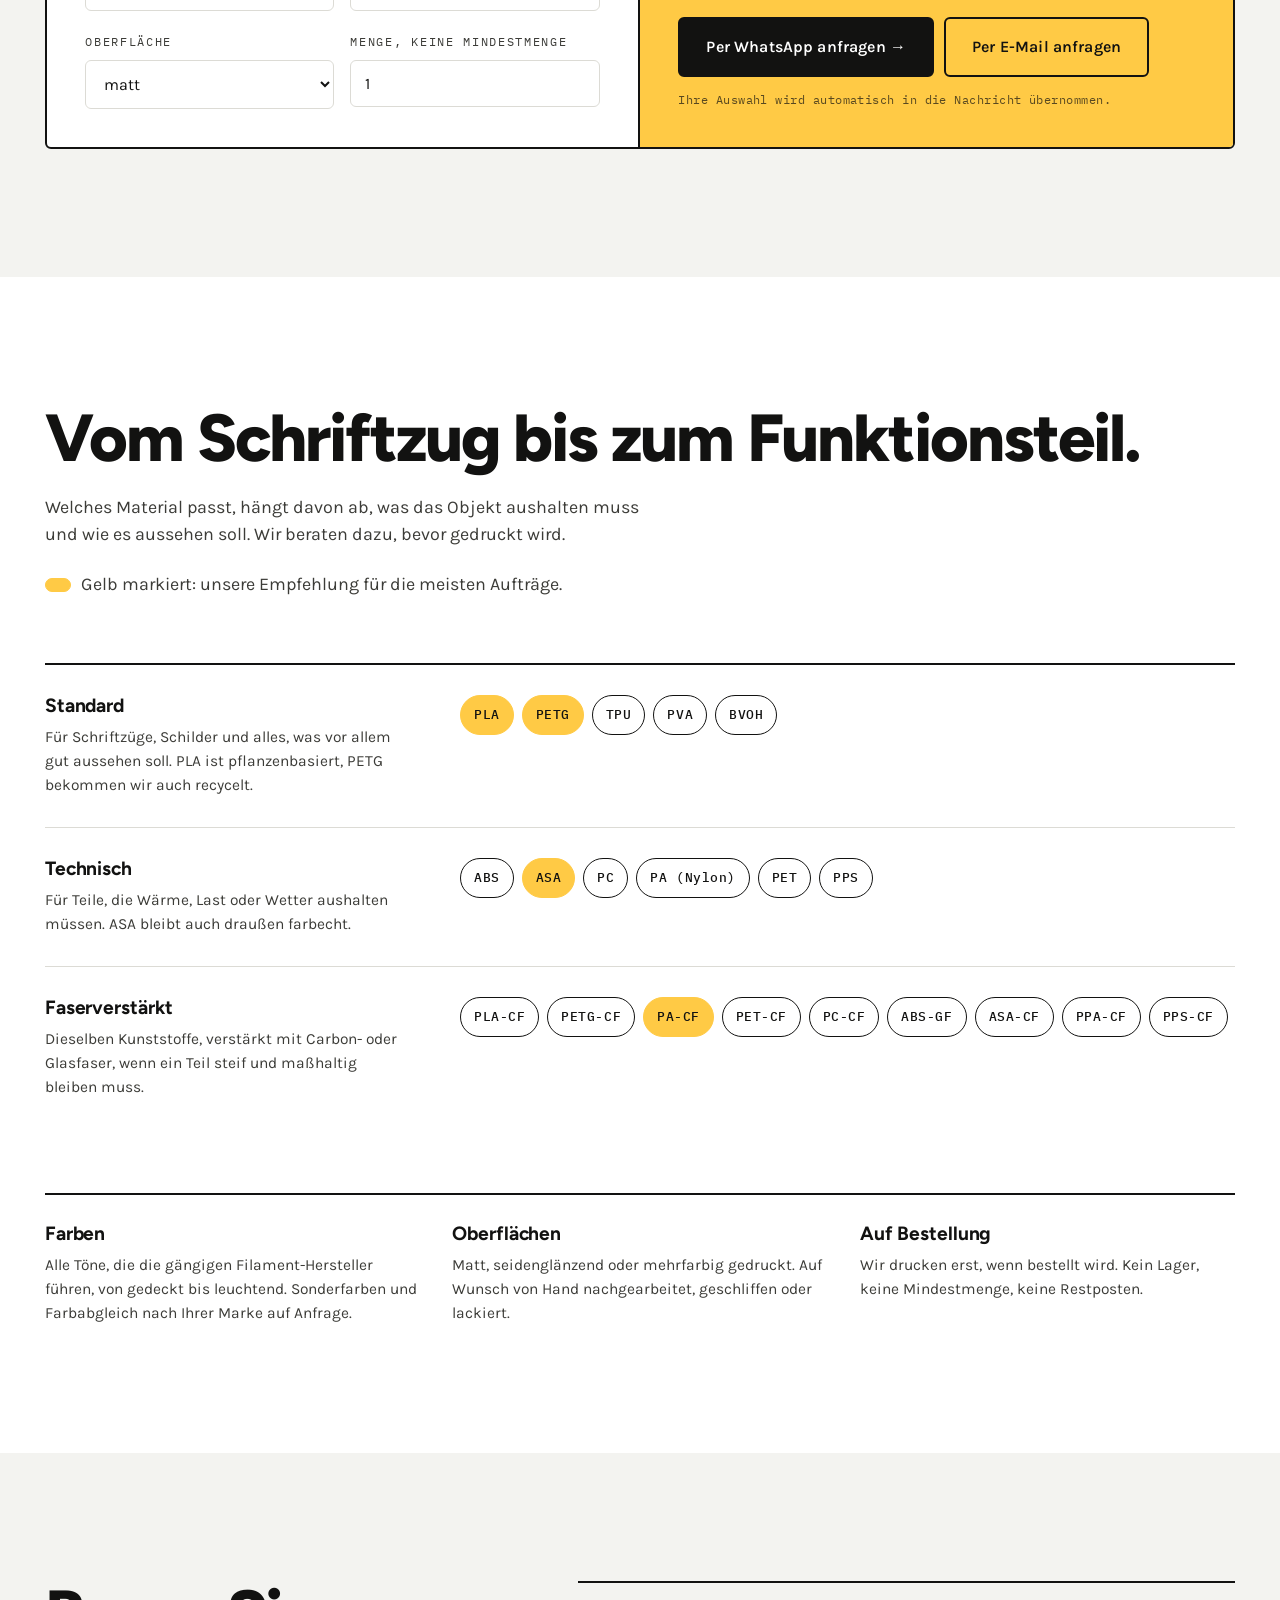
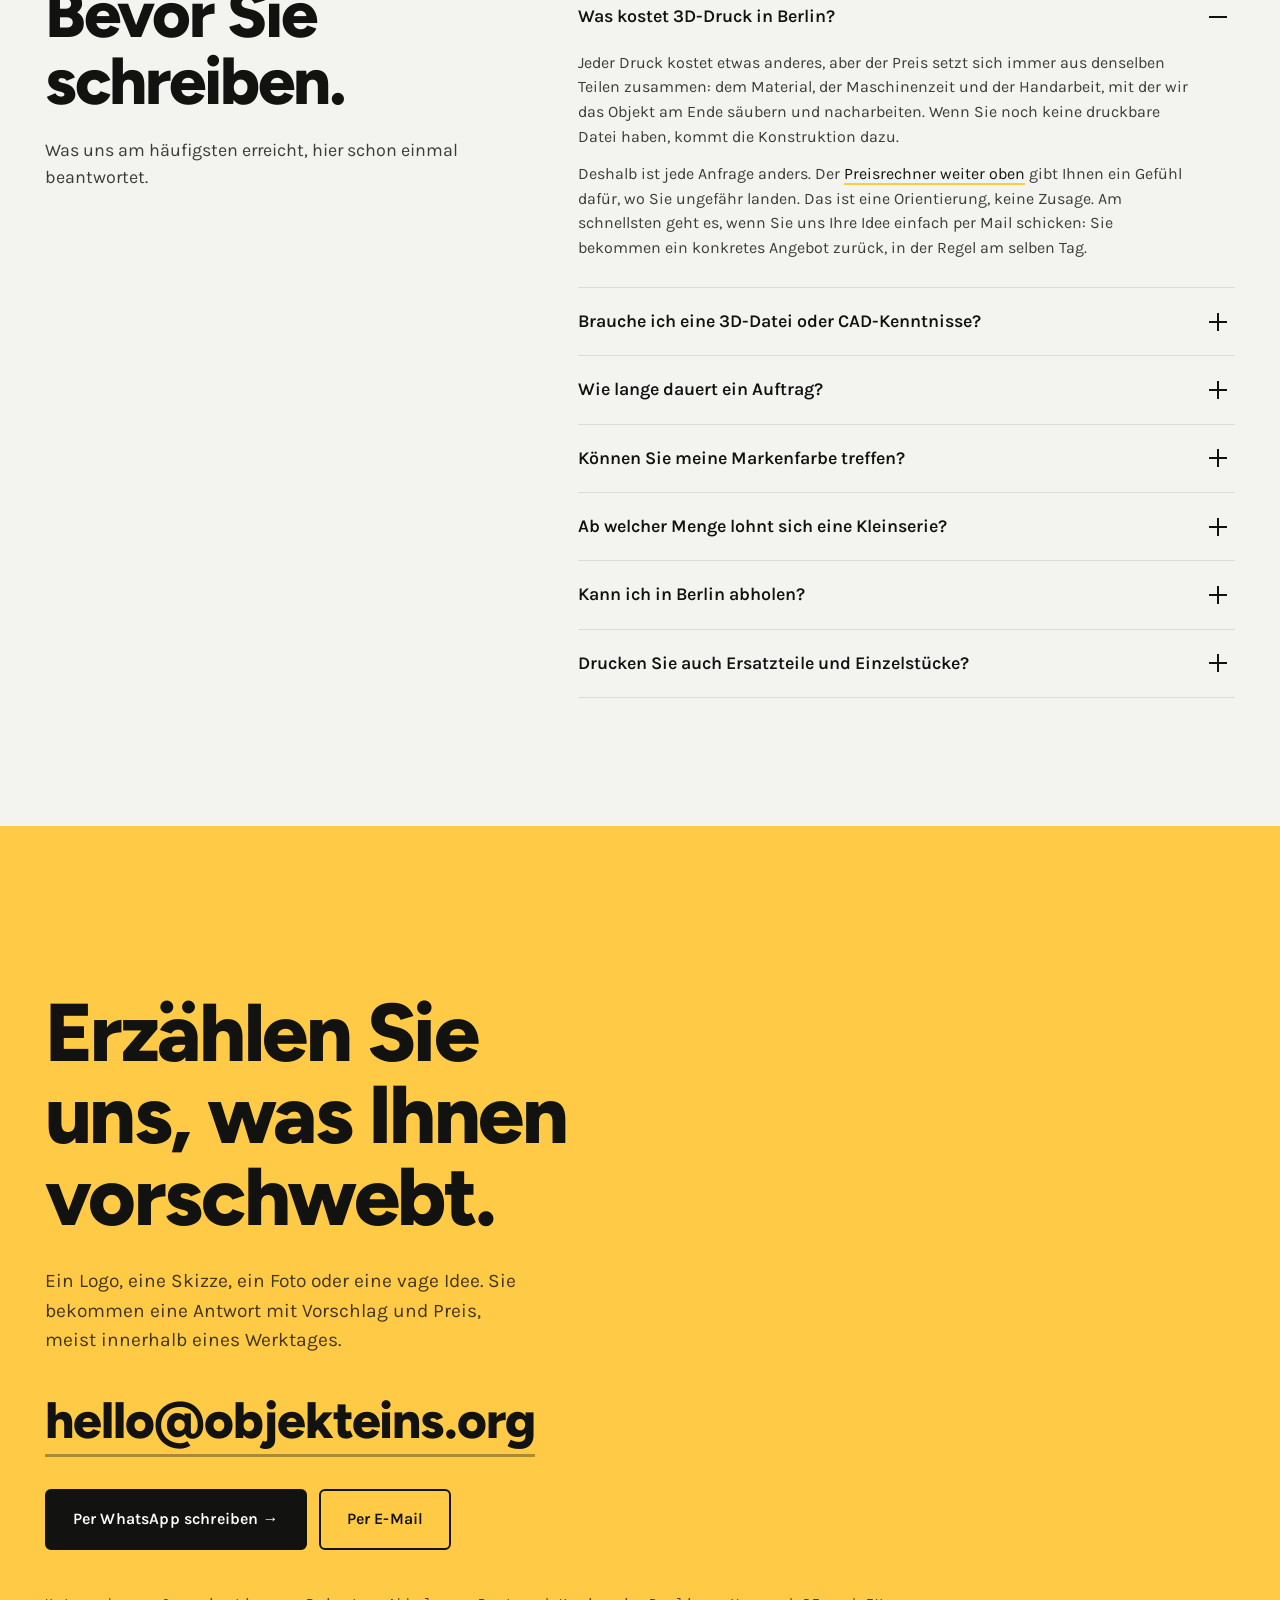
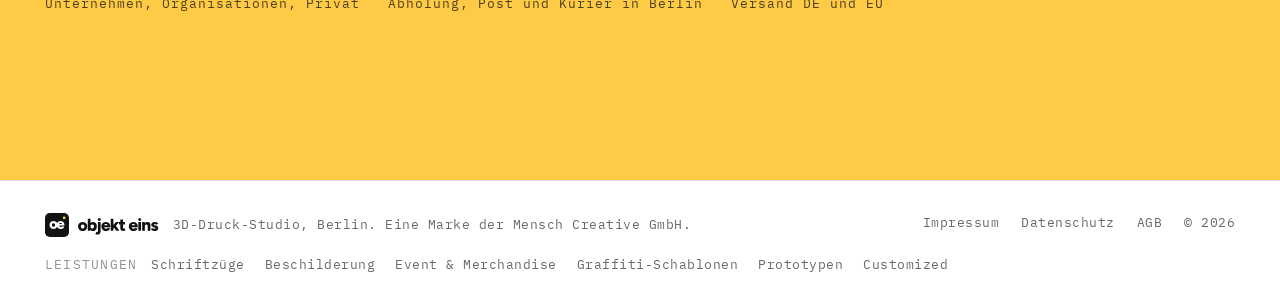
==== commit 741da46c: "Updated price logic and footer links." ====
--- a/index.html
+++ b/index.html
@@ -643,11 +643,11 @@
         <div class="field">
           <label class="label" for="c-what"><span data-lang="de">Was brauchen Sie?</span><span data-lang="en">What do you need?</span></label>
           <select id="c-what">
-            <option value="25" data-per="letter" data-de="Schriftz&uuml;ge &amp; 3D-Buchstaben" data-en="Lettering &amp; 3D letters">Schriftz&uuml;ge &amp; 3D-Buchstaben</option>
-            <option value="24" data-per="piece" data-de="Beschilderung &amp; T&uuml;rschilder" data-en="Signage &amp; door signs">Beschilderung &amp; T&uuml;rschilder</option>
-            <option value="14" data-per="piece" data-de="Event &amp; Merchandise" data-en="Event &amp; merchandise">Event &amp; Merchandise</option>
-            <option value="7.8" data-per="piece" data-fees="15|30|90" data-qty="1" data-mat="1.15" data-de="Graffiti-Schablonen" data-en="Graffiti stencils">Graffiti-Schablonen</option>
-            <option value="35" data-per="part" data-de="Prototypen &amp; Funktionsteile" data-en="Prototypes &amp; working parts">Prototypen &amp; Funktionsteile</option>
+            <option value="38" data-per="letter" data-fees="15|30|145" data-de="Schriftz&uuml;ge &amp; 3D-Buchstaben" data-en="Lettering &amp; 3D letters">Schriftz&uuml;ge &amp; 3D-Buchstaben</option>
+            <option value="33" data-per="piece" data-fees="15|30|145" data-de="Beschilderung &amp; T&uuml;rschilder" data-en="Signage &amp; door signs">Beschilderung &amp; T&uuml;rschilder</option>
+            <option value="33" data-per="piece" data-fees="15|30|145" data-de="Event &amp; Merchandise" data-en="Event &amp; merchandise">Event &amp; Merchandise</option>
+            <option value="7.8" data-per="piece" data-fees="15|30|90" data-mat="1.15" data-de="Graffiti-Schablonen" data-en="Graffiti stencils">Graffiti-Schablonen</option>
+            <option value="35" data-per="part" data-fees="15|30|145" data-de="Prototypen &amp; Funktionsteile" data-en="Prototypes &amp; working parts">Prototypen &amp; Funktionsteile</option>
             <option value="0" data-per="piece" data-quote="1" data-de="Customized" data-en="Something of your own">Customized</option>
           </select>
         </div>
@@ -697,7 +697,7 @@
           </div>
           <div class="field">
             <label class="label" for="c-qty"><span data-lang="de">Menge, keine Mindestmenge</span><span data-lang="en">Quantity, no minimum</span></label>
-            <input id="c-qty" type="number" min="1" max="5000" step="1" value="25">
+            <input id="c-qty" type="number" min="1" max="5000" step="1" value="1">
           </div>
         </div>
       </div>
@@ -1195,7 +1195,7 @@
   function hasFile(){ return file.value !== '145'; }
   function applyCatDefaults(){
     var o = what.selectedOptions[0];
-    qty.value = o.dataset.qty || '25';
+    qty.value = o.dataset.qty || '1';
     mat.value = o.dataset.mat || '1';
   }
 
@@ -1237,11 +1237,23 @@
     else if (per === 'part')  perLabel = de ? 'pro Teil' : 'per part';
     else                      perLabel = de ? 'pro Stück' : 'per piece';
 
-    var parts = ['≈ ' + money(loc, each, 2) + ' ' + perLabel + ', ' + n + (de ? ' Stück' : ' pcs')];
-    if (fee > 0){
-      var fopt = file.selectedOptions[0];
-      var flbl = de ? (fopt.dataset.lblDe || 'Entwurf') : (fopt.dataset.lblEn || 'design');
-      parts.push((de ? 'einmalig ' : 'one-off ') + money(loc, fee, 0) + ' ' + flbl);
+    var one, many;
+    if (per === 'letter'){
+      one  = de ? '1 Buchstabe' : '1 letter';
+      many = n + (de ? ' Buchstaben' : ' letters');
+    } else if (per === 'part'){
+      one  = de ? '1 Teil' : '1 part';
+      many = n + (de ? ' Teile' : ' parts');
+    } else {
+      one  = de ? '1 Stück' : '1 piece';
+      many = n + (de ? ' Stück' : ' pieces');
+    }
+
+    var parts = [];
+    if (n === 1){
+      parts.push(one);
+    } else {
+      parts.push(many + ', ≈ ' + money(loc, total / n, 2) + ' ' + perLabel);
     }
     if (d > 0) parts.push((de ? 'inkl. ' : 'incl. ') + Math.round(d * 100) + ' % ' + (de ? 'Mengenrabatt' : 'volume discount'));
     var lead;
